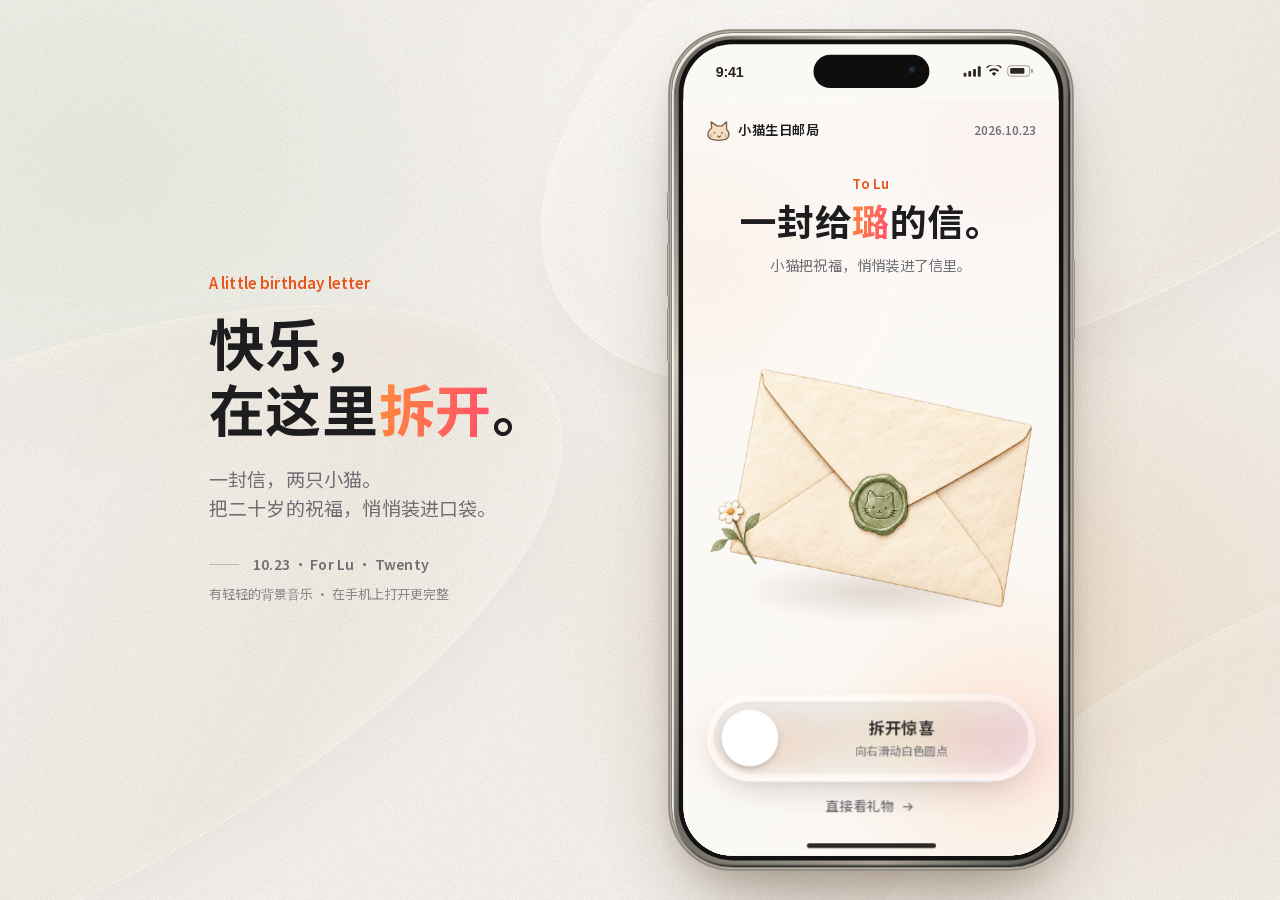
==== index.html @ cbc578dd "滑块圆钮改成透明玻璃珠；进入祝福圆环的光点不再放大成一团 Co-Authored-By: Claude Opus 5.5 <noreply@anthropic.com>" ====
<!doctype html>
<html lang="zh-CN">
<head>
  <meta charset="utf-8">
  <script>if(window.top===window.self&&matchMedia('(min-width: 760px) and (hover: hover)').matches&&!/[?&]full/.test(location.search))location.replace('frame.html'+location.hash);</script>
  <meta name="viewport" content="width=device-width, initial-scale=1, viewport-fit=cover">
  <meta name="theme-color" content="#fbf9f6">
  <meta name="robots" content="noindex,nofollow">
  <meta name="description" content="滑开一封信，点亮二十岁。给璐的无声互动生日礼物。">
  <title>给璐的生日礼物</title>
  <link rel="icon" href="assets/brand.svg" type="image/svg+xml">
  <link rel="preload" href="assets/envelope.webp" as="image" fetchpriority="high">
  <style>/* 给璐的二十岁生日 */
@font-face { font-family:"Lu Serif"; src:url("assets/fonts/lu-serif.woff2") format("woff2"); font-weight:400 700; font-style:normal; font-display:swap; }
@font-face { font-family:"Lu Sans"; src:url("assets/fonts/lu-sans.woff2") format("woff2"); font-weight:400 800; font-style:normal; font-display:swap; }

:root {
  --paper:#fbf9f6; --paper-hi:#ffffff; --paper-lo:#f3efe9;
  --ink:#1d1d1f; --ink-2:#6e6e73; --ink-3:#86868b; --line:#e6e2dc;
  --persimmon:#ff6a2b; --persimmon-deep:#e8551a; --sage:#7fa275; --sage-deep:#4f7a46; --gold:#f5d38f;
  --g1:#ff8a3d; --g2:#ff4d6d;
  --serif:"Lu Serif","Songti SC","Noto Serif SC","Source Han Serif SC","STSong",serif;
  --sans:-apple-system,BlinkMacSystemFont,"SF Pro Text","PingFang SC","Lu Sans","Microsoft YaHei",sans-serif;
  --latin:var(--sans);
  --ease-out:cubic-bezier(.2,.7,.2,1);
  --grain:linear-gradient(transparent,transparent);
  color-scheme:light;
}
.grad { background:linear-gradient(100deg,var(--g1),var(--g2)); -webkit-background-clip:text; background-clip:text; -webkit-text-fill-color:transparent; color:transparent; }
* { box-sizing:border-box; }
html,body { height:100%; overflow:hidden; }
html { background:var(--paper); -webkit-text-size-adjust:100%; text-size-adjust:100%; }
body { margin:0; min-height:100vh; min-height:100dvh; color:var(--ink); font-family:var(--sans); background:var(--grain),var(--paper); -webkit-font-smoothing:antialiased; -webkit-tap-highlight-color:transparent; isolation:isolate; }
body.entry-active,body.dialog-open { overflow:hidden; }
img { height:auto; }
button { font:inherit; color:inherit; cursor:pointer; -webkit-user-select:none; user-select:none; }
button:focus-visible,[role="slider"]:focus-visible { outline:2px solid var(--persimmon); outline-offset:4px; }
svg { flex-shrink:0; }
[hidden] { display:none !important; }
.sr-only { position:absolute; width:1px; height:1px; margin:-1px; padding:0; overflow:hidden; clip-path:inset(50%); white-space:nowrap; border:0; }

/* 柔和光晕 */
.paper-light { position:fixed; inset:0; z-index:-1; overflow:hidden; pointer-events:none; background:var(--paper); }
.paper-light i { position:absolute; border-radius:50%; filter:blur(60px); opacity:.55; animation:drift 26s ease-in-out infinite alternate; }
.paper-light i:nth-child(1) { width:90%; height:42%; right:-30%; bottom:-6%; background:radial-gradient(closest-side,#ffc9a3,transparent); }
.paper-light i:nth-child(2) { width:80%; height:36%; left:-34%; top:4%; background:radial-gradient(closest-side,#ffe1cf,transparent); animation-delay:-11s; }
.paper-light i:nth-child(3) { width:70%; height:30%; right:-20%; top:-8%; background:radial-gradient(closest-side,#ffd8e0,transparent); opacity:.4; animation-delay:-19s; }
@keyframes drift { to { translate:18px -22px; scale:1.06; } }

/* 液态玻璃 */
@property --mx { syntax:'<percentage>'; inherits:false; initial-value:30%; }
@property --my { syntax:'<percentage>'; inherits:false; initial-value:-18%; }
:root { --spring:cubic-bezier(.34,1.56,.64,1); }
.glass,.primary,.control-next,.wish-word { position:relative; isolation:isolate; }
.glass { border:0;
  background:linear-gradient(160deg,rgba(255,255,255,.62),rgba(255,255,255,.22) 46%,rgba(255,255,255,.4));
  box-shadow:inset 0 0 0 .5px rgba(0,0,0,.05),inset 0 0 20px rgba(255,255,255,.45),inset 0 -6px 14px -8px rgba(255,255,255,.9),inset 0 8px 12px -10px rgba(255,255,255,1),
    0 18px 40px -18px rgba(0,0,0,.22),0 3px 8px -2px rgba(0,0,0,.06);
  -webkit-backdrop-filter:blur(18px) saturate(1.9) brightness(1.05); backdrop-filter:blur(18px) saturate(1.9) brightness(1.05); }
/* 镜面高光 */
.glass::before,.primary::before,.control-next::before { content:""; position:absolute; inset:0; z-index:-1; border-radius:inherit; pointer-events:none; transition:--mx .5s var(--ease-out),--my .5s var(--ease-out);
  background:radial-gradient(120% 70% at var(--mx) var(--my),rgba(255,255,255,.85),rgba(255,255,255,0) 58%),radial-gradient(80% 60% at calc(100% - var(--mx)) calc(100% - var(--my)),rgba(255,255,255,.32),transparent 70%); }
.glass.lit::before,.primary.lit::before,.control-next.lit::before { transition:--mx .12s linear,--my .12s linear; }
.glass.lit::before { background:radial-gradient(55% 95% at var(--mx) var(--my),rgba(255,255,255,.95),rgba(255,255,255,0) 62%),radial-gradient(80% 60% at calc(100% - var(--mx)) calc(100% - var(--my)),rgba(255,255,255,.3),transparent 70%); }
.primary.lit::before,.control-next.lit::before { background:radial-gradient(45% 110% at var(--mx) var(--my),rgba(255,255,255,.55),rgba(255,255,255,0) 65%); }
/* 渐变描边：左上亮，右下折射 */
.glass::after,.primary::after,.control-next::after,.wish-word::after { content:""; position:absolute; inset:0; border-radius:inherit; padding:1.2px; pointer-events:none;
  background:linear-gradient(140deg,rgba(255,255,255,.98),rgba(255,214,226,.55) 18%,rgba(255,255,255,.12) 40%,rgba(255,255,255,.04) 58%,rgba(186,214,255,.5) 80%,rgba(255,255,255,.92));
  -webkit-mask:linear-gradient(#000 0 0) content-box,linear-gradient(#000 0 0); -webkit-mask-composite:xor; mask:linear-gradient(#000 0 0) content-box exclude,linear-gradient(#000 0 0); }
.primary::before,.control-next::before { background:radial-gradient(110% 80% at var(--mx) var(--my),rgba(255,255,255,.55),rgba(255,255,255,0) 55%); }
.primary::after,.control-next::after { background:linear-gradient(140deg,rgba(255,255,255,.85),rgba(255,255,255,.18) 35%,rgba(255,255,255,0) 60%,rgba(255,220,200,.5)); }
.control-next.waiting::before { background:radial-gradient(120% 70% at var(--mx) var(--my),rgba(255,255,255,.85),rgba(255,255,255,0) 58%); }
.glass,.primary,.control-next,.pill,.icon-button,.control-back,.wish-word { transition:transform .5s var(--spring),box-shadow .3s,background .3s,color .3s,filter .3s; }
.glass:active,.primary:active,.control-next:active,.pill:active,.icon-button:active,.control-back:active { transform:scale(.94); filter:brightness(1.04); }
@supports not ((backdrop-filter:blur(1px)) or (-webkit-backdrop-filter:blur(1px))) {
  .glass { background:rgba(255,255,255,.95); }
}

/* 顶栏 */
.topbar { display:flex; align-items:center; justify-content:space-between; gap:12px; height:52px; flex-shrink:0; }
.brand { display:inline-flex; align-items:center; gap:8px; font:600 14px/1 var(--sans); letter-spacing:.01em; color:var(--ink); white-space:nowrap; }
.brand img { width:26px; height:26px; }
.brand.small { font-weight:500; font-size:12px; color:var(--ink-2); }
.brand.small img { width:22px; height:22px; }
.topbar-date { font:500 13px/1 var(--sans); letter-spacing:.02em; font-variant-numeric:tabular-nums; color:var(--ink-2); white-space:nowrap; }

.link-button { display:inline-flex; align-items:center; justify-content:center; gap:6px; min-height:44px; padding:0 6px; border:0; background:none; font:500 14px/1 var(--sans); letter-spacing:.04em; color:var(--ink-2); }
.link-button svg { width:17px; height:17px; fill:none; stroke:currentColor; stroke-width:1.8; stroke-linecap:round; stroke-linejoin:round; transition:translate .35s var(--ease-out); }
.link-button:hover svg { translate:3px 0; }
.link-button.quiet { font-size:13px; font-weight:500; color:var(--ink-2); }
.final-scene .link-button.quiet { color:var(--persimmon-deep); }

/* ---------- 1. 入口 ---------- */
.entrance { scrollbar-width:none; position:fixed; inset:0; z-index:30; display:flex; flex-direction:column; align-items:center; padding:max(6px,env(safe-area-inset-top)) 24px max(14px,env(safe-area-inset-bottom)); overflow-x:hidden; overflow-y:auto; }
.entrance>.topbar { width:100%; max-width:440px; }
.entrance-copy { flex-shrink:0; margin-top:clamp(6px,3vh,34px); text-align:center; }
.kicker { margin:0 0 10px; font:600 14px/1 var(--sans); letter-spacing:.02em; color:var(--persimmon-deep); }
.entrance h1 { margin:0; font:700 clamp(32px,9.8vw,40px)/1.18 var(--sans); letter-spacing:.01em; color:var(--ink); }
.entrance h1 em { font-style:normal; }
.entrance-note { margin:12px 0 0; font:400 15px/1.5 var(--sans); letter-spacing:.01em; color:var(--ink-2); }
.envelope-scene { flex:1 1 auto; display:grid; place-items:center; width:100%; min-height:140px; padding:14px 0; }
.envelope { position:relative; width:max(190px,min(88vw,350px,calc((100vh - 392px) * 1.265))); width:max(190px,min(88vw,350px,calc((100dvh - 392px) * 1.265))); aspect-ratio:1100/870; }
.envelope-shadow { position:absolute; left:8%; right:4%; bottom:-2%; height:22%; border-radius:50%; background:radial-gradient(closest-side,rgba(110,78,48,.2),transparent); filter:blur(6px); }
.env { position:absolute; inset:0; width:100%; height:100%; object-fit:contain; pointer-events:none; -webkit-user-drag:none; }
.env-open { opacity:0; }
.env-lqip { filter:blur(5px); transition:opacity .6s ease; }
.env-closed { opacity:0; transition:opacity .6s ease; }
.envelope.loaded .env-closed { opacity:1; }
.envelope.loaded .env-lqip { opacity:0; }
.env-front { clip-path:polygon(0% 45%,16% 28%,48% 59%,93% 44%,100% 100%,0% 100%); }
.envelope-card { position:absolute; width:64%; left:18%; top:20%; opacity:0; }
.envelope-extra { position:absolute; top:26%; opacity:0; pointer-events:none; box-shadow:0 10px 22px -8px rgba(80,50,30,.35); }
.extra-photo { left:16%; width:25%; aspect-ratio:.84; padding:6% 6% 16%; border-radius:4px; background:#fffdf9; }
.extra-photo img { display:block; width:100%; height:100%; object-fit:contain; border-radius:2px; background:linear-gradient(160deg,#ffe6d2,#ffd2c4); }
.extra-ticket { z-index:3; right:14%; display:flex; align-items:baseline; gap:6px; padding:8px 14px; border-radius:999px; color:#fff; font:800 22px/1 var(--sans); letter-spacing:-.03em; background:linear-gradient(100deg,var(--g1),var(--g2)); }
.extra-ticket span { font:600 11px/1 var(--sans); letter-spacing:.04em; opacity:.9; }
.entrance-actions { position:relative; display:flex; flex-direction:column; align-items:center; gap:4px; width:100%; max-width:350px; flex-shrink:0; }

.entrance-actions::before,.stage-controls::before,.extras::before { content:""; position:absolute; z-index:-1; pointer-events:none; filter:blur(22px);
  background:radial-gradient(38% 55% at 22% 50%,rgba(255,150,90,.5),transparent 72%),radial-gradient(36% 55% at 60% 40%,rgba(255,206,120,.4),transparent 72%),radial-gradient(38% 55% at 86% 55%,rgba(255,110,160,.42),transparent 72%); }
.entrance-actions::before { left:-6%; right:-6%; top:-8%; height:82%; opacity:.5; }
.stage-controls { position:relative; }
.stage-controls::before { left:-4%; right:-4%; top:-30%; bottom:-30%; opacity:.75; }
.extras { position:relative; }
.extras::before { left:6%; right:6%; top:-10%; bottom:-10%; opacity:.6; }
.experience[data-scene="2"] .stage-controls::before { opacity:.4; }

/* 橙色胶囊滑块 */
.dock { display:flex; width:100%; padding:8px; border-radius:46px; }
.dock-copy { position:absolute; top:0; bottom:0; left:72px; right:8px; display:flex; flex-direction:column; align-items:center; justify-content:center; text-align:center; pointer-events:none; opacity:calc(1 - var(--slide) * 2.2); }
.switch.returning .dock-copy { transition:opacity .45s ease; }
.switch.locked .dock-copy { left:8px; right:72px; opacity:1; }
.switch.locked .dock-title,.switch.locked .dock-hint { color:#fff; }
.dock-title { display:block; font:600 17px/1.3 var(--sans); letter-spacing:.02em; color:var(--ink); white-space:nowrap; }
.dock-hint { display:block; margin-top:4px; font:400 12px/1.5 var(--sans); letter-spacing:.02em; color:var(--ink-2); white-space:nowrap; transition:color .25s; }
.switch { --slide:0; --travel:260px; position:relative; flex:1 1 auto; min-width:0; border-radius:40px; outline:none; touch-action:pan-y; -webkit-user-select:none; user-select:none; }
.switch-track { position:relative; display:block; width:100%; height:76px; border-radius:38px; overflow:hidden;
  background:linear-gradient(180deg,rgba(120,120,128,.16),rgba(120,120,128,.08));
  box-shadow:inset 0 1px 3px rgba(0,0,0,.08),inset 0 -1px 0 rgba(255,255,255,.6); }
.switch-track::after { content:""; position:absolute; inset:0; border-radius:inherit; background:linear-gradient(180deg,rgba(255,255,255,.22),transparent 45%); pointer-events:none; }
/* 橙色随圆钮从左向右铺开，越往右越饱满 */
.switch-fill { position:absolute; left:0; top:0; bottom:0; width:calc(100% - var(--travel) * (1 - var(--slide))); border-radius:inherit; opacity:calc(var(--slide) * 1.15);
  background:linear-gradient(100deg,#ffa25e,#ff7a33 60%,#ff6a2b); box-shadow:inset 0 1px 0 rgba(255,255,255,.35); }
.switch-knob { position:absolute; left:8px; top:8px; display:grid; place-items:center; width:60px; height:60px; border-radius:50%; translate:calc(var(--travel) * var(--slide)) 0; cursor:grab; touch-action:none;
  background:#fff;
  box-shadow:0 3px 8px rgba(0,0,0,.15),0 3px 1px rgba(0,0,0,.06),0 0 0 .5px rgba(0,0,0,.04);
  transition:scale .25s var(--ease-out); }
.switch-knob svg { width:24px; height:24px; fill:none; stroke:var(--persimmon); stroke-width:2.2; stroke-linecap:round; stroke-linejoin:round; }
.knob-check { opacity:0; transition:opacity .3s; }
.switch.returning .switch-knob { transition:translate .6s var(--spring),scale .45s var(--spring),background .3s,box-shadow .3s; }
.switch.returning .switch-fill { transition:width .6s var(--spring),opacity .4s ease; }
.switch-knob { transition:scale .45s var(--spring),background .3s,box-shadow .3s,-webkit-backdrop-filter .3s,backdrop-filter .3s; }
/* 拖动时圆钮变成一颗透明玻璃珠：透出下面的橙色，只留亮边和高光 */
.switch-knob::before,.switch-knob::after { content:""; position:absolute; border-radius:50%; pointer-events:none; opacity:0; transition:opacity .3s ease; }
.switch-knob::before { inset:0; background:radial-gradient(42% 24% at 38% 16%,rgba(255,255,255,.9),rgba(255,255,255,0) 75%),radial-gradient(50% 22% at 60% 92%,rgba(255,255,255,.4),transparent 75%); }
.switch-knob::after { inset:-1px; box-shadow:inset 1.5px 1px 0 rgba(255,236,214,.9),inset -1.5px -1px 0 rgba(255,214,236,.75); }
.switch.dragging .switch-knob { cursor:grabbing; scale:1.14; background:rgba(255,255,255,.04);
  -webkit-backdrop-filter:brightness(1.1) saturate(1.1); backdrop-filter:brightness(1.1) saturate(1.1);
  box-shadow:inset 0 0 0 1.5px rgba(255,255,255,.95),inset 0 0 14px rgba(255,255,255,.3),0 0 0 .5px rgba(0,0,0,.05),0 10px 22px -6px rgba(140,50,20,.32); }
.switch.dragging .switch-knob::before,.switch.dragging .switch-knob::after { opacity:1; }
.switch.ready .switch-track { box-shadow:0 12px 28px -6px rgba(255,90,60,.5); }
.switch.locked .knob-check { opacity:1; }
.switch.locked .switch-knob { cursor:default; }
.switch:focus-visible .switch-track { outline:2px solid var(--ink); outline-offset:4px; }

/* 入场 */
.entrance:not(.opening) .entrance-copy,.entrance:not(.opening) .envelope,.entrance:not(.opening) .entrance-actions { animation:rise 1.1s var(--ease-out) both; }
.entrance:not(.opening) .envelope { animation-delay:.12s; }
.entrance:not(.opening) .entrance-actions { animation-delay:.26s; }
@keyframes rise { from { opacity:0; translate:0 12px; } }

/* ---------- 2. 明信片页 ---------- */
.gift { display:flex; flex-direction:column; height:100vh; height:100dvh; overflow-x:hidden; overflow-y:auto; scrollbar-width:none; padding:max(6px,env(safe-area-inset-top)) 22px max(18px,env(safe-area-inset-bottom)); }
.gift::-webkit-scrollbar,.entrance::-webkit-scrollbar,.letter-body::-webkit-scrollbar { display:none; }
.gift>.topbar,.gift-main { width:100%; max-width:440px; margin:0 auto; }
.gift-main { flex:1 1 auto; min-height:0; display:flex; flex-direction:column; }
.greeting { flex:1 1 auto; min-height:0; display:flex; flex-direction:column; }
.greeting>* { flex-shrink:0; }
.top-link { min-height:36px; padding:0; }
.topbar-actions { display:inline-flex; align-items:center; gap:12px; }
/* 背景音乐按钮：跳动的音浪 */
.music-toggle { display:grid; place-items:center; width:36px; height:36px; padding:0; border-radius:50%; color:var(--persimmon-deep); }
.stage-head .music-toggle { width:42px; height:42px; }
.eq { display:flex; align-items:center; gap:2px; height:14px; }
.eq i { display:block; width:2.5px; height:100%; border-radius:2px; background:currentColor; transform-origin:50% 100%; transform:scaleY(.3); transition:transform .3s; }
.music-toggle.playing .eq i { animation:eqBounce 1.1s ease-in-out infinite; }
.music-toggle.playing .eq i:nth-child(2) { animation-delay:-.4s; animation-duration:.9s; }
.music-toggle.playing .eq i:nth-child(3) { animation-delay:-.7s; animation-duration:1.3s; }
.music-toggle.playing .eq i:nth-child(4) { animation-delay:-.2s; animation-duration:1s; }
.music-toggle[aria-pressed="false"] { color:var(--ink-3); }
.music-toggle[aria-pressed="false"] .eq { position:relative; }
.music-toggle[aria-pressed="false"] .eq::after { content:""; position:absolute; left:-3px; right:-3px; top:50%; height:1.5px; background:currentColor; rotate:-35deg; border-radius:1px; }
@keyframes eqBounce { 0%,100% { transform:scaleY(.3); } 50% { transform:scaleY(1); } }
.greeting { text-align:center; }
.dateline { display:flex; align-items:center; justify-content:center; gap:12px; margin:8px 0 0; font:500 11px/1 var(--sans); letter-spacing:.3em; color:var(--ink-2); }
.dateline::before,.dateline::after { content:""; width:20px; height:1px; background:currentColor; opacity:.35; }
#giftTitle { margin:clamp(6px,1.4vh,14px) 0 0; font:600 clamp(17px,2.4vh,20px)/1.2 var(--sans); letter-spacing:.01em; }
#giftTitle:focus { outline:none; }
#giftTitle .name { display:block; color:var(--ink); font-weight:600; opacity:.82; }
#giftTitle .wish { display:block; margin-top:6px; font-size:clamp(32px,min(11vw,5.4vh),46px); font-weight:700; line-height:1.1; letter-spacing:.01em; color:var(--ink); }
#giftTitle b,.final-title b { font:800 1.08em/1 var(--sans); letter-spacing:-.03em; padding-right:.08em; }
.motto { margin:8px 0 0; font:400 15px/1.5 var(--sans); letter-spacing:.01em; color:var(--ink-2); }
.greeting>.postcard-wrap { position:relative; flex:1 1 0; min-height:100px; width:100%; margin:clamp(6px,1.6vh,18px) 0 0; display:grid; place-items:center; container-type:size; }
.postcard-wrap.travelling { z-index:40; pointer-events:none; }
.postcard { position:relative; width:min(100%,300px); width:min(94cqw,calc(88cqh * 1.538),380px); aspect-ratio:1500/975; rotate:-3deg; }
.card-paper { display:block; width:100%; height:100%; object-fit:contain; filter:drop-shadow(0 24px 28px rgba(80,50,30,.16)) drop-shadow(0 3px 5px rgba(80,50,30,.08)); -webkit-user-drag:none; }

.cat,.final-cat { position:absolute; z-index:2; padding:0; border:0; border-radius:42%; background:none; transform-origin:50% 88%; animation:breathe 4.6s ease-in-out infinite; }
.cat.orange,.final-orange { width:32%; left:24%; bottom:15%; aspect-ratio:640/704; }
.cat.white,.final-white { width:30%; left:53%; bottom:15%; aspect-ratio:640/705; animation-delay:-1.7s; }
.cat img,.final-cat img { position:absolute; inset:0; width:100%; height:100%; object-fit:contain; pointer-events:none; -webkit-user-drag:none; }
.eyes-open { animation:eyesOpen 6.7s step-end infinite; }
.eyes-closed { opacity:0; animation:eyesClosed 6.7s step-end infinite; }
.white img,.final-white img { animation-delay:-2.3s; }
.pet { animation:petWiggle .9s ease-in-out; }
.pet .eyes-open { animation:none; opacity:0; }
.pet .eyes-closed { animation:none; opacity:1; }
.cat::after,.final-cat::after { content:""; position:absolute; left:41%; top:-6%; width:20%; aspect-ratio:1; opacity:0; pointer-events:none; background:url("data:image/svg+xml,%3Csvg xmlns='http://www.w3.org/2000/svg' viewBox='0 0 24 24'%3E%3Cpath fill='%23f0662a' d='M12 21s-7.5-4.6-9.4-9.3C1.2 8.1 3.4 4.5 7 4.5c2 0 3.5 1.1 5 3 1.5-1.9 3-3 5-3 3.6 0 5.8 3.6 4.4 7.2C19.5 16.4 12 21 12 21Z'/%3E%3C/svg%3E") center/contain no-repeat; }
.pet::after { animation:heartUp 1.1s var(--ease-out); }
.gift-box,.cake { position:absolute; z-index:3; pointer-events:none; transition:opacity .45s,translate .45s var(--ease-out),scale .45s var(--ease-out); }
.gift-box { width:26%; left:41%; bottom:11%; }
.cake { width:31%; left:38.5%; bottom:11%; opacity:0; translate:0 6px; }
[data-step="1"] .gift-box,[data-step="2"] .gift-box { opacity:0; translate:0 8px; scale:.9; }
[data-step="1"] .cake:not(.lit),[data-step="2"] .cake.lit { opacity:1; translate:0 0; }
.candle-glow { position:absolute; z-index:2; left:54%; bottom:43%; width:30%; aspect-ratio:1; translate:-50% 50%; border-radius:50%; pointer-events:none; opacity:0; transition:opacity .8s ease;
  background:radial-gradient(closest-side,rgba(255,214,130,.85),rgba(255,170,80,.35) 45%,transparent); mix-blend-mode:screen; }
[data-step="2"] .candle-glow { opacity:1; animation:candleFlicker 2.2s ease-in-out infinite; }
@keyframes candleFlicker { 0%,100% { scale:1; opacity:.9; } 30% { scale:1.08; opacity:1; } 55% { scale:.95; opacity:.8; } 80% { scale:1.04; opacity:.95; } }
@keyframes breathe { 50% { transform:translateY(-3px) rotate(.5deg) scale(1.008); } }
@keyframes petWiggle { 20% { transform:translateY(-6px) rotate(-4deg); } 50% { transform:translateY(-4px) rotate(3deg); } 75% { transform:translateY(-2px) rotate(-2deg); } }
@keyframes eyesOpen { 0%,42%,47%,100% { opacity:1; } 43%,46% { opacity:0; } }
@keyframes eyesClosed { 0%,42%,47%,100% { opacity:0; } 43%,46% { opacity:1; } }
@keyframes heartUp { 0% { opacity:0; translate:0 8px; scale:.4; } 25% { opacity:1; scale:1; } 100% { opacity:0; translate:0 -26px; scale:.9; } }
.pet-hint { min-height:20px; margin:clamp(4px,1.2vh,12px) 0 0; font:400 13px/1.5 var(--sans); letter-spacing:.01em; color:var(--ink-3); }

.step-panel { flex-shrink:0; margin-top:clamp(8px,1.8vh,18px); text-align:center; }
.stepper { display:flex; justify-content:center; align-items:center; gap:10px; margin:0; padding:0; list-style:none; }
.stepper li { display:flex; align-items:center; gap:6px; font:500 12px/1 var(--sans); letter-spacing:.01em; color:var(--ink-3); white-space:nowrap; transition:color .4s; }
.stepper li+li::before { content:""; width:14px; height:1px; margin-right:4px; background:var(--line); }
.stepper i { width:6px; height:6px; border-radius:50%; background:#d2d2d7; transition:background .4s,box-shadow .4s; }
.stepper li.current { color:var(--ink); }
.stepper li.current i { background:var(--persimmon); box-shadow:0 0 0 3px rgba(240,102,42,.16); }
.stepper li.done { color:var(--sage-deep); }
.stepper li.done i { background:var(--sage); }
.step-text { margin-top:clamp(8px,1.6vh,16px); }
.step-text h2 { margin:0; font:700 22px/1.35 var(--sans); letter-spacing:.01em; }
.step-text p { margin:6px auto 0; max-width:300px; font:400 14px/1.55 var(--sans); letter-spacing:.01em; color:var(--ink-2); }
.primary { display:inline-flex; align-items:center; justify-content:center; gap:10px; min-height:52px; margin-top:clamp(10px,1.6vh,16px); padding:0 22px 0 28px; border:0; border-radius:26px;
  background:linear-gradient(100deg,var(--g1),#ff6a2b 55%,var(--g2)); color:#fff; font:600 16px/1 var(--sans); letter-spacing:.02em;
  box-shadow:inset 0 1px 0 rgba(255,255,255,.3),0 14px 28px -12px rgba(255,80,60,.6); transition:transform .2s var(--ease-out),box-shadow .2s; }
.primary svg { width:18px; height:18px; fill:none; stroke:currentColor; stroke-width:1.8; stroke-linecap:round; stroke-linejoin:round; transition:translate .35s var(--ease-out); }
.primary:hover svg { translate:3px 0; }
.extras { flex-shrink:0; display:flex; justify-content:center; gap:10px; margin-top:clamp(10px,2vh,20px); padding-bottom:4px; }
.pill { display:inline-flex; align-items:center; gap:8px; min-height:44px; padding:0 18px 0 14px; border-radius:22px; font:500 14px/1 var(--sans); letter-spacing:.01em; color:var(--ink); transition:transform .2s var(--ease-out); }
.pill svg { width:18px; height:18px; fill:none; stroke:var(--persimmon-deep); stroke-width:1.6; stroke-linecap:round; stroke-linejoin:round; }
.pill svg .fill { fill:rgba(240,102,42,.16); }
.pill svg .dot { fill:var(--persimmon); stroke:none; }
.reopen { margin:6px 0 0; text-align:center; }

/* ---------- 3. 舞台 ---------- */
.experience { position:fixed; inset:0; width:100%; height:100%; max-width:none; max-height:none; margin:0; padding:0; border:0; overflow:hidden; background:var(--paper); color:var(--ink); }
.experience[open] { display:block; }
@keyframes stageIn { from { opacity:0; transform:scale(.965); } }
.letter[open] .letter-sheet { animation:sheetUp .65s cubic-bezier(.2,.9,.25,1.04); }
.letter::before,.letter::after { content:""; position:absolute; inset:10px 8px -6px; z-index:-1; border-radius:28px; background:#f6efe4; box-shadow:0 18px 40px -20px rgba(0,0,0,.35); rotate:-2deg; }
.letter::after { inset:16px 14px -12px; background:#efe6d8; rotate:2.4deg; }
.letter[open]::before,.letter[open]::after { animation:sheetUp .75s cubic-bezier(.2,.9,.25,1.04) .06s both; }
.letter[open]::backdrop { animation:fadeIn .4s ease; }
@keyframes sheetUp { from { opacity:0; transform:translateY(56px) scale(.97); } }
@keyframes fadeIn { from { opacity:0; } }
.experience::backdrop { background:transparent; }
.stage-bg { position:absolute; inset:0; }
.stage-bg i { position:absolute; inset:0; opacity:0; z-index:0; transition:opacity .9s ease; }
.stage-bg i.was { opacity:1; transition:none; }
.bg-joy { background:radial-gradient(90% 50% at 100% 100%,rgba(255,150,90,.2),transparent 65%),radial-gradient(70% 40% at 0% 0%,rgba(255,220,200,.35),transparent 65%),var(--paper); }
.bg-wish { background:radial-gradient(80% 45% at 50% 60%,rgba(255,255,255,.95),transparent 70%),radial-gradient(90% 50% at 0% 100%,rgba(255,140,110,.2),transparent 65%),radial-gradient(70% 40% at 100% 0%,rgba(255,190,150,.28),transparent 65%),#f7f2ec; }
.bg-night { background:radial-gradient(70% 38% at 50% 44%,rgba(255,170,90,.13),transparent 70%),radial-gradient(90% 40% at 50% 110%,rgba(255,90,110,.12),transparent 70%),#000; }
.bg-dawn { background:radial-gradient(100% 45% at 50% 0%,rgba(255,190,150,.5),transparent 72%),radial-gradient(70% 35% at 100% 70%,rgba(255,180,200,.22),transparent 70%),var(--paper); }
.experience[data-scene="0"] .bg-joy,.experience[data-scene="1"] .bg-wish,.experience[data-scene="2"] .bg-night,.experience[data-scene="3"] .bg-dawn { opacity:1; z-index:1; }
.stage-morph { position:absolute; inset:0; z-index:6; pointer-events:none; opacity:0; background:linear-gradient(100deg,var(--g1),#ff6a2b 55%,var(--g2)); }
.stage-morph-label { position:fixed; display:grid; place-items:center; padding-right:18px; color:#fff; font:600 16px/1 var(--sans); letter-spacing:.02em; }
.core-wave { position:absolute; inset:24%; z-index:1; border-radius:50%; pointer-events:none; border:2px solid rgba(255,138,61,.55); box-shadow:0 0 24px rgba(255,120,80,.45),inset 0 0 18px rgba(255,180,140,.4); }
.stage-token { position:fixed; z-index:8; left:0; top:0; width:28px; height:28px; margin:-14px 0 0 -14px; border-radius:50%; pointer-events:none; }
.depth-canvas { position:absolute; inset:0; z-index:5; width:100%; height:100%; pointer-events:none; }
.stage { position:relative; z-index:1; display:flex; flex-direction:column; width:100%; max-width:480px; height:100%; margin:0 auto; padding:max(4px,env(safe-area-inset-top)) 0 max(12px,env(safe-area-inset-bottom)); transition:color .5s .35s; }
.stage-head { display:flex; align-items:center; justify-content:space-between; height:58px; padding:0 16px 0 24px; flex-shrink:0; }
.icon-button { display:grid; place-items:center; width:42px; height:42px; padding:0; border-radius:50%; color:inherit; transition:transform .2s var(--ease-out); }
.icon-button svg { width:18px; height:18px; fill:none; stroke:currentColor; stroke-width:1.7; stroke-linecap:round; }
.stage-scroll { flex:1; min-height:0; display:flex; flex-direction:column; padding:0 24px; overflow:hidden; overscroll-behavior:contain; scrollbar-width:none; }
.stage-scroll::-webkit-scrollbar { display:none; }
.stage-heading { flex-shrink:0; padding-top:4px; }
.stage-chapter { margin:0; font:600 14px/1.4 var(--sans); letter-spacing:.02em; color:var(--persimmon-deep); }
.stage-display { margin:2px 0 0 -3px; padding-bottom:.06em; font:700 clamp(52px,16vw,64px)/1.04 var(--sans); letter-spacing:-.04em; background:linear-gradient(100deg,var(--g1),var(--g2)); -webkit-background-clip:text; background-clip:text; -webkit-text-fill-color:transparent; color:transparent; }
.stage-display span { color:inherit; }
#stageTitle { margin:4px 0 0; font:700 24px/1.3 var(--sans); letter-spacing:.01em; }
#stageTitle:focus { outline:none; }
.stage-instruction { margin:6px 0 0; max-width:330px; font:400 15px/1.5 var(--sans); letter-spacing:.01em; color:var(--ink-2); }
.scene { position:relative; flex:1 1 auto; display:flex; flex-direction:column; min-height:0; }
.stage-status { flex-shrink:0; min-height:19px; margin:8px 24px 10px; text-align:center; font:400 13px/1.5 var(--sans); letter-spacing:.01em; color:var(--ink-3); }
.stage-controls { display:flex; align-items:center; gap:14px; margin:0 18px; flex-shrink:0; }
.stage-controls button { border:0; }
.control-back { display:grid; place-items:center; width:52px; height:52px; flex-shrink:0; border-radius:50%; color:inherit; transition:transform .2s var(--ease-out); }
.control-back svg,.control-next svg { width:19px; height:19px; fill:none; stroke:currentColor; stroke-width:1.8; stroke-linecap:round; stroke-linejoin:round; }
.stage-position { flex:1; display:flex; flex-direction:column; gap:7px; min-width:0; }
.stage-progress { font:600 13px/1 var(--sans); letter-spacing:.04em; color:var(--ink-2); font-variant-numeric:tabular-nums; }
.stage-dots { display:flex; gap:4px; }
.stage-dots i { width:14px; height:3px; border-radius:2px; background:currentColor; opacity:.16; transition:opacity .4s,background .4s,width .4s; }
.stage-dots i.done { opacity:.5; }
.stage-dots i.current { width:22px; background:var(--persimmon); opacity:1; }
.control-next { display:flex; align-items:center; gap:10px; height:52px; padding:0 22px 0 26px; border-radius:26px; white-space:nowrap;
  background:linear-gradient(100deg,var(--g1),#ff6a2b 55%,var(--g2)); color:#fff; font:600 15px/1 var(--sans); letter-spacing:.02em;
  box-shadow:inset 0 1px 0 rgba(255,255,255,.3),0 12px 24px -10px rgba(255,80,60,.6); transition:background .3s,color .3s,box-shadow .3s,transform .2s var(--ease-out); }
.control-next.waiting { background:rgba(255,255,255,.6); color:var(--persimmon-deep); box-shadow:inset 0 0 0 1px rgba(240,102,42,.3),inset 0 1px 0 rgba(255,255,255,.9),0 10px 24px -14px rgba(98,68,40,.3); -webkit-backdrop-filter:blur(12px); backdrop-filter:blur(12px); padding:0 22px; }
.control-next.waiting svg { display:none; }

/* 夜里的第三段 */
.experience[data-scene="2"] .stage { color:#f5f5f7; --ink:#f5f5f7; --ink-2:rgba(245,245,247,.72); --ink-3:rgba(245,245,247,.5); --persimmon-deep:#ffa06b; --g1:#ffe2a8; --g2:#ff9a5a; }
.experience[data-scene="2"] .brand.small { color:rgba(245,245,247,.7); }
.experience[data-scene="2"] .glass { background:linear-gradient(160deg,rgba(255,255,255,.16),rgba(255,255,255,.04) 50%,rgba(255,255,255,.08)); box-shadow:inset 0 0 18px rgba(255,255,255,.06),0 18px 40px -16px rgba(0,0,0,.7); }
.experience[data-scene="2"] .glass::after { background:linear-gradient(140deg,rgba(255,255,255,.55),rgba(255,255,255,.08) 35%,rgba(255,255,255,.02) 60%,rgba(255,255,255,.3)); }
.experience[data-scene="2"] .glass::before { background:radial-gradient(120% 70% at 30% -18%,rgba(255,255,255,.22),transparent 58%); }
.experience[data-scene="2"] .control-next.waiting { background:rgba(255,190,120,.08); color:#ffc08f; box-shadow:inset 0 0 0 1px rgba(255,190,120,.3); }
@supports not ((backdrop-filter:blur(1px)) or (-webkit-backdrop-filter:blur(1px))) {
  .experience[data-scene="2"] .glass { background:rgba(36,36,38,.96); }
}

/* 第一段：好心情曲线 */
.joy-value { display:flex; align-items:baseline; margin-top:10px; font:800 clamp(60px,19vw,80px)/1 var(--sans); letter-spacing:-.05em; color:var(--ink); font-variant-numeric:tabular-nums; }
.joy-value .percent { margin-left:6px; font-size:.42em; letter-spacing:0; background:linear-gradient(100deg,var(--g1),var(--g2)); -webkit-background-clip:text; background-clip:text; -webkit-text-fill-color:transparent; }
.joy-graph { position:relative; flex:1 1 auto; min-height:90px; max-height:250px; margin:14px 0 26px; touch-action:pan-y; }
.joy-graph svg { position:absolute; inset:0; width:100%; height:100%; overflow:visible; }
.joy-graph path { vector-effect:non-scaling-stroke; fill:none; }
.graph-grid { stroke:rgba(0,0,0,.05); stroke-width:1; }
.graph-axis { stroke:rgba(0,0,0,.18); stroke-width:1; }
.graph-guide { stroke:rgba(240,102,42,.45); stroke-width:1; stroke-dasharray:3 6; }
.joy-ghost { stroke:rgba(0,0,0,.16); stroke-width:1.5; stroke-dasharray:2 6; stroke-linecap:round; }
.joy-area { fill:url(#joyFill) !important; stroke:none; }
.joy-curve { stroke:var(--persimmon); stroke-width:3.2; stroke-linecap:round; stroke-linejoin:round; }
.graph-target { position:absolute; left:7%; top:calc(60 / 210 * 100% - 20px); font:600 12px/1 var(--sans); color:var(--persimmon-deep); }
.graph-label { position:absolute; bottom:-22px; font:500 12px/1 var(--sans); letter-spacing:.01em; color:var(--ink-3); }
.graph-label.start { left:6%; }
.graph-label.end { right:4%; }
.joy-dot { position:absolute; left:7.35%; top:83.3%; display:grid; place-items:center; width:56px; height:56px; padding:0; border:0; border-radius:50%; background:none; translate:-50% -50%; cursor:grab; touch-action:none; }
.joy-dot span { position:relative; width:28px; height:28px; border-radius:50%; background:#fff; box-shadow:0 0 0 3.5px var(--persimmon),0 6px 16px rgba(255,90,40,.35); pointer-events:none; }
.joy-dot span::after { content:""; position:absolute; inset:-3.5px; border-radius:50%; border:2px solid var(--persimmon); opacity:0; }
.joy-scene.idle .joy-dot span::after { animation:ping 2.2s ease-out infinite; }
.joy-dot.grabbing { cursor:grabbing; }
.joy-dot.grabbing span { scale:1.12; }
@keyframes ping { 0% { opacity:.55; scale:1; } 70%,100% { opacity:0; scale:2.1; } }
.joy-scene.complete .joy-dot { cursor:default; }
.joy-scene.complete .joy-dot span { background:var(--persimmon); box-shadow:0 0 0 6px rgba(240,102,42,.18),0 6px 14px rgba(200,80,30,.35); }
.joy-scene .scene-note { display:none; }
.scene-note { margin:0 0 4px; text-align:center; font:400 13px/1.5 var(--sans); letter-spacing:.01em; color:var(--ink-3); }

/* 第二段：祝福圆环 */
.wish-orbit { --orbit:300px; position:absolute; left:50%; top:50%; width:var(--orbit); height:var(--orbit); translate:-50% -50%; touch-action:none; cursor:grab; }
.orbit-ring { position:absolute; inset:10%; border-radius:50%; border:1px solid rgba(0,0,0,.07); }
.orbit-dial { position:absolute; inset:0; width:100%; height:100%; overflow:visible; pointer-events:none; }
.orbit-dial g { transform-box:view-box; transform-origin:50% 50%; }
.dial-ticks path { fill:none; stroke:rgba(29,29,31,.22); stroke-width:.7; stroke-linecap:round; }
.dial-text text { font:600 7px var(--sans); letter-spacing:.6px; fill:rgba(29,29,31,.38); }
.dial-spin { animation:dialSpin 60s linear infinite; }
@keyframes dialSpin { to { transform:rotate(-360deg); } }
.orbit-glow { position:absolute; inset:20.5%; border-radius:50%; background:conic-gradient(from 0deg,#ff8a3d,#ff4d6d,#ffb3c6,#ffd27a,#ffb15e,#ff8a3d); filter:blur(16px); opacity:.62; animation:glowSpin 9s linear infinite; pointer-events:none; }
@keyframes glowSpin { to { rotate:360deg; } }
.orbit-notch { position:absolute; left:50%; top:-7px; width:8px; height:8px; margin-left:-4px; border-radius:50%; background:linear-gradient(135deg,var(--g1),var(--g2)); box-shadow:0 0 0 4px rgba(255,106,43,.14),0 0 12px rgba(255,90,60,.6); pointer-events:none; }
.wish-orbit.dragging .dial-spin,.wish-orbit.spinning .dial-spin { animation-play-state:paused; }
.orbit-ring::before { content:""; position:absolute; inset:16%; z-index:1; border-radius:50%; background:radial-gradient(circle at 34% 24%,rgba(255,255,255,.98),rgba(255,255,255,.7) 55%,rgba(255,255,255,.5)); -webkit-backdrop-filter:blur(14px) saturate(1.6); backdrop-filter:blur(14px) saturate(1.6); box-shadow:inset 0 0 0 1px rgba(255,255,255,.9),inset 0 -10px 22px -12px rgba(255,170,140,.5),0 24px 50px -22px rgba(255,90,60,.45); }
.orbit-ring::after { display:none; content:""; position:absolute; top:-4px; left:calc(50% - 4px); width:8px; height:8px; border-radius:50%; background:var(--persimmon); box-shadow:0 0 0 4px rgba(240,102,42,.16); }
.orbit-core { position:absolute; inset:0; z-index:2; display:flex; flex-direction:column; align-items:center; justify-content:center; pointer-events:none; text-align:center; }
.orbit-core b { font:800 76px/1 var(--sans); letter-spacing:-.05em; padding-right:.05em; background:linear-gradient(100deg,var(--g1),var(--g2)); -webkit-background-clip:text; background-clip:text; -webkit-text-fill-color:transparent; }
.orbit-core small { margin-top:10px; font:600 13px/1 var(--sans); letter-spacing:.04em; color:var(--ink-2); }
.wish-word { position:absolute; left:50%; top:50%; min-width:66px; height:42px; padding:0 14px; white-space:nowrap; translate:-50% -50%; border:1px solid rgba(255,255,255,.85); border-radius:21px; touch-action:none;
  background:linear-gradient(160deg,rgba(255,255,255,.85),rgba(255,255,255,.5)); -webkit-backdrop-filter:blur(16px) saturate(1.8); backdrop-filter:blur(16px) saturate(1.8); color:var(--ink); font:600 16px/1 var(--sans); letter-spacing:.02em;
  box-shadow:0 8px 20px -8px rgba(0,0,0,.18),0 1px 2px rgba(0,0,0,.06); transition:background .25s,color .25s,box-shadow .25s,scale .25s; }
.wish-word:active { scale:.94; }
.wish-word:hover,.wish-word:focus-visible { background:linear-gradient(100deg,var(--g1),var(--g2)); color:#fff; border-color:rgba(255,255,255,.4); box-shadow:0 10px 20px -6px rgba(232,90,28,.5); scale:1.05; }
.wish-orbit.dragging { cursor:grabbing; }
.wish-orbit.dragging .wish-word { transition:none; }
.wish-reveal { position:absolute; inset:0; display:flex; flex-direction:column; align-items:center; justify-content:center; text-align:center; }
.wish-art { position:relative; width:min(100%,300px,var(--art,300px)); aspect-ratio:1.2; }
.sun { position:absolute; left:50%; top:2%; width:72%; aspect-ratio:1; translate:-50% 0; border-radius:50%; background:linear-gradient(150deg,#ffb15e,#ff6a2b 50%,#ff4d6d); box-shadow:0 30px 60px -20px rgba(255,90,60,.55); }
.sun::after { content:""; position:absolute; inset:-9%; border-radius:50%; border:1px solid rgba(255,106,43,.2); }
.wish-art img { position:absolute; object-fit:contain; }
.wish-orange { width:43%; left:4%; bottom:16%; rotate:-5deg; }
.wish-white { width:39%; right:5%; bottom:16%; rotate:5deg; }
.wish-cake { width:38%; left:31%; bottom:0; }
.wish-reveal h3 { margin:10px 0 0; font:700 24px/1.3 var(--sans); letter-spacing:.01em; }
.wish-reveal p { margin:6px 0 0; font:400 15px/1.5 var(--sans); letter-spacing:.01em; color:var(--ink-2); }
.wish-word { display:inline-flex; align-items:center; justify-content:center; gap:5px; z-index:3; }
.wish-word svg { width:16px; height:16px; fill:none; stroke:var(--persimmon); stroke-width:1.8; stroke-linecap:round; stroke-linejoin:round; transition:stroke .25s; }
.wish-word:hover svg,.wish-word:focus-visible svg,.wish-word.chosen svg { stroke:#fff; }
.wish-word.active { scale:1.07; box-shadow:0 0 0 1.5px rgba(255,106,43,.45),0 10px 24px -8px rgba(255,90,60,.35); }
.wish-word.chosen { background:linear-gradient(100deg,var(--g1),var(--g2)); color:#fff; border-color:rgba(255,255,255,.4); box-shadow:0 10px 24px -6px rgba(232,90,28,.55); z-index:2; }
.dot-reveal { position:absolute; inset:0; z-index:4; pointer-events:none; }
.dot-reveal i { position:absolute; left:0; top:0; border-radius:50%; }
.dot-reveal .shock { border:2px solid rgba(255,120,80,.7); box-shadow:0 0 18px rgba(255,120,90,.45),inset 0 0 12px rgba(255,170,120,.4); background:none; }
.wish-tag { display:inline-flex; align-items:center; height:32px; margin-top:12px; padding:0 16px; border-radius:16px; color:#fff; font:600 14px/1 var(--sans); letter-spacing:.04em;
  background:linear-gradient(100deg,var(--g1),var(--g2)); box-shadow:inset 0 1px 0 rgba(255,255,255,.35),0 10px 22px -10px rgba(255,80,60,.6); }
.wish-tag::before { content:"你的祝福"; margin-right:8px; padding-right:8px; border-right:1px solid rgba(255,255,255,.45); font-weight:500; opacity:.88; }
.wish-reveal { z-index:1; }

/* 第三段：点亮二十岁 */
.stars-scene { min-height:0; touch-action:none; }
#starCanvas { position:absolute; inset:0; width:100%; height:100%; pointer-events:none; }
.star-field { position:absolute; inset:0 0 104px; pointer-events:none; }
.main-star { position:absolute; display:grid; place-items:center; width:58px; height:58px; padding:0; border:0; border-radius:50%; translate:-50% -50%; pointer-events:auto; color:#f6dba0; background:radial-gradient(circle,rgba(255,226,160,.16),transparent 68%); transition:width .6s,height .6s; }
.main-star svg { width:22px; height:22px; fill:currentColor; filter:drop-shadow(0 0 6px rgba(255,210,130,.7)); transition:scale .6s cubic-bezier(.3,1.5,.5,1),color .6s,filter .6s; }
.main-star::after { content:""; position:absolute; inset:9px; border-radius:50%; border:1px solid rgba(246,219,160,.55); animation:starPulse 2.4s ease-out infinite; }
.main-star[aria-pressed="true"] { cursor:default; color:#fff4d4; }
.main-star[aria-pressed="true"] svg { scale:1.45; filter:drop-shadow(0 0 10px rgba(255,214,140,.95)) drop-shadow(0 0 22px rgba(255,180,90,.5)); }
.main-star[aria-pressed="true"]::after { animation:starBurst .9s ease-out forwards; }
@keyframes starPulse { 0% { opacity:.8; scale:.7; } 80%,100% { opacity:0; scale:1.5; } }
@keyframes starBurst { 0% { opacity:.9; scale:.6; } 100% { opacity:0; scale:2.6; } }
.star-one { left:14%; top:20%; }
.star-two { left:52%; top:7%; }
.star-three { left:87%; top:24%; }
.stars-scene.formed .main-star svg { scale:.9; }
.star-fallback { position:absolute; left:0; right:0; top:22%; text-align:center; font:800 150px/1 var(--sans); letter-spacing:-.05em; color:var(--gold); text-shadow:0 0 30px rgba(255,200,120,.45); }
.star-copy { position:absolute; left:0; right:0; bottom:4px; text-align:center; }
.star-count { margin:0; font:600 14px/1.5 var(--sans); letter-spacing:.01em; color:var(--gold); }
.star-blessing { margin:8px 0 0; font:500 17px/1.6 var(--sans); letter-spacing:.01em; color:rgba(245,245,247,.86); visibility:hidden; }
.stars-scene.formed .star-blessing { visibility:visible; }

/* 第四段：最后的小猫贺卡 */
.final-scene { align-items:center; text-align:center; perspective:900px; }
.final-stage { flex:1 1 0; min-height:90px; display:grid; place-items:center; width:100%; margin:clamp(4px,1.4vh,14px) 0; container-type:size; }
.final-card { position:relative; width:min(100%,300px); width:min(94cqw,calc(90cqh * 1.538),360px); aspect-ratio:1500/975; transform-style:preserve-3d; transform:rotate(-3deg) rotateX(var(--rx,0deg)) rotateY(var(--ry,0deg)); transition:transform .7s var(--spring); animation:cardFloat 7s ease-in-out infinite; touch-action:none; }
.final-card.tilting { transition:transform .12s linear; }
.final-paper { position:absolute; inset:0; width:100%; height:100%; object-fit:contain; filter:drop-shadow(0 28px 32px rgba(120,70,40,.2)) drop-shadow(0 3px 6px rgba(120,70,40,.1)); pointer-events:none; }
.final-scene.awaiting .final-cat::before { content:""; position:absolute; left:16%; right:16%; bottom:2%; height:22%; border-radius:50%; border:2px solid rgba(240,102,42,.55); pointer-events:none; animation:tapHint 2.4s ease-out infinite; }
.final-scene.awaiting .final-white::before { animation-delay:1.2s; }
@keyframes tapHint { 0% { opacity:.9; scale:.6; } 70%,100% { opacity:0; scale:1.5; } }
.final-cake { position:absolute; z-index:3; width:31%; left:38.5%; bottom:11%; pointer-events:none; translate:0 0 26px; }
.final-cat { translate:0 0 18px; }
.final-holo,.final-glare { position:absolute; inset:0; pointer-events:none; -webkit-mask:url(assets/postcard.webp) center/100% 100% no-repeat; mask:url(assets/postcard.webp) center/100% 100% no-repeat; }
.final-holo { z-index:1; mix-blend-mode:overlay; opacity:.22; background:linear-gradient(115deg,transparent 22%,rgba(255,120,170,.65) 36%,rgba(255,226,120,.6) 44%,rgba(120,220,255,.6) 52%,rgba(190,140,255,.55) 60%,transparent 74%) var(--hx,0%) var(--hy,50%)/260% 260% no-repeat; animation:holoSweep 7s ease-in-out infinite; transition:opacity .4s; }
.final-glare { z-index:4; translate:0 0 30px; mix-blend-mode:soft-light; opacity:0; background:radial-gradient(circle at var(--gx,50%) var(--gy,30%),rgba(255,255,255,.95),rgba(255,255,255,0) 48%); transition:opacity .4s; }
.final-card.tilting .final-holo { animation:none; opacity:.85; }
.final-card.tilting .final-glare { opacity:.9; }
@keyframes holoSweep { 0%,100% { background-position:0% 40%; } 50% { background-position:100% 60%; } }
@keyframes cardFloat { 50% { translate:0 -5px; } }
.final-cat-message { min-height:20px; margin:4px 0 0; font:400 13px/1.5 var(--sans); letter-spacing:.01em; color:var(--ink-2); }
.final-title { margin:10px 0 0; font:700 26px/1.3 var(--sans); letter-spacing:.01em; }
.final-blessing { margin:6px 0 0; font:400 15px/1.6 var(--sans); letter-spacing:.01em; color:var(--ink-2); }
.final-scene .link-button { margin-top:6px; }

/* ---------- 4. 信 ---------- */
.letter { width:min(calc(100% - 24px),520px); height:auto; max-width:none; max-height:min(calc(100% - 28px),780px); margin:auto; padding:0; border:0; border-radius:28px; background:transparent; color:var(--ink); overflow:visible; }
.letter[open] { display:flex; flex-direction:column; }
.letter::backdrop { background:rgba(0,0,0,.28); -webkit-backdrop-filter:blur(10px) saturate(1.2); backdrop-filter:blur(10px) saturate(1.2); }
.letter-sheet { display:flex; flex-direction:column; flex:0 1 auto; min-height:0; width:100%; border-radius:28px; overflow:hidden; border:1px solid rgba(255,255,255,.85);
  background:linear-gradient(180deg,#fffefb,#fbf7f1); box-shadow:0 40px 90px -24px rgba(0,0,0,.4),0 4px 14px rgba(0,0,0,.08); }
.letter-head { display:flex; align-items:center; justify-content:space-between; gap:12px; padding:14px 14px 12px 26px; border-bottom:1px solid var(--line); flex-shrink:0; }
.letter-head h2 { margin:0; font:600 15px/1.5 var(--sans); letter-spacing:.02em; color:var(--ink-2); }
.letter-body { position:relative; min-height:0; overflow-y:auto; overscroll-behavior:contain; scrollbar-width:none; padding:clamp(16px,3vh,28px) 26px clamp(18px,3vh,30px); font:400 clamp(12.5px,2vh,16px)/1.85 var(--serif); letter-spacing:.03em; color:var(--ink); scrollbar-width:thin; scrollbar-color:#d8c7b0 transparent; }
.letter-body:focus-visible { outline:2px solid var(--sage); outline-offset:-6px; }
.letter-body p { margin:0 0 .75em; }
.letter-body .salutation { font-size:1.35em; font-weight:600; margin-bottom:.5em; }
.letter-body .signature { margin:1.4em 0 0; text-align:right; font-size:.88em; line-height:1.8; color:var(--ink-2); }
.postmark { position:absolute; top:clamp(8px,2vh,16px); right:14px; width:clamp(78px,12vh,104px); rotate:-9deg; opacity:.8; pointer-events:none; }
.postmark circle,.postmark .wave { fill:none; stroke:var(--persimmon); stroke-width:2; }
.postmark .thin { stroke-width:.8; }
.postmark text { fill:var(--persimmon); font:600 12px/1 Georgia,serif; text-anchor:middle; letter-spacing:.5px; }

/* 提示、礼花 */
.toast { position:fixed; z-index:60; left:50%; bottom:max(96px,calc(env(safe-area-inset-bottom) + 84px)); translate:-50% 14px; max-width:calc(100% - 40px); padding:12px 22px; border-radius:24px; font:500 14px/1.5 var(--sans); letter-spacing:.04em; color:var(--ink); text-align:center; opacity:0; pointer-events:none; transition:opacity .3s,translate .4s var(--ease-out); }
.toast.show { opacity:1; translate:-50% 0; }
.confetti-layer { position:fixed; inset:0; z-index:0; width:100%; height:100%; pointer-events:none; }
.gift { position:relative; z-index:1; }
.gift.flying { z-index:35; }
.confetti-old { position:absolute; top:-24px; width:8px; height:13px; border-radius:2px; animation:fall var(--d) cubic-bezier(.3,.4,.5,1) forwards; }
.confetti.round { width:9px; height:9px; border-radius:50%; }
@keyframes fall { to { transform:translate3d(var(--x),110vh,0) rotate(var(--r)); opacity:.15; } }

/* 文字缓慢浮现 */
.copy-arrive { animation:copyArrive 1.1s cubic-bezier(.2,.65,.3,1) var(--copy-delay,0ms) both; }
.copy-arrive.copy-lines { animation:none; }
.copy-line { display:block; }
.copy-arrive .copy-line { animation:copyArrive 1.1s cubic-bezier(.2,.65,.3,1) calc(var(--copy-delay,0ms) + var(--line-index,0) * 200ms) both; }
@keyframes copyArrive { from { opacity:0; translate:0 8px; } to { opacity:1; translate:0 0; } }

/* 暂停：页面隐藏、离开舞台、读信 */
body.is-hidden *,body.is-hidden *::before,body.is-hidden *::after,
.experience.paused *,.experience.paused *::before,.experience.paused *::after,
body.dialog-open .gift *,body.dialog-open .gift *::before,body.dialog-open .gift *::after,
body.dialog-open .paper-light i { animation-play-state:paused !important; }

/* 小屏 */
@media (max-height:700px) {
  .entrance-copy { margin-top:2px; }
  .kicker { margin-bottom:8px; font-size:13px; }
  .entrance h1 { font-size:30px; }
  .entrance-note { margin-top:8px; }
  .envelope { width:max(180px,min(88vw,350px,calc((100vh - 360px) * 1.265))); width:max(180px,min(88vw,350px,calc((100dvh - 360px) * 1.265))); }
  .switch-track { height:70px; }
  .switch-knob { width:54px; height:54px; }
  .stage-head { height:50px; }
  .stage-display { font-size:46px; }
  #stageTitle { font-size:20px; margin-top:2px; }
  .stage-instruction { font-size:13px; margin-top:4px; }
  .joy-value { font-size:54px; margin-top:6px; }
  .stage-chapter { font-size:13px; }
  .joy-graph { margin-top:10px; }
  .star-field { bottom:92px; }
  .final-title { font-size:22px; margin-top:6px; }
  .final-blessing { font-size:13px; margin-top:4px; }
  .stage-status { margin-block:6px 8px; }
}
@media (max-width:350px) {
  .entrance,.gift { padding-inline:18px; }
  .dock-title { font-size:17px; }
  .stage-scroll { padding-inline:20px; }
  .extras { gap:8px; }
  .pill { padding:0 14px 0 12px; font-size:12px; }
}

@media (prefers-reduced-motion:reduce) {
  *,*::before,*::after { animation:none !important; transition:none !important; scroll-behavior:auto !important; }
  .eyes-open { opacity:1; }
  .eyes-closed { opacity:0; }
  .pet .eyes-open { opacity:0; }
  .pet .eyes-closed { opacity:1; }
}

/* iPhone 外框预览：画面铺到底，横条浮在上面 */
.in-frame .entrance { padding-bottom:30px; }
.in-frame .gift { padding-bottom:30px; }
.in-frame .stage { padding-bottom:28px; }
.in-frame .letter { max-height:min(calc(100% - 52px),780px); margin-bottom:34px; }
.in-frame .toast { bottom:110px; }
</style>
</head>
<body class="entry-active">
  <div class="paper-light" aria-hidden="true"><i></i><i></i><i></i></div>

  <!-- 1. 滑动拆信 -->
  <section id="entrance" class="entrance" aria-labelledby="entranceTitle">
    <header class="topbar">
      <span class="brand"><img src="assets/brand.svg" alt="" width="26" height="26">小猫生日邮局</span>
      <time class="topbar-date" datetime="2026-10-23">2026.10.23</time>
    </header>
    <div class="entrance-copy">
      <p class="kicker"><span>To Lu</span></p>
      <h1 id="entranceTitle">一封给<em class="grad">璐</em>的信。</h1>
      <p class="entrance-note">小猫把祝福，悄悄装进了信里。</p>
    </div>
    <div class="envelope-scene" aria-hidden="true">
      <div class="envelope">
        <div class="envelope-shadow"></div>
        <img class="env env-open" src="assets/envelope-open.webp" alt="" width="1100" height="869">
        <div class="envelope-extra extra-photo"><img src="assets/orange.webp" alt="" width="640" height="704"></div>
        <div class="envelope-extra extra-ticket"><b>20</b><span>10.23</span></div>
        <div id="envelopeCard" class="envelope-card"></div>
        <img class="env env-open env-front" src="assets/envelope-open.webp" alt="" width="1100" height="869">
        <img class="env env-lqip" src="[data-uri]" alt="" width="28" height="22">
        <img class="env env-closed" src="assets/envelope.webp" alt="" width="960" height="759" fetchpriority="high">
      </div>
    </div>
    <div class="entrance-actions">
      <div class="dock glass">
        <div id="slider" class="switch" role="slider" tabindex="0" aria-label="向右滑，拆开惊喜" aria-describedby="slideHint" aria-valuemin="0" aria-valuemax="100" aria-valuenow="0" aria-valuetext="尚未拆开，向右滑动；键盘可按 End 完成">
          <span class="switch-track" aria-hidden="true">
            <span class="switch-fill"></span>
            <span class="dock-copy"><span id="slideTitle" class="dock-title">拆开惊喜</span><span id="slideHint" class="dock-hint">向右滑动白色圆点</span></span>
            <span class="switch-knob"><svg viewBox="0 0 24 24" aria-hidden="true"><path class="knob-check" d="m6 12.5 4 4 8-9"/></svg></span>
          </span>
        </div>
      </div>
      <button id="skipEntrance" class="link-button" type="button">直接看礼物<svg viewBox="0 0 24 24" aria-hidden="true"><path d="M5 12h13m-5-5 5 5-5 5"/></svg></button>
      <p id="entranceStatus" class="sr-only" role="status"></p>
    </div>
  </section>

  <!-- 2. 小猫生日明信片 -->
  <div id="gift" class="gift" hidden inert>
    <header class="topbar">
      <span class="brand"><img src="assets/brand.svg" alt="" width="26" height="26">小猫生日邮局</span>
      <span class="topbar-actions"><button id="reopenEntrance" class="link-button quiet top-link" type="button">重新拆一次信</button><button class="music-toggle glass" type="button" aria-pressed="true" aria-label="背景音乐：开"><span class="eq" aria-hidden="true"><i></i><i></i><i></i><i></i></span></button></span>
    </header>
    <main class="gift-main">
      <section class="greeting" aria-labelledby="giftTitle">
        <h1 id="giftTitle" tabindex="-1"><span class="name">璐，</span><span class="wish"><b class="grad">20</b> 岁快乐。</span></h1>
        <p class="motto">小猫认真上班，你负责快乐。</p>
        <div class="postcard-wrap" id="postcardWrap">
          <div id="postcard" class="postcard" data-step="0">
            <img class="card-paper" src="assets/postcard.webp" alt="写着 Happy Birthday 的纸质明信片，邮戳日期为 2026 年 10 月 23 日" width="1500" height="975" fetchpriority="high">
            <button class="cat orange" type="button" aria-label="摸摸橘色小猫">
              <img class="eyes-open" src="assets/orange.webp" alt="" width="640" height="704" draggable="false">
              <img class="eyes-closed" src="assets/orange-blink.webp" alt="" width="640" height="704" draggable="false">
            </button>
            <button class="cat white" type="button" aria-label="摸摸白色小猫">
              <img class="eyes-open" src="assets/white.webp" alt="" width="640" height="705" draggable="false">
              <img class="eyes-closed" src="assets/white-blink.webp" alt="" width="640" height="705" draggable="false">
            </button>
            <img class="gift-box" src="assets/gift.webp" alt="" width="560" height="560">
            <img class="cake" src="assets/cake.webp" alt="" width="640" height="480">
            <span class="candle-glow" aria-hidden="true"></span>
            <img class="cake lit" src="assets/cake-lit.webp" alt="" width="640" height="480">
          </div>
        </div>
        <p class="pet-hint" id="petHint" aria-live="polite">摸摸小猫，它们会很开心。</p>
      </section>

      <section class="step-panel" aria-label="生日惊喜步骤">
        <ol class="stepper" aria-label="生日惊喜进度">
          <li class="current" aria-current="step"><i></i><span>收下祝福</span></li>
          <li><i></i><span>点亮蜡烛</span></li>
          <li><i></i><span>互动惊喜</span></li>
        </ol>
        <div class="step-text" aria-live="polite" aria-atomic="true">
          <h2 id="stepTitle">生日快递，待签收。</h2>
          <p id="stepDescription" hidden></p>
        </div>
        <button id="nextButton" class="primary" type="button"><span id="nextLabel">先收下小猫的祝福</span><svg viewBox="0 0 24 24" aria-hidden="true"><path d="M5 12h13m-5-5 5 5-5 5"/></svg></button>
      </section>

      <div class="extras">
        <button id="confettiButton" class="pill glass" type="button"><svg viewBox="0 0 24 24" aria-hidden="true"><path class="fill" d="M4 20.5 8.2 8.8l7 7z"/><path d="M12.5 4.5v1.8M18.6 5.4l-1.3 1.3M19.5 11.5h-1.8M14.5 8.5c1-1.6 2.6-2.2 4-1.7"/><circle class="dot" cx="16.8" cy="3.6" r="1"/><circle class="dot" cx="20.6" cy="8.6" r="1"/></svg>放一筒礼花</button>
        <button id="letterButton" class="pill glass" type="button"><svg viewBox="0 0 24 24" aria-hidden="true"><rect x="3.5" y="6" width="17" height="12.5" rx="2"/><path d="m4.5 7.5 7.5 6 7.5-6"/></svg>还有一封小信</button>
      </div>
    </main>
  </div>

  <!-- 3. 四段全屏互动舞台 -->
  <dialog id="experience" class="experience" aria-labelledby="stageTitle" data-scene="0">
    <div class="stage-morph" aria-hidden="true"></div>
    <div class="stage-bg" aria-hidden="true"><i class="bg-joy"></i><i class="bg-wish"></i><i class="bg-night"></i><i class="bg-dawn"></i></div>
    <canvas id="depthCanvas" class="depth-canvas" aria-hidden="true" hidden></canvas>
    <div class="stage">
      <div class="stage-head">
        <span class="brand small"><img src="assets/brand.svg" alt="" width="22" height="22">给璐的生日惊喜</span>
        <span class="topbar-actions"><button class="music-toggle glass" type="button" aria-pressed="true" aria-label="背景音乐：开"><span class="eq" aria-hidden="true"><i></i><i></i><i></i><i></i></span></button><button id="closeExperience" class="icon-button glass" type="button" aria-label="退出，回到明信片"><svg viewBox="0 0 24 24" aria-hidden="true"><path d="m7 7 10 10M17 7 7 17"/></svg></button></span>
      </div>
      <div class="stage-scroll">
        <div class="stage-heading">
          <p id="stageChapter" class="stage-chapter">第一份 · 好心情</p>
          <p id="stageDisplay" class="stage-display" aria-hidden="true">Joy<span>.</span></p>
          <h2 id="stageTitle" tabindex="-1">今天，快乐多一点。</h2>
          <p id="stageInstruction" class="stage-instruction">把橙色圆点，慢慢拖到曲线的另一端。</p>
        </div>

        <section id="joyScene" class="scene joy-scene" aria-label="好心情曲线">
          <div class="joy-value" aria-hidden="true"><span id="joyValue">+0</span><span class="percent">%</span></div>
          <div class="joy-graph" id="joyGraph">
            <svg viewBox="0 0 340 210" preserveAspectRatio="none" aria-hidden="true">
              <defs><linearGradient id="joyFill" x1="0" y1="0" x2="0" y2="1"><stop offset="0" stop-color="#f26a2e" stop-opacity=".26"/><stop offset="1" stop-color="#f26a2e" stop-opacity="0"/></linearGradient></defs>
              <path class="graph-grid" d="M20 40H325M20 75H325M20 110H325M20 145H325M81 12V190M142 12V190M203 12V190M264 12V190"/>
              <path class="graph-axis" d="M20 190H325"/>
              <path class="graph-guide" d="M20 60H325"/>
              <path id="joyGhost" class="joy-ghost" d="M25 175"/>
              <path id="joyArea" class="joy-area" d="M25 175"/>
              <path id="joyCurve" class="joy-curve" d="M25 175"/>
            </svg>
            <span class="graph-target" aria-hidden="true">+20%</span>
            <button id="joyDot" class="joy-dot" type="button" role="slider" aria-label="增加好心情，向右拖动橙色圆点" aria-valuemin="0" aria-valuemax="100" aria-valuenow="0"><span></span></button>
            <span class="graph-label start" aria-hidden="true">今天</span><span class="graph-label end" aria-hidden="true">更开心一点</span>
          </div>
          <p class="scene-note" id="joyCaption">一点点积攒，也会有很多快乐。</p>
        </section>

        <section id="wishScene" class="scene wish-scene" aria-label="转动祝福环并选择祝福" hidden>
          <div class="wish-orbit" id="wishOrbit" aria-label="可拖动的祝福圆环">
<svg class="orbit-dial" viewBox="0 0 200 200" aria-hidden="true">
              <defs><path id="wishTextRing" d="M100 33a67 67 0 1 1 0 134a67 67 0 1 1 0-134"/></defs>
              <g class="dial-ticks"><path d="M100.00 9.50L100.00 3.00M108.11 7.35L108.45 3.37M116.15 8.41L116.84 4.47M124.07 10.17L125.11 6.31M131.81 12.61L133.18 8.85M139.30 15.71L140.99 12.09M145.25 21.62L148.50 16.00M153.34 23.82L155.64 20.54M159.78 28.76L162.35 25.69M165.76 34.24L168.59 31.41M171.24 40.22L174.31 37.65M176.18 46.66L179.46 44.36M178.38 54.75L184.00 51.50M184.29 60.70L187.91 59.01M187.39 68.19L191.15 66.82M189.83 75.93L193.69 74.89M191.59 83.85L195.53 83.16M192.65 91.89L196.63 91.55M190.50 100.00L197.00 100.00M192.65 108.11L196.63 108.45M191.59 116.15L195.53 116.84M189.83 124.07L193.69 125.11M187.39 131.81L191.15 133.18M184.29 139.30L187.91 140.99M178.38 145.25L184.00 148.50M176.18 153.34L179.46 155.64M171.24 159.78L174.31 162.35M165.76 165.76L168.59 168.59M159.78 171.24L162.35 174.31M153.34 176.18L155.64 179.46M145.25 178.38L148.50 184.00M139.30 184.29L140.99 187.91M131.81 187.39L133.18 191.15M124.07 189.83L125.11 193.69M116.15 191.59L116.84 195.53M108.11 192.65L108.45 196.63M100.00 190.50L100.00 197.00M91.89 192.65L91.55 196.63M83.85 191.59L83.16 195.53M75.93 189.83L74.89 193.69M68.19 187.39L66.82 191.15M60.70 184.29L59.01 187.91M54.75 178.38L51.50 184.00M46.66 176.18L44.36 179.46M40.22 171.24L37.65 174.31M34.24 165.76L31.41 168.59M28.76 159.78L25.69 162.35M23.82 153.34L20.54 155.64M21.62 145.25L16.00 148.50M15.71 139.30L12.09 140.99M12.61 131.81L8.85 133.18M10.17 124.07L6.31 125.11M8.41 116.15L4.47 116.84M7.35 108.11L3.37 108.45M9.50 100.00L3.00 100.00M7.35 91.89L3.37 91.55M8.41 83.85L4.47 83.16M10.17 75.93L6.31 74.89M12.61 68.19L8.85 66.82M15.71 60.70L12.09 59.01M21.62 54.75L16.00 51.50M23.82 46.66L20.54 44.36M28.76 40.22L25.69 37.65M34.24 34.24L31.41 31.41M40.22 28.76L37.65 25.69M46.66 23.82L44.36 20.54M54.75 21.62L51.50 16.00M60.70 15.71L59.01 12.09M68.19 12.61L66.82 8.85M75.93 10.17L74.89 6.31M83.85 8.41L83.16 4.47M91.89 7.35L91.55 3.37"/></g>
              <g class="dial-text"><g class="dial-spin"><text><textPath href="#wishTextRing" textLength="418" lengthAdjust="spacing">MAKE A WISH · 许个愿吧 · HAPPY 20TH · 生日快乐 ·</textPath></text></g></g>
            </svg>
            <span class="orbit-glow" aria-hidden="true"></span>
            <span class="orbit-notch" aria-hidden="true"></span>
            <span class="orbit-ring" aria-hidden="true"></span>
            <span class="orbit-core" aria-hidden="true"><b>20</b><small>许个愿吧</small></span>
            <button class="wish-word" type="button" data-wish="快乐">快乐</button>
            <button class="wish-word" type="button" data-wish="勇气">勇气</button>
            <button class="wish-word" type="button" data-wish="自由">自由</button>
            <button class="wish-word" type="button" data-wish="好运">好运</button>
            <button class="wish-word" type="button" data-wish="小猫">小猫</button>
            <button class="wish-word" type="button" data-wish="热爱">热爱</button>
          </div>
          <div id="wishReveal" class="wish-reveal" hidden>
            <div class="wish-art">
              <span class="sun" aria-hidden="true"></span>
              <img class="wish-orange" src="assets/orange.webp" alt="橘色小猫" width="640" height="704">
              <img class="wish-white" src="assets/white.webp" alt="白色小猫" width="640" height="705">
              <img class="wish-cake" src="assets/cake.webp" alt="生日蛋糕" width="640" height="480">
            </div>
            <span class="wish-tag" id="wishTag" aria-hidden="true"></span>
            <h3>璐，惊喜正在靠近。</h3>
            <p id="chosenWish">把喜欢的事，放进新的这一岁。</p>
          </div>
          <div class="dot-reveal" id="dotReveal" aria-hidden="true"></div>
        </section>

        <section id="starsScene" class="scene stars-scene" aria-label="点亮三颗星，汇成二十岁" hidden>
          <canvas id="starCanvas" aria-hidden="true"></canvas>
          <div class="star-field">
            <button class="main-star star-one" type="button" aria-label="点亮第一颗主星" aria-pressed="false"><svg viewBox="0 0 24 24" aria-hidden="true"><path d="M12 1.5c.6 5.6 4.9 9.9 10.5 10.5-5.6.6-9.9 4.9-10.5 10.5C11.4 16.9 7.1 12.6 1.5 12 7.1 11.4 11.4 7.1 12 1.5Z"/></svg></button>
            <button class="main-star star-two" type="button" aria-label="点亮第二颗主星" aria-pressed="false"><svg viewBox="0 0 24 24" aria-hidden="true"><path d="M12 1.5c.6 5.6 4.9 9.9 10.5 10.5-5.6.6-9.9 4.9-10.5 10.5C11.4 16.9 7.1 12.6 1.5 12 7.1 11.4 11.4 7.1 12 1.5Z"/></svg></button>
            <button class="main-star star-three" type="button" aria-label="点亮第三颗主星" aria-pressed="false"><svg viewBox="0 0 24 24" aria-hidden="true"><path d="M12 1.5c.6 5.6 4.9 9.9 10.5 10.5-5.6.6-9.9 4.9-10.5 10.5C11.4 16.9 7.1 12.6 1.5 12 7.1 11.4 11.4 7.1 12 1.5Z"/></svg></button>
          </div>
          <span class="star-fallback" id="starFallback" aria-hidden="true" hidden>20</span>
          <div class="star-copy">
            <p class="star-count" id="starCount" aria-live="polite">还有 3 颗星，等你点亮。</p>
            <p class="star-blessing" id="starBlessing">愿你有自己的节奏，<br>也有勇敢做梦的底气。</p>
          </div>
        </section>

        <section id="finalScene" class="scene final-scene" aria-label="小猫送来最后一封信" hidden>
          <div class="final-stage">
            <div class="final-card" id="finalCard">
              <img class="final-paper" src="assets/postcard.webp" alt="小猫送来的生日明信片" width="1500" height="975">
              <span class="final-holo" aria-hidden="true"></span>
              <button class="final-cat final-orange" type="button" aria-label="摸摸贺卡上的橘猫"><img class="eyes-open" src="assets/orange.webp" alt="" width="640" height="704" draggable="false"><img class="eyes-closed" src="assets/orange-blink.webp" alt="" width="640" height="704" draggable="false"></button>
              <button class="final-cat final-white" type="button" aria-label="摸摸贺卡上的白猫"><img class="eyes-open" src="assets/white.webp" alt="" width="640" height="705" draggable="false"><img class="eyes-closed" src="assets/white-blink.webp" alt="" width="640" height="705" draggable="false"></button>
              <img class="final-cake" src="assets/cake-lit.webp" alt="点亮蜡烛的生日蛋糕" width="640" height="480">
              <span class="final-glare" aria-hidden="true"></span>
            </div>
          </div>
          <p id="finalCatMessage" class="final-cat-message" aria-live="polite"></p>
          <h3 class="final-title">璐，<b class="grad">20</b> 岁生日快乐。</h3>
          <p class="final-blessing">愿你一直被温柔对待，<br>也一直勇敢地喜欢自己。</p>
          <button id="restartExperience" class="link-button quiet" type="button">重新体验</button>
        </section>
      </div>
      <p id="stageStatus" class="stage-status" role="status" aria-live="polite"></p>
      <nav class="stage-controls" aria-label="互动场景控制">
        <button id="stageBack" class="control-back glass" type="button" aria-label="返回明信片"><svg viewBox="0 0 24 24" aria-hidden="true"><path d="M19 12H6m5-5-5 5 5 5"/></svg></button>
        <div class="stage-position"><span id="stageProgress" class="stage-progress">1 / 4</span><span class="stage-dots" aria-hidden="true"><i></i><i></i><i></i><i></i></span></div>
        <button id="stageNext" class="control-next waiting" type="button" aria-disabled="true"><span id="stageNextLabel">继续</span><svg viewBox="0 0 24 24" aria-hidden="true"><path d="M5 12h13m-5-5 5 5-5 5"/></svg></button>
      </nav>
    </div>
  </dialog>

  <!-- 4. 最后一封信 -->
  <dialog id="letter" class="letter" aria-labelledby="letterTitle">
    <div class="letter-sheet">
      <div class="letter-head">
        <h2 id="letterTitle">给璐的一封小信</h2>
        <button class="icon-button glass" id="closeLetter" type="button" aria-label="关闭生日信"><svg viewBox="0 0 24 24" aria-hidden="true"><path d="m7 7 10 10M17 7 7 17"/></svg></button>
      </div>
      <div id="letterBody" class="letter-body" role="region" aria-label="生日信正文，可上下滚动阅读" tabindex="0">
        <svg class="postmark" viewBox="0 0 120 80" aria-hidden="true"><circle cx="40" cy="40" r="31"/><circle cx="40" cy="40" r="26" class="thin"/><path class="wave" d="M76 26c6-4 12 4 18 0s12-4 18 0M76 40c6-4 12 4 18 0s12-4 18 0M76 54c6-4 12 4 18 0s12-4 18 0"/><text x="40" y="37">10.23</text><text x="40" y="52">2026</text></svg>
        <p class="salutation">璐：</p>
        <p>生日快乐，20 岁快乐！</p>
        <p>让这几只小猫替我把祝福送过来，希望你打开的时候，能多一点好心情。</p>
        <p>新的一岁，愿你遇到喜欢的事，也有勇气慢慢靠近它。愿你忙的时候有收获，休息的时候没有负担；有很多值得笑出声的小事，也有被认真听见的时刻。</p>
        <p>可以走快一点，也可以慢一点。按自己喜欢的节奏过日子，就很好。</p>
        <p>很高兴能和你成为朋友。以后的日子，也一起收集更多好玩的事吧。</p>
        <p>今天就安心做寿星，蛋糕、祝福和快乐，都归你。</p>
        <p class="signature">来自一个熟悉的朋友<br>2026 年 10 月 23 日</p>
      </div>
    </div>
  </dialog>

  <div id="toast" class="toast glass" role="status" aria-live="polite"></div>
  <canvas id="confettiLayer" class="confetti-layer" aria-hidden="true"></canvas>
  <script>'use strict';
(() => {
// 放在 iPhone 外框里预览时，底部给横条留出位置
try { if (window.self !== window.top) document.documentElement.classList.add('in-frame'); } catch { document.documentElement.classList.add('in-frame'); }
const $ = id => document.getElementById(id);
const body = document.body;
const reduced = matchMedia('(prefers-reduced-motion: reduce)');
const clamp = (n, a = 0, b = 1) => Math.min(b, Math.max(a, n));
const easeInOut = t => t < .5 ? 4 * t * t * t : 1 - Math.pow(-2 * t + 2, 3) / 2;
const LATIN = '-apple-system, "SF Pro Display", "PingFang SC", "Lu Sans", "Helvetica Neue", sans-serif';

/* ---------- 动画管理：页面隐藏、离开舞台或读信时暂停 ---------- */
let pageSuspended = false;
const isAway = () => document.hidden || pageSuspended;
const live = {open: new Set(), scene: new Set()};
const canPlay = group => group === 'scene' ? stageActive() : !isAway();
function run(group, el, frames, options) {
  if (reduced.matches) return Promise.resolve(true);
  const animation = el.animate(frames, {fill: 'both', ...options});
  live[group].add(animation);
  if (!canPlay(group)) animation.pause();
  return animation.finished.then(() => true, () => false);
}
function cancelGroup(group) { for (const a of live[group]) a.cancel(); live[group].clear(); }
function makeLoop(step, allowed) {
  let raf = 0, last = 0;
  const frame = now => {
    raf = 0;
    if (!allowed()) { last = 0; return; }
    const dt = last ? Math.min(now - last, 64) : 16; last = now;
    if (step(dt, now) !== false && allowed()) raf = requestAnimationFrame(frame); else last = 0;
  };
  return {start() { if (!raf && allowed()) raf = requestAnimationFrame(frame); }, stop() { cancelAnimationFrame(raf); raf = 0; last = 0; }};
}

/* ---------- 文字慢慢浮现（约 1.1 秒，多行错开） ---------- */
function setCopy(el, text) {
  el.classList.remove('copy-lines', 'copy-arrive'); delete el.dataset.split;
  if (!text.includes('\n')) { el.textContent = text; return; }
  el.textContent = '';
  text.split('\n').forEach((line, i) => { const s = document.createElement('span'); s.className = 'copy-line'; s.style.setProperty('--line-index', i); s.textContent = line; el.appendChild(s); });
  el.dataset.split = '1'; el.classList.add('copy-lines');
}
function revealCopy(el, delay = 0) {
  if (!el) return;
  if (!el.dataset.split && el.querySelector('br')) {
    const lines = el.innerHTML.split(/<br\s*\/?>/i); el.textContent = '';
    lines.forEach((html, i) => { const s = document.createElement('span'); s.className = 'copy-line'; s.style.setProperty('--line-index', i); s.innerHTML = html; el.appendChild(s); });
    el.dataset.split = '1'; el.classList.add('copy-lines');
  }
  el.classList.remove('copy-arrive'); el.style.setProperty('--copy-delay', delay + 'ms');
  void el.offsetWidth; el.classList.add('copy-arrive');
}

/* ================= 1. 滑动拆信 ================= */
const entrance = $('entrance'), gift = $('gift'), slider = $('slider');
const track = slider.querySelector('.switch-track'), knob = slider.querySelector('.switch-knob');
const postcard = $('postcard'), postcardWrap = $('postcardWrap'), envelopeCard = $('envelopeCard');
// 信封高清图到了再替换模糊占位
{ const closed = entrance.querySelector('.env-closed'), done = () => closed.closest('.envelope').classList.add('loaded');
  if (closed.complete && closed.naturalWidth) done(); else closed.addEventListener('load', done, {once: true}); }
let slide = 0, drag = null, locked = false, travel = 0, opening = false, openGen = 0, openSize = null;

function measureSlide() { travel = Math.max(0, track.clientWidth - knob.offsetWidth - 2 * knob.offsetLeft); slider.style.setProperty('--travel', travel + 'px'); }
function setSlide(value, returning = false) {
  slide = clamp(value);
  slider.classList.toggle('returning', returning);
  slider.classList.toggle('ready', slide >= .9 && !locked);
  slider.style.setProperty('--slide', slide);
  slider.setAttribute('aria-valuenow', String(Math.round(slide * 100)));
  slider.setAttribute('aria-valuetext', locked ? '惊喜已拆开' : `已滑动 ${Math.round(slide * 100)}%，滑到最右侧拆开惊喜`);
  $('slideTitle').textContent = locked ? '惊喜已开启' : '拆开惊喜';
  $('slideHint').textContent = locked ? '小猫正在送来祝福' : slide >= .9 ? '松手，拆开惊喜' : '向右滑动白色圆点';
}
function resetSlide() { drag = null; knob.style.scale = ''; slider.classList.remove('dragging'); if (!locked) setSlide(0, true); }
function restorePostcard() { if (postcard.parentElement !== postcardWrap) postcardWrap.appendChild(postcard); postcardWrap.classList.remove('travelling'); gift.classList.remove('flying'); }

function showEntrance(focus = true) {
  ++openGen; opening = false; openSize = null; cancelGroup('open'); restorePostcard();
  locked = false; drag = null; slider.classList.remove('locked', 'dragging'); slider.removeAttribute('aria-disabled'); slider.tabIndex = 0; setSlide(0);
  entrance.hidden = false; entrance.classList.remove('opening'); entrance.removeAttribute('aria-busy'); entrance.scrollTop = 0; $('entranceStatus').textContent = '';
  gift.hidden = true; gift.inert = true; body.classList.add('entry-active');
  measureSlide(); syncActivity();
  if (focus) slider.focus({preventScroll: true});
}
function finishEntrance() {
  ++openGen; opening = false; openSize = null; locked = true; drag = null;
  cancelGroup('open'); restorePostcard();
  slider.classList.add('locked'); slider.setAttribute('aria-disabled', 'true'); slider.tabIndex = -1;
  entrance.hidden = true; entrance.classList.remove('opening'); entrance.removeAttribute('aria-busy');
  gift.hidden = false; gift.inert = false; body.classList.remove('entry-active');
  scrollTo(0, 0); $('giftTitle').focus({preventScroll: true}); syncActivity();
}
async function openGift() {
  if (opening || locked || entrance.hidden) return; // 只触发一次
  locked = true; slider.classList.add('locked'); setSlide(1, true); slider.setAttribute('aria-disabled', 'true'); slider.tabIndex = -1;
  $('entranceStatus').textContent = '信封打开了，小猫正在送来祝福。';
  startMusic();
  if (reduced.matches) { finishEntrance(); return; }
  const gen = ++openGen; opening = true; openSize = [innerWidth, innerHeight]; entrance.setAttribute('aria-busy', 'true');
  const alive = () => opening && gen === openGen;

  if (!await run('open', knob, [{scale: '1'}, {scale: '1.08 .93', offset: .35}, {scale: '1'}], {duration: 260, easing: 'cubic-bezier(.2,.8,.2,1)'}) || !alive()) return;

  envelopeCard.appendChild(postcard); entrance.classList.add('opening');
  for (const el of entrance.querySelectorAll('.entrance-copy,.entrance-actions,.entrance>.topbar')) run('open', el, [{opacity: 1, translate: '0 0'}, {opacity: 0, translate: '0 -10px'}], {duration: 460, easing: 'ease'});
  run('open', entrance.querySelector('.env-closed'), [{opacity: 1}, {opacity: 0}], {duration: 220, easing: 'ease-out'});
  for (const el of entrance.querySelectorAll('.env-open')) run('open', el, [{opacity: 0, translate: '0 0'}, {opacity: 1, translate: '0 4%'}], {duration: 240, easing: 'ease-out'});
  const [photo, ticket] = entrance.querySelectorAll('.envelope-extra');
  run('open', photo, [{opacity: 0, transform: 'translate(0,20%) rotate(0deg)'}, {opacity: 1, offset: .3}, {opacity: 1, transform: 'translate(-92%,-104%) rotate(-16deg)'}], {duration: 820, delay: 300, easing: 'cubic-bezier(.2,.8,.2,1.1)'});
  run('open', ticket, [{opacity: 0, transform: 'translate(0,40%) rotate(0deg)'}, {opacity: 1, offset: .3}, {opacity: 1, transform: 'translate(-30%,-372%) rotate(-7deg)'}], {duration: 820, delay: 420, easing: 'cubic-bezier(.2,.8,.2,1.1)'});
  const lifted = await run('open', envelopeCard, [
    {opacity: 0, transform: 'translateY(16%) rotate(5deg) scale(.82)'},
    {opacity: 1, offset: .3},
    {opacity: 1, transform: 'translateY(-54%) rotate(0deg) scale(1)'}
  ], {duration: 720, delay: 230, easing: 'cubic-bezier(.2,.7,.2,1)'});
  if (!lifted || !alive()) return;

  // 同一张明信片从信封移动到礼物页的位置
  const from = postcard.getBoundingClientRect(), fromW = postcard.offsetWidth;
  gift.hidden = false; gift.inert = true; scrollTo(0, 0);
  postcardWrap.appendChild(postcard); postcardWrap.classList.add('travelling'); gift.classList.add('flying');
  const to = postcard.getBoundingClientRect(), toW = postcard.offsetWidth;
  if (!fromW || !toW) { finishEntrance(); return; }
  const dx = from.left + from.width / 2 - (to.left + to.width / 2), dy = from.top + from.height / 2 - (to.top + to.height / 2);
  const flight = run('open', postcardWrap, [{transform: `translate(${dx}px,${dy}px) scale(${fromW / toW})`}, {transform: 'none'}], {duration: 760, easing: 'cubic-bezier(.22,.8,.2,1)'});
  [...gift.querySelectorAll('.topbar,.greeting>:not(.postcard-wrap),.step-panel,.extras,.reopen')].forEach((el, i) =>
    run('open', el, [{opacity: 0, translate: '0 10px'}, {opacity: 1, translate: '0 0'}], {duration: 800, delay: 260 + i * 60, easing: 'cubic-bezier(.2,.65,.3,1)'}));
  run('open', entrance, [{opacity: 1}, {opacity: 0}], {duration: 460, easing: 'ease'});
  if (await flight && alive()) finishEntrance();
}

knob.addEventListener('pointerdown', e => {
  if (locked || opening || !e.isPrimary || e.button !== 0) return;
  e.preventDefault(); measureSlide();
  const scale = track.getBoundingClientRect().width / track.clientWidth || 1;
  drag = {id: e.pointerId, x: e.clientX, start: slide, moved: false, px: Math.max(1, travel * scale)};
  slider.setPointerCapture(e.pointerId);
  slider.classList.remove('returning'); slider.classList.add('dragging');
});
slider.addEventListener('pointermove', e => {
  if (!drag || e.pointerId !== drag.id) return;
  const dx = e.clientX - drag.x; if (Math.abs(dx) > 4) drag.moved = true;
  setSlide(drag.start + dx / drag.px);
  if (!reduced.matches) {
    const v = drag.lastT ? (e.clientX - drag.lastX) / Math.max(8, e.timeStamp - drag.lastT) : 0;
    drag.v = (drag.v || 0) * .6 + v * .4; drag.lastX = e.clientX; drag.lastT = e.timeStamp;
    const k = Math.min(.12, Math.abs(drag.v) * .2);
    knob.style.scale = `${(1.14 + k).toFixed(3)} ${(1.14 - k * .5).toFixed(3)}`;
  }
});
slider.addEventListener('pointerup', e => {
  if (!drag || e.pointerId !== drag.id) return;
  const d = drag; drag = null; knob.style.scale = ''; slider.classList.remove('dragging');
  if (!d.moved) { setSlide(0, true); return; } // 单击不拆信
  setSlide(d.start + (e.clientX - d.x) / d.px);
  if (slide >= .9) openGift(); else setSlide(0, true);
});
slider.addEventListener('pointercancel', resetSlide);
slider.addEventListener('lostpointercapture', () => { if (drag) resetSlide(); });
slider.addEventListener('keydown', e => {
  if (locked || opening) return;
  const keys = ['ArrowRight', 'ArrowUp', 'ArrowLeft', 'ArrowDown', 'Home', 'End', 'Enter', ' '];
  if (!keys.includes(e.key)) return;
  e.preventDefault();
  if (e.key === 'End' || e.key === 'Enter' || e.key === ' ') { setSlide(1); openGift(); return; }
  setSlide(e.key === 'Home' ? 0 : slide + (['ArrowRight', 'ArrowUp'].includes(e.key) ? .1 : -.1));
  if (slide >= .999) openGift();
});
$('skipEntrance').addEventListener('click', () => { startMusic(); finishEntrance(); });
$('reopenEntrance').addEventListener('click', () => showEntrance());
addEventListener('blur', () => { if (drag) resetSlide(); });

/* ================= 2. 小猫明信片 ================= */
const steps = [
  {title: '生日快递，待签收。', desc: '', label: '先收下小猫的祝福'},
  {title: '第一份礼物，是好心情。', desc: '小猫把蛋糕送来啦。\n点亮蜡烛，许个生日愿望吧。', label: '点亮生日蜡烛'},
  {title: '蜡烛亮了，许个愿吧。', desc: '把愿望悄悄放在心里，\n还有几份惊喜，等你亲手点亮。', label: '开启生日惊喜'}
];
let step = 0, stepBusy = false, stageVisited = false, toastTimer, confettiTimer;
function pet(cat) {
  clearTimeout(cat._petTimer); cat.classList.remove('pet'); void cat.offsetWidth; cat.classList.add('pet');
  cat._petTimer = setTimeout(() => cat.classList.remove('pet'), 1300);
}
function toast(message) { clearTimeout(toastTimer); $('toast').textContent = message; $('toast').classList.add('show'); toastTimer = setTimeout(() => $('toast').classList.remove('show'), 2400); }
// 苹果风格的点阵烟花：画在页面内容后面，透过玻璃按钮能看到
const fw = {canvas: $('confettiLayer'), ctx: null, parts: [], raf: 0, last: 0, w: 0, h: 0};
try { fw.ctx = fw.canvas.getContext('2d'); } catch { fw.ctx = null; }
function fwSize() { const r = Math.min(devicePixelRatio || 1, 2); fw.w = innerWidth; fw.h = innerHeight; fw.canvas.width = Math.round(fw.w * r); fw.canvas.height = Math.round(fw.h * r); fw.ctx?.setTransform(r, 0, 0, r, 0, 0); }
const FW_PALETTES = [['#ff5d8f', '#ff9ab8'], ['#ff7a2e', '#ffc062'], ['#2fbf8f', '#8fe0c3'], ['#ffb400', '#ffd96a'], ['#ff4d6d', '#ff8a3d'], ['#8c7bff', '#c4b8ff']];
function fwBurst(x, y, size = 1) {
  if (!fw.ctx || reduced.matches) return;
  if (!fw.w) fwSize();
  const [c1, c2] = FW_PALETTES[Math.floor(Math.random() * FW_PALETTES.length)], n = Math.round(120 * size);
  for (let i = 0; i < n; i++) {
    // 球面上均匀取点，投影到平面：边缘更密，像一团立体的点阵
    const u = Math.random() * 2 - 1, a = Math.random() * Math.PI * 2, r = Math.sqrt(1 - u * u), speed = (3.4 + Math.random() * .7) * size;
    fw.parts.push({x, y, vx: Math.cos(a) * r * speed, vy: Math.sin(a) * r * speed, life: 0, max: 1300 + Math.random() * 700, s: 1.8 + Math.random() * 1.8, c: i % 3 ? c1 : c2, tw: Math.random() * 6});
  }
  if (!fw.raf) { fw.last = 0; fw.raf = requestAnimationFrame(fwFrame); }
}
function fwFrame(now) {
  fw.raf = 0;
  const dt = fw.last ? Math.min(now - fw.last, 48) : 16; fw.last = now;
  if (isAway()) { fw.raf = requestAnimationFrame(fwFrame); return; }
  const c = fw.ctx; c.clearRect(0, 0, fw.w, fw.h);
  const k = dt / 16, drag = Math.pow(.955, k);
  fw.parts = fw.parts.filter(p => (p.life += dt) < p.max);
  for (const p of fw.parts) {
    p.vx *= drag; p.vy = p.vy * drag + .018 * k; p.x += p.vx * k; p.y += p.vy * k;
    const t = p.life / p.max, fade = t < .1 ? t / .1 : 1 - Math.pow((t - .1) / .9, 1.6);
    c.globalAlpha = Math.max(0, fade) * (.75 + .25 * Math.sin(p.life * .02 + p.tw));
    c.fillStyle = p.c; c.beginPath(); c.arc(p.x, p.y, p.s * (1 - t * .35), 0, Math.PI * 2); c.fill();
  }
  c.globalAlpha = 1;
  if (fw.parts.length) fw.raf = requestAnimationFrame(fwFrame); else c.clearRect(0, 0, fw.w, fw.h);
}
function confetti(count = 10) {
  if (reduced.matches) return;
  fwSize();
  // 分几波接连绽放，铺满上半屏
  for (let i = 0; i < count; i++) setTimeout(() => fwBurst(fw.w * (.1 + Math.random() * .8), fw.h * (.06 + Math.random() * .46), .8 + Math.random() * .55), i * 190 + Math.random() * 140);
}
addEventListener('resize', () => { if (fw.parts.length) fwSize(); });
function renderStepper() {
  document.querySelectorAll('.stepper li').forEach((li, i) => {
    li.classList.toggle('current', i === step); li.classList.toggle('done', i < step);
    if (i === step) li.setAttribute('aria-current', 'step'); else li.removeAttribute('aria-current');
  });
}
document.querySelectorAll('#postcard .cat').forEach(cat => cat.addEventListener('click', () => {
  pet(cat); setCopy($('petHint'), cat.classList.contains('orange') ? '橘猫：今天的好运，全部送给璐。' : '白猫：喵，生日快乐呀！'); revealCopy($('petHint'));
}));
$('confettiButton').addEventListener('click', () => { confetti(16); toast('生日快乐，璐！'); });
$('nextButton').addEventListener('click', () => {
  if (stepBusy) return;
  if (step === 2) { openExperience(); return; }
  stepBusy = true; step++;
  const s = steps[step];
  setCopy($('stepTitle'), s.title); setCopy($('stepDescription'), s.desc); $('stepDescription').hidden = !s.desc;
  $('nextLabel').textContent = s.label; postcard.dataset.step = String(step);
  renderStepper();
  if (!reduced.matches) {
    const box = postcard.querySelector('.gift-box'), cake = postcard.querySelector(step === 1 ? '.cake:not(.lit)' : '.cake.lit'), br = box.getBoundingClientRect();
    if (step === 1) {
      box.animate([{transform: 'none', opacity: 1}, {transform: 'translateY(4%) scale(1.1,.88)', opacity: 1, offset: .25}, {transform: 'translateY(-34%) scale(.55) rotate(-8deg)', opacity: 0}], {duration: 560, easing: 'cubic-bezier(.3,0,.3,1)'});
      cake.animate([{transform: 'translateY(26%) scale(.5)', opacity: 0}, {opacity: 1, offset: .3}, {transform: 'none', opacity: 1}], {duration: 760, delay: 240, easing: 'cubic-bezier(.3,1.5,.5,1)', fill: 'backwards'});
      setTimeout(() => fwBurst(br.left + br.width / 2, br.top + br.height * .3, .45), 300);
    } else {
      cake.animate([{filter: 'brightness(1)'}, {filter: 'brightness(1.25)', offset: .3}, {filter: 'brightness(1)'}], {duration: 900, easing: 'ease-out'});
    }
  }
  confetti(step === 2 ? 14 : 9);
  revealCopy($('stepTitle')); revealCopy($('stepDescription'), 160);
  setTimeout(() => { stepBusy = false; }, 500); // 快速连点不会跳过祝福
});

/* ================= 3. 四段互动舞台 ================= */
const experience = $('experience'), letter = $('letter'), stageScroll = experience.querySelector('.stage-scroll');
const sceneIds = ['joyScene', 'wishScene', 'starsScene', 'finalScene'];
const SCENES = [
  {chapter: '第一份 · 好心情', display: 'Joy', title: '今天，快乐多一点。', ask: '把橙色圆点，慢慢拖到曲线的另一端。', done: '好心情 +20%，给新的一岁加点甜。', status: ''},
  {chapter: '第二份 · 新一岁的祝福', display: 'Wish', title: '把喜欢的，带进新一岁。', ask: '轻轻拨动圆环，再选一份喜欢的祝福。', done: '把喜欢的，放在离自己近一点的地方。', status: ''},
  {chapter: '第三份 · 点亮二十岁', display: 'Twenty', title: '一起点亮，二十岁。', ask: '点亮三颗主星，让它们变成你的二十岁。', done: '愿你把每一天，都过成喜欢的样子。', status: ''},
  {chapter: '第四份 · 小猫贺卡', display: 'For you', title: '最后一份，来自小猫。', ask: '摸摸它们，还有一封信想交给你。', done: '小猫的祝福已送达，最后一封信也准备好了。', status: ''}
];
const freshState = () => ({scene: 0, done: [false, false, false, false], joy: 0, wish: null, rotation: 0, stars: [false, false, false], pet: false});
let state = freshState(), sceneGen = 0, sceneBusy = false, letterTrigger = null;
function stageActive() { return experience.open && !letter.open && !isAway(); }

function cancelScene() {
  ++sceneGen; sceneBusy = false; joyDrag = null; orbitDrag = null; spin = 0;
  cancelGroup('scene'); spinLoop.stop(); starLoop.stop(); depthLoop.stop(); depthTime = null; $('depthCanvas').hidden = true;
  orbit.classList.remove('dragging'); joyDot.classList.remove('grabbing');
  document.querySelectorAll('.final-cat.pet').forEach(c => { clearTimeout(c._petTimer); c.classList.remove('pet'); });
}
function updateControls() {
  const i = state.scene;
  const ready = state.done[i] && !sceneBusy, next = $('stageNext');
  next.classList.toggle('waiting', !ready); next.setAttribute('aria-disabled', String(!ready));
  $('stageNextLabel').textContent = ready ? (i === 3 ? '打开最后一封信' : '继续') : sceneBusy ? '稍等一下' : ['拖到终点', '选一个祝福', '点亮三颗星', '先摸摸小猫'][i];
  $('finalScene').classList.toggle('awaiting', i === 3 && !state.pet);
  $('stageBack').setAttribute('aria-label', i === 0 ? '返回明信片' : '返回上一段');
  $('stageProgress').textContent = `${i + 1} / 4`;
  experience.querySelectorAll('.stage-dots i').forEach((dot, k) => { dot.classList.toggle('current', k === i); dot.classList.toggle('done', k !== i && state.done[k]); });
}
function finishSceneCopy(status) {
  if (status) $('stageStatus').textContent = status;
  setCopy($('stageInstruction'), SCENES[state.scene].done); revealCopy($('stageInstruction'), 80);
}
function renderScene(focus = true, dir = 0) {
  cancelScene();
  const i = state.scene, S = SCENES[i], bgs = experience.querySelectorAll('.stage-bg i'), prev = Number(experience.dataset.scene);
  clearTimeout(renderScene.bgTimer); bgs.forEach(b => b.classList.remove('was'));
  if (experience.open && prev !== i && bgs[prev]) {
    bgs[prev].classList.add('was'); renderScene.bgTimer = setTimeout(() => bgs[prev].classList.remove('was'), 1150);
    // 夜空与白天之间：新画面以圆形从光源处扩散开，避免黑白相混出灰色
    if ((prev === 2) !== (i === 2) && !reduced.matches) {
      const at = i === 3 ? '50% 46%' : i === 2 ? '50% 26%' : '50% 40%';
      bgs[i].style.transition = 'none';
      bgs[i].animate([{clipPath: `circle(0% at ${at})`}, {clipPath: `circle(150% at ${at})`}], {duration: 820, easing: 'cubic-bezier(.3,0,.15,1)'});
      requestAnimationFrame(() => { bgs[i].style.transition = ''; });
    }
  }
  experience.dataset.scene = String(i);
  sceneIds.forEach((id, k) => { $(id).hidden = k !== i; });
  $('stageChapter').textContent = S.chapter;
  const display = $('stageDisplay'), period = document.createElement('span');
  display.textContent = S.display; period.textContent = '.'; display.appendChild(period);
  setCopy($('stageTitle'), S.title); setCopy($('stageInstruction'), state.done[i] ? S.done : S.ask);
  $('stageStatus').textContent = S.status; stageScroll.scrollTop = 0;
  [enterJoy, enterWish, enterStars, enterFinal][i]();
  updateControls();
  run('scene', $(sceneIds[i]), [{opacity: 0, transform: dir ? `translateX(${dir * 36}px)` : 'translateY(16px)'}, {opacity: 1, transform: 'none'}], {duration: dir ? 640 : 900, delay: dir ? 40 : 220, easing: 'cubic-bezier(.2,.75,.25,1)'});
  if (dir) run('scene', experience.querySelector('.stage-heading'), [{opacity: 0, transform: `translateX(${dir * 28}px)`}, {opacity: 1, transform: 'none'}], {duration: 560, easing: 'cubic-bezier(.2,.75,.25,1)'});
  if (dir) revealCopy($('stageInstruction'), 120);
  else [$('stageChapter'), display, $('stageTitle'), $('stageInstruction')].forEach((el, k) => revealCopy(el, k * 130));
  syncActivity();
  if (focus) $('stageTitle').focus({preventScroll: true});
}
const morphLayer = experience.querySelector('.stage-morph');
function buttonInset() {
  const r = $('nextButton').getBoundingClientRect(), W = innerWidth, H = innerHeight;
  return r.width ? `inset(${r.top}px ${W - r.right}px ${H - r.bottom}px ${r.left}px round ${r.height / 2}px)` : null;
}
function openExperience() {
  if (experience.open) return;
  const from = reduced.matches ? null : buttonInset();
  experience.showModal(); stageVisited = true; syncDialogs(); renderScene();
  if (!from) return;
  // 按钮上的文字留在原位，随扩展淡出
  const r = $('nextButton').getBoundingClientRect(), label = document.createElement('span');
  label.className = 'stage-morph-label'; label.textContent = $('nextLabel').textContent;
  Object.assign(label.style, {left: r.left + 'px', top: r.top + 'px', width: r.width + 'px', height: r.height + 'px'});
  morphLayer.replaceChildren(label);
  label.animate([{opacity: 1, transform: 'none'}, {opacity: 0, transform: 'scale(1.06)'}], {duration: 260, easing: 'ease-out', fill: 'forwards'});
  experience.animate([{clipPath: from}, {clipPath: 'inset(0px 0px 0px 0px round 0px)'}], {duration: 620, easing: 'cubic-bezier(.45,0,.15,1)'});
  morphLayer.animate([{opacity: 1}, {opacity: 1, offset: .62}, {opacity: 0}], {duration: 900, easing: 'ease-out'});
}
let closingStage = false;
function closeExperience() {
  if (!experience.open || closingStage) return;
  const to = reduced.matches ? null : buttonInset();
  if (!to) { experience.close(); return; }
  closingStage = true;
  morphLayer.replaceChildren();
  morphLayer.animate([{opacity: 0}, {opacity: 1, offset: .3}, {opacity: 1}], {duration: 640, easing: 'ease-out', fill: 'forwards'});
  const a = experience.animate([{clipPath: 'inset(0px 0px 0px 0px round 0px)'}, {clipPath: 'inset(0px 0px 0px 0px round 0px)', offset: .3}, {clipPath: to}], {duration: 640, easing: 'cubic-bezier(.45,0,.15,1)'});
  a.finished.catch(() => {}).then(() => { closingStage = false; experience.close(); morphLayer.getAnimations().forEach(x => x.cancel()); });
}
experience.addEventListener('close', () => {
  cancelScene(); syncDialogs();
  if (stageVisited && step === 2) $('nextLabel').textContent = '继续生日惊喜';
  $('nextButton').focus({preventScroll: true});
});
experience.addEventListener('cancel', e => { e.preventDefault(); closeExperience(); });
$('closeExperience').addEventListener('click', closeExperience);
$('stageBack').addEventListener('click', () => { if (state.scene === 0) closeExperience(); else { state.scene--; renderScene(true, -1); } });
function nudgeScene() {
  const i = state.scene, wiggle = [{transform: 'none'}, {transform: 'translateY(-6px) rotate(-4deg)', offset: .3}, {transform: 'translateY(-2px) rotate(3deg)', offset: .65}, {transform: 'none'}];
  const tips = ['把橙色圆点拖到最右边就好啦。', '转一转圆环，点一个喜欢的词。', '还有星星没点亮哦。', '轻点贺卡上的橘猫或白猫。'];
  $('stageStatus').textContent = tips[i]; revealCopy($('stageStatus'));
  if (i === 0) run('scene', joyDot.firstElementChild, [{scale: '1'}, {scale: '1.35'}, {scale: '1'}], {duration: 600, easing: 'cubic-bezier(.3,1.5,.5,1)'});
  if (i === 1 && !state.wish) run('scene', orbit, [{rotate: '0deg'}, {rotate: '10deg', offset: .35}, {rotate: '-6deg', offset: .7}, {rotate: '0deg'}], {duration: 800, easing: 'ease-in-out'});
  if (i === 2) starButtons.filter((_, k) => !state.stars[k]).forEach(b => run('scene', b.firstElementChild, [{scale: '1'}, {scale: '1.6'}, {scale: '1'}], {duration: 700, easing: 'cubic-bezier(.3,1.5,.5,1)'}));
  if (i === 3) document.querySelectorAll('.final-cat').forEach((cat, k) => run('scene', cat, wiggle, {duration: 800, delay: k * 120, easing: 'ease-in-out'}));
}
function centerOf(el) { const r = el.getBoundingClientRect(); return {x: r.left + r.width / 2, y: r.top + r.height / 2, w: r.width}; }
function flyToken(from, toEl, look, landScale) {
  if (reduced.matches || !from || !toEl) return;
  requestAnimationFrame(() => {
    const to = centerOf(toEl); if (!to.w) return;
    const dot = document.createElement('i'); dot.className = 'stage-token'; Object.assign(dot.style, look); experience.appendChild(dot);
    const dx = to.x - from.x, dy = to.y - from.y, s0 = Math.min(2.2, Math.max(.6, from.w / 28)), s1 = landScale ?? .5;
    dot.animate([
      {transform: `translate(${from.x}px,${from.y}px) scale(${s0})`, opacity: 1},
      {transform: `translate(${from.x + dx * .5 - dy * .18}px,${from.y + dy * .5 - Math.abs(dx) * .25 - 40}px) scale(${(s0 + s1) / 2 * .8})`, opacity: 1, offset: .5},
      {transform: `translate(${to.x}px,${to.y}px) scale(${s1})`, opacity: .2}
    ], {duration: s1 < 1 ? 700 : 820, easing: 'cubic-bezier(.45,0,.2,1)'}).finished.catch(() => {}).then(() => {
      dot.remove();
      if (toEl === orbit.querySelector('.orbit-core b')) bloomCore();
      toEl.animate([{transform: 'scale(1)'}, {transform: 'scale(1.08)', offset: .35}, {transform: 'scale(1)'}], {duration: 520, easing: 'cubic-bezier(.3,1.5,.5,1)'});
    });
  });
}
// 光点落进"20"：中心泛起一圈光，光晕亮一下
function bloomCore() {
  const wave = document.createElement('i'); wave.className = 'core-wave'; orbit.appendChild(wave);
  wave.animate([{opacity: .9, scale: '.92'}, {opacity: 0, scale: '1.9'}], {duration: 900, easing: 'cubic-bezier(.2,.7,.3,1)'}).finished.catch(() => {}).then(() => wave.remove());
  orbit.querySelector('.orbit-glow').animate([{opacity: .62}, {opacity: 1, offset: .25}, {opacity: .62}], {duration: 1000, easing: 'ease-out'});
}
// 进入祝福圆环：表盘轻轻放大，六个词依次浮出
function enterOrbit() {
  if (reduced.matches) return;
  run('scene', orbit.querySelector('.orbit-ring'), [{opacity: 0, scale: '.86'}, {opacity: 1, scale: '1'}], {duration: 700, delay: 80, easing: 'cubic-bezier(.2,.8,.25,1)', fill: 'backwards'});
  run('scene', orbit.querySelector('.orbit-dial'), [{opacity: 0, scale: '.94'}, {opacity: 1, scale: '1'}], {duration: 800, delay: 60, easing: 'cubic-bezier(.2,.8,.25,1)', fill: 'backwards'});
  words.forEach((w, k) => run('scene', w, [{opacity: 0, scale: '.6'}, {opacity: 1, scale: '1'}], {duration: 520, delay: 260 + k * 60, easing: 'cubic-bezier(.34,1.56,.64,1)', fill: 'backwards'}));
}
const TOKEN_LOOKS = [
  {background: 'radial-gradient(circle at 35% 30%,#ffb27a,#ff6a2b 60%,#ff4d6d)', boxShadow: '0 0 24px rgba(255,106,43,.6)'},
  {background: 'radial-gradient(circle,#fff6d8,#ffd27a 45%,#ff9a5a)', boxShadow: '0 0 30px rgba(255,210,122,.9)'},
  {background: 'radial-gradient(circle,#fffaf0,#ffe2a8 40%,rgba(255,180,90,.2) 75%,transparent)', boxShadow: '0 0 40px rgba(255,214,140,.9)'}
];
$('stageNext').addEventListener('click', () => {
  const i = state.scene; if (sceneBusy) return;
  if (!state.done[i]) { nudgeScene(); return; }
  if (i < 3) {
    const source = [joyDot.firstElementChild, $('wishReveal').querySelector('.sun'), starCanvas][i];
    const from = source && !source.closest('[hidden]') ? centerOf(source) : null;
    if (i === 2 && from) from.w = 60;
    state.scene++; renderScene(true, 1); if (state.scene === 2) beginDepth(); if (state.scene === 1) enterOrbit();
    const target = [null, orbit.querySelector('.orbit-core b'), starButtons[1], finalCard][state.scene];
    flyToken(from, target, TOKEN_LOOKS[i], [.35, .7, 9][i]);
  }
  else showLetter($('stageNext'));
});

/* --- 第一段：好心情曲线 --- */
const joyDot = $('joyDot'), joyGraph = $('joyGraph');
let joyDrag = null;
function spring(t) { const w = 8.65, z = .52, wd = w * Math.sqrt(1 - z * z); return t <= 0 ? 0 : 1 - Math.exp(-z * w * t) * (Math.cos(wd * t) + z * w / wd * Math.sin(wd * t)); }
const graphPoint = p => [25 + 290 * p, 175 - 115 * spring(p * 1.7)];
const pathOf = points => points.map((v, i) => (i ? 'L' : 'M') + v[0].toFixed(2) + ' ' + v[1].toFixed(2)).join('');
function curvePoints(p) { const n = Math.max(1, Math.ceil(p * 140)), pts = []; for (let k = 0; k <= n; k++) pts.push(graphPoint(p * k / n)); return pts; }
$('joyGhost').setAttribute('d', pathOf(curvePoints(1)));
function renderJoy() {
  const p = state.joy, pts = curvePoints(p), line = pathOf(pts), end = pts[pts.length - 1];
  $('joyCurve').setAttribute('d', line);
  $('joyArea').setAttribute('d', p > .005 ? `${line}L${end[0].toFixed(2)} 190L25 190Z` : '');
  const [x, y] = graphPoint(p);
  joyDot.style.left = (x / 340 * 100) + '%'; joyDot.style.top = (y / 210 * 100) + '%';
  const value = Math.round(p * 20);
  $('joyValue').textContent = '+' + value;
  joyDot.setAttribute('aria-valuenow', String(Math.round(p * 100))); joyDot.setAttribute('aria-valuetext', `好心情增加 ${value}%`);
}
function setJoy(value) { state.joy = clamp(value); renderJoy(); }
function enterJoy() {
  renderJoy();
  $('joyScene').classList.toggle('complete', state.done[0]);
  $('joyScene').classList.toggle('idle', state.joy === 0 && !state.done[0]);
  revealCopy($('joyCaption'), 520);
  if (state.done[0]) $('stageStatus').textContent = '好心情 +20%，已签收。';
  else if (state.joy >= 1) completeJoy();
}
async function completeJoy() {
  if (sceneBusy || state.done[0] || state.scene !== 0 || !experience.open) return;
  const gen = sceneGen; sceneBusy = true; updateControls();
  const ok = await run('scene', joyDot.firstElementChild, [{scale: '1'}, {scale: '1.4', offset: .38}, {scale: '.94', offset: .7}, {scale: '1'}], {duration: 650, easing: 'cubic-bezier(.22,1,.36,1)'});
  if (!ok || gen !== sceneGen) return;
  state.done[0] = true; sceneBusy = false; $('joyScene').classList.add('complete');
  finishSceneCopy('好心情 +20%，已签收。'); updateControls();
}
joyDot.addEventListener('pointerdown', e => {
  if (sceneBusy || state.done[0] || e.button !== 0 || !e.isPrimary) return;
  e.preventDefault(); joyDrag = {id: e.pointerId}; joyDot.setPointerCapture(e.pointerId);
  joyDot.classList.add('grabbing'); $('joyScene').classList.remove('idle');
});
function moveJoy(e) { const r = joyGraph.getBoundingClientRect(); setJoy(((e.clientX - r.left) / r.width * 340 - 25) / 290); }
joyDot.addEventListener('pointermove', e => { if (joyDrag && e.pointerId === joyDrag.id) moveJoy(e); });
joyDot.addEventListener('pointerup', e => {
  if (!joyDrag || e.pointerId !== joyDrag.id) return;
  moveJoy(e); joyDrag = null; joyDot.classList.remove('grabbing');
  if (state.joy >= .98) { setJoy(1); completeJoy(); }
});
const endJoyDrag = () => { joyDrag = null; joyDot.classList.remove('grabbing'); };
joyDot.addEventListener('pointercancel', endJoyDrag); joyDot.addEventListener('lostpointercapture', endJoyDrag);
joyDot.addEventListener('keydown', e => {
  if (sceneBusy || state.done[0] || !['ArrowRight', 'ArrowUp', 'ArrowLeft', 'ArrowDown', 'Home', 'End'].includes(e.key)) return;
  e.preventDefault(); $('joyScene').classList.remove('idle');
  setJoy(e.key === 'End' ? 1 : e.key === 'Home' ? 0 : state.joy + (['ArrowRight', 'ArrowUp'].includes(e.key) ? .1 : -.1));
  if (state.joy >= .999) { setJoy(1); completeJoy(); }
});

/* --- 第二段：祝福圆环 --- */
const orbit = $('wishOrbit'), words = [...orbit.querySelectorAll('.wish-word')], ring = orbit.querySelector('.orbit-ring');
const dialTicks = orbit.querySelector('.dial-ticks'), dialText = orbit.querySelector('.dial-text');
// 祝福词前的小图标
const WISH_ICONS = {
  快乐: '<circle cx="12" cy="12" r="9"/><path d="M8.5 14.5c1.8 2 5.2 2 7 0M9 9.6v.1M15 9.6v.1"/>',
  勇气: '<path d="M12 3c1 3.5 5 5.5 5 10a5 5 0 0 1-10 0c0-2.5 1.5-4 2.5-5 .3 1.6 1 2.4 2 3 0-3 .5-5.5.5-8Z"/>',
  自由: '<path d="M20 4C11 4 6 9 5 20M20 4c0 7-4.2 11-10.5 11M14.5 9.5H9.5"/>',
  好运: '<path d="M12 12c-3.2-.6-5.3-2.6-4-4.7s4-.4 4 1.7c0-2.1 2.7-3.8 4-1.7s-.8 4.1-4 4.7Zm0 0c-3.2.6-5.3 2.6-4 4.7s4 .4 4-1.7c0 2.1 2.7 3.8 4 1.7s-.8-4.1-4-4.7Zm0 0c.6-3.2 2.6-5.3 4.7-4M12 12c-.6 3.2.6 6.5 3 8"/>',
  小猫: '<path d="M5 9 4.5 4l4 3h7l4-3-.5 5c1 1.3 1.5 2.7 1.5 4.2C20.5 17 16.9 20 12 20s-8.5-3-8.5-6.8C3.5 11.7 4 10.3 5 9Z"/><path d="M9.5 13v.1M14.5 13v.1"/>',
  热爱: '<path d="M12 20s-7-4.4-8.6-8.7C2.2 8 4.2 4.8 7.4 4.8c1.9 0 3.3 1 4.6 2.7 1.3-1.7 2.7-2.7 4.6-2.7 3.2 0 5.2 3.2 4 6.5C19 15.6 12 20 12 20Z"/>'
};
words.forEach(b => b.insertAdjacentHTML('afterbegin', `<svg viewBox="0 0 24 24" aria-hidden="true">${WISH_ICONS[b.dataset.wish]}</svg>`));
let orbitDrag = null, spin = 0;
function layoutOrbit() {
  const scene = $('wishScene'), w = scene.clientWidth, h = scene.clientHeight;
  if (!w) return;
  const size = Math.round(Math.max(220, Math.min(w, h - 6, 330)));
  orbit.style.setProperty('--orbit', size + 'px'); $('wishScene').style.setProperty('--art', Math.max(180, Math.min(300, h - 160)) + 'px');
  const radius = size / 2 - 32;
  words.forEach((button, i) => {
    const a = (-90 + i * 60 + state.rotation) * Math.PI / 180;
    button.style.left = (size / 2 + radius * Math.cos(a)) + 'px'; button.style.top = (size / 2 + radius * Math.sin(a)) + 'px';
    button.setAttribute('aria-pressed', String(state.wish === button.dataset.wish));
  });
  ring.style.rotate = state.rotation + 'deg';
  dialTicks.style.transform = `rotate(${state.rotation}deg)`; dialText.style.transform = `rotate(${-state.rotation * .5}deg)`;
  // 转到顶部指示点下的祝福微微高亮
  let best = null, bestGap = 99;
  words.forEach((b, i) => { const gap = Math.abs((((i * 60 + state.rotation) % 360) + 540) % 360 - 180); if (gap < bestGap) { bestGap = gap; best = b; } });
  words.forEach(b => b.classList.toggle('active', b === best && !state.wish));
}
const spinLoop = makeLoop(dt => {
  state.rotation += spin * dt; spin *= Math.pow(.93, dt / 16); layoutOrbit();
  return Math.abs(spin) > .003;
}, () => stageActive() && state.scene === 1 && !state.wish && !orbitDrag);
function orbitAngle(e) { const r = orbit.getBoundingClientRect(); return Math.atan2(e.clientY - r.top - r.height / 2, e.clientX - r.left - r.width / 2); }
orbit.addEventListener('pointerdown', e => {
  if (sceneBusy || state.wish || e.button !== 0 || !e.isPrimary) return;
  spin = 0; spinLoop.stop();
  orbitDrag = {id: e.pointerId, angle: orbitAngle(e), x: e.clientX, y: e.clientY, moved: 0, t: e.timeStamp, wish: e.target.closest('.wish-word')?.dataset.wish};
  orbit.setPointerCapture(e.pointerId); orbit.classList.add('dragging');
});
orbit.addEventListener('pointermove', e => {
  if (!orbitDrag || e.pointerId !== orbitDrag.id) return;
  const angle = orbitAngle(e); let delta = angle - orbitDrag.angle;
  if (delta > Math.PI) delta -= Math.PI * 2; if (delta < -Math.PI) delta += Math.PI * 2;
  const deg = delta * 180 / Math.PI, dt = Math.max(8, e.timeStamp - orbitDrag.t);
  state.rotation += deg; spin = spin * .4 + (deg / dt) * .6;
  orbitDrag.moved += Math.hypot(e.clientX - orbitDrag.x, e.clientY - orbitDrag.y);
  Object.assign(orbitDrag, {x: e.clientX, y: e.clientY, angle, t: e.timeStamp});
  layoutOrbit();
});
function endOrbit(e, chosen) {
  if (!orbitDrag || (e && e.pointerId !== orbitDrag.id)) return;
  const d = orbitDrag; orbitDrag = null; orbit.classList.remove('dragging');
  if (chosen && d.moved < 8 && d.wish) { chooseWish(d.wish); return; }
  if (e && e.timeStamp - d.t > 90) spin = 0;
  spin = clamp(spin, -1.2, 1.2);
  if (!reduced.matches && Math.abs(spin) > .01) spinLoop.start();
}
orbit.addEventListener('pointerup', e => endOrbit(e, true));
orbit.addEventListener('pointercancel', e => endOrbit(e, false));
orbit.addEventListener('lostpointercapture', () => { if (orbitDrag) { orbitDrag = null; orbit.classList.remove('dragging'); } });
words.forEach(button => {
  button.addEventListener('click', e => { if (e.detail === 0) chooseWish(button.dataset.wish); }); // 键盘
  button.addEventListener('keydown', e => { if (['ArrowLeft', 'ArrowRight'].includes(e.key)) { e.preventDefault(); state.rotation += e.key === 'ArrowRight' ? 15 : -15; layoutOrbit(); } });
});
const revealParts = () => { const art = $('wishReveal').querySelector('.wish-art'); return [art.querySelector('.sun'), ...art.querySelectorAll('img'), $('wishReveal').querySelector('h3'), $('chosenWish'), $('wishTag')]; };
function enterWish() {
  $('wishOrbit').hidden = !!state.wish; $('wishReveal').hidden = !state.wish; $('dotReveal').replaceChildren();
  words.forEach(w => w.classList.remove('chosen')); revealParts().forEach(el => { el.style.opacity = ''; });
  layoutOrbit();
  if (!state.wish) return;
  setCopy($('chosenWish'), `把「${state.wish}」，放进新的这一岁。`); $('wishTag').textContent = state.wish;
  if (state.done[1]) { $('stageStatus').textContent = `这份${state.wish}，全部送给璐。`; revealCopy($('chosenWish'), 520); }
  else revealWish(false);
}
function chooseWish(value) { if (sceneBusy || state.wish || state.scene !== 1) return; spinLoop.stop(); spin = 0; state.wish = value; revealWish(true); }
// 星屑与冲击波：从 (x, y) 向外绽放
function burst(x, y, size, count = 30) {
  const fx = $('dotReveal'), colors = ['#ff8a3d', '#ff4d6d', '#ffd27a', '#ffb15e', '#ffffff', '#ff6a2b'], runs = [];
  const shock = document.createElement('i'); shock.className = 'shock';
  Object.assign(shock.style, {width: '40px', height: '40px', left: x - 20 + 'px', top: y - 20 + 'px'}); fx.appendChild(shock);
  runs.push(run('scene', shock, [{transform: 'scale(.4)', opacity: 1}, {transform: `scale(${size / 40 * 1.1})`, opacity: 0}], {duration: 760, easing: 'cubic-bezier(.1,.6,.3,1)'}));
  for (let k = 0; k < count; k++) {
    const a = k / count * Math.PI * 2 + Math.random() * .4, d = size * (.22 + Math.random() * .38), r = 3 + Math.random() * 6;
    const dot = document.createElement('i');
    Object.assign(dot.style, {width: r * 2 + 'px', height: r * 2 + 'px', left: x - r + 'px', top: y - r + 'px', background: colors[k % colors.length], boxShadow: `0 0 ${r * 2}px ${colors[k % colors.length]}`});
    fx.appendChild(dot);
    runs.push(run('scene', dot, [{transform: 'translate(0,0) scale(.3)', opacity: 1}, {transform: `translate(${Math.cos(a) * d * .7}px,${Math.sin(a) * d * .7}px) scale(1)`, opacity: 1, offset: .45}, {transform: `translate(${Math.cos(a) * d}px,${Math.sin(a) * d + 18}px) scale(0)`, opacity: 0}],
      {duration: 800 + Math.random() * 400, easing: 'cubic-bezier(.1,.7,.3,1)'}));
  }
  return runs;
}
async function revealWish(fromOrbit) {
  const gen = sceneGen, scene = $('wishScene'), reveal = $('wishReveal'), fx = $('dotReveal'), tag = $('wishTag');
  const parts = revealParts(), sun = parts[0], imgs = parts.slice(1, 4), texts = parts.slice(4, 6);
  sceneBusy = true; updateControls();
  setCopy($('chosenWish'), `把「${state.wish}」，放进新的这一岁。`); tag.textContent = state.wish;
  const finish = () => {
    fx.replaceChildren(); state.done[1] = true; sceneBusy = false;
    finishSceneCopy(`这份${state.wish}，全部送给璐。`); updateControls();
  };
  if (reduced.matches) { $('wishOrbit').hidden = true; reveal.hidden = false; layoutOrbit(); finish(); return; }
  reveal.hidden = false; layoutOrbit(); parts.forEach(el => { el.style.opacity = '0'; });
  const scr = scene.getBoundingClientRect(), tr = tag.getBoundingClientRect(), sr = sun.getBoundingClientRect();
  const chip = words.find(b => b.dataset.wish === state.wish), runs = [];
  if (fromOrbit && chip && !$('wishOrbit').hidden) {
    const or = orbit.getBoundingClientRect(), ox = or.left + or.width / 2, oy = or.top + or.height / 2, core = orbit.querySelector('.orbit-core');
    chip.classList.add('chosen');
    // 1. 许愿：其余祝福沿弧线被吸进圆心，圆环旋转收拢，圆心像水滴一样鼓动
    words.filter(w => w !== chip).forEach((w, k) => {
      const r = w.getBoundingClientRect(), dx = ox - r.left - r.width / 2, dy = oy - r.top - r.height / 2;
      run('scene', w, [{transform: 'none', opacity: 1}, {transform: `translate(${dx * .45 - dy * .32}px,${dy * .45 + dx * .32}px) scale(.8) rotate(16deg)`, opacity: 1, offset: .55}, {transform: `translate(${dx}px,${dy}px) scale(.12) rotate(36deg)`, opacity: 0}],
        {duration: 640, delay: k * 60, easing: 'cubic-bezier(.55,0,.35,1)'});
    });
    run('scene', ring, [{transform: 'rotate(0deg) scale(1)', opacity: 1}, {transform: 'rotate(140deg) scale(.5)', opacity: 0}], {duration: 900, easing: 'cubic-bezier(.5,0,.3,1)'});
    run('scene', orbit.querySelector('.orbit-dial'), [{transform: 'rotate(0deg) scale(1)', opacity: 1}, {transform: 'rotate(-90deg) scale(.6)', opacity: 0}], {duration: 900, easing: 'cubic-bezier(.5,0,.3,1)'});
    run('scene', orbit.querySelector('.orbit-glow'), [{transform: 'scale(1)', opacity: .62}, {transform: 'scale(1.5)', opacity: .9, offset: .7}, {transform: 'scale(.3)', opacity: 0}], {duration: 1050, easing: 'ease-in-out'});
    run('scene', orbit.querySelector('.orbit-notch'), [{opacity: 1}, {opacity: 0}], {duration: 300});
    words.forEach(w => w.classList.remove('active'));
    run('scene', chip, [{transform: 'none'}, {transform: 'scale(1.2)', offset: .4}, {transform: 'scale(1.1)'}], {duration: 700, easing: 'cubic-bezier(.3,1.4,.5,1)'});
    const absorbed = await run('scene', core, [{transform: 'scale(1)'}, {transform: 'scale(1.07)', offset: .3}, {transform: 'scale(.93)', offset: .55}, {transform: 'scale(1.16)', offset: .85}, {transform: 'scale(1.12)'}], {duration: 880, easing: 'ease-in-out'});
    if (!absorbed || gen !== sceneGen) return;
    // 2. 绽放：圆心炸开，冲击波与星屑；选中的祝福飞成下方的小标签
    run('scene', core, [{transform: 'scale(1.12)', opacity: 1}, {transform: 'scale(1.7)', opacity: 0}], {duration: 380, easing: 'ease-out'});
    runs.push(...burst(ox - scr.left, oy - scr.top, Math.min(scr.width, scr.height)));
    const cr = chip.getBoundingClientRect();
    const flight = run('scene', chip, [{transform: 'scale(1.1)'}, {transform: `translate(${tr.left + tr.width / 2 - cr.left - cr.width / 2}px,${tr.top + tr.height / 2 - cr.top - cr.height / 2}px) scale(${(tr.height / chip.offsetHeight).toFixed(3)})`}],
      {duration: 620, delay: 80, easing: 'cubic-bezier(.5,0,.2,1)'});
    // 标签还在飞，太阳就开始打开；落地时标签轻轻弹开
    runs.push(flight.then(ok => {
      if (!ok || gen !== sceneGen) return false;
      $('wishOrbit').hidden = true; tag.style.opacity = '';
      return run('scene', tag, [{transform: 'scale(.7)', filter: 'brightness(1.3)'}, {transform: 'scale(1.08)', offset: .55}, {transform: 'none', filter: 'none'}], {duration: 560, easing: 'cubic-bezier(.3,1.4,.5,1)'});
    }));
    await new Promise(r => setTimeout(r, 300));
    if (gen !== sceneGen) return;
    parts.forEach(el => { if (el !== tag) el.style.opacity = ''; });
  } else {
    $('wishOrbit').hidden = true; parts.forEach(el => { el.style.opacity = ''; });
    runs.push(run('scene', tag, [{opacity: 0}, {opacity: 1}], {duration: 500}));
  }
  // 3. 揭幕：太阳像光圈一样从中心打开，小猫从两侧弹进来，蛋糕升起
  runs.push(run('scene', sun, [{clipPath: 'circle(0% at 50% 50%)', transform: 'scale(.86) rotate(-24deg)'}, {clipPath: 'circle(71% at 50% 50%)', transform: 'none'}], {duration: 900, easing: 'cubic-bezier(.2,.8,.2,1)'}));
  const enter = [['translate(-46px,24px) rotate(-20deg) scale(.55)', 260], ['translate(46px,24px) rotate(20deg) scale(.55)', 380], ['translateY(36px) scale(.7)', 520]];
  imgs.forEach((img, k) => runs.push(run('scene', img, [{opacity: 0, transform: enter[k][0]}, {opacity: 1, offset: .35}, {opacity: 1, transform: 'none'}], {duration: 820, delay: enter[k][1], easing: 'cubic-bezier(.3,1.45,.5,1)'})));
  setTimeout(() => { if (gen === sceneGen && !$('wishReveal').hidden) runs.push(...burst(sr.left + sr.width / 2 - scr.left, sr.top + sr.height * .62 - scr.top, sr.width * 1.15, 16)); }, 640);
  revealCopy(texts[0], 760); revealCopy(texts[1], 920);
  const ok = await Promise.all(runs);
  await new Promise(r => setTimeout(r, 650));
  if (gen !== sceneGen || ok.includes(false)) return;
  finish();
}

/* --- 第三段：点亮二十岁（实时 Canvas 粒子） --- */
const starCanvas = $('starCanvas'), starButtons = [...document.querySelectorAll('.main-star')];
let sctx = null; try { sctx = starCanvas.getContext('2d'); } catch { sctx = null; }
let sw = 0, sh = 0, sClock = 0, fullTime = 0, starPos = [[0, 0], [0, 0], [0, 0]], glyph = null;
const groups = [0, 0, 0]; // 每颗主星带来的粒子汇聚进度
const repel = {x: 0, y: 0, k: 0, on: false};
function seeded(seed) { return () => { seed |= 0; seed = seed + 0x6D2B79F5 | 0; let t = Math.imul(seed ^ seed >>> 15, 1 | seed); t = t + Math.imul(t ^ t >>> 7, 61 | t) ^ t; return ((t ^ t >>> 14) >>> 0) / 4294967296; }; }
function makeSprite(inner, mid) {
  const c = document.createElement('canvas'); c.width = c.height = 32; const g = c.getContext('2d'), grad = g.createRadialGradient(16, 16, 0, 16, 16, 16);
  grad.addColorStop(0, inner); grad.addColorStop(.3, mid); grad.addColorStop(1, 'rgba(0,0,0,0)'); g.fillStyle = grad; g.fillRect(0, 0, 32, 32); return c;
}
let goldSprite = null, emberSprite = null;
function buildGlyph() {
  if (glyph || !sctx) return glyph;
  try {
    const W = 420, H = 280, c = document.createElement('canvas'); c.width = W; c.height = H;
    const g = c.getContext('2d'); g.fillStyle = '#fff'; g.textAlign = 'center'; g.textBaseline = 'middle'; g.font = `italic 700 250px Palatino, "Palatino Linotype", "Book Antiqua", Georgia, serif`; g.fillText('20', W / 2, H / 2 + 6);
    const data = g.getImageData(0, 0, W, H).data, rand = seeded(20061023), pts = [];
    for (let y = 2; y < H; y += 4) for (let x = 2; x < W; x += 4) if (data[(y * W + x) * 4 + 3] > 140) pts.push([x + (rand() - .5) * 2.4, y + (rand() - .5) * 2.4]);
    if (pts.length < 50) return null;
    const xs = pts.map(p => p[0]).sort((a, b) => a - b), cut1 = xs[Math.floor(xs.length / 3)], cut2 = xs[Math.floor(xs.length * 2 / 3)];
    const parts = pts.map(([x, y], i) => {
      const a = rand() * Math.PI * 2, r = 6 + Math.pow(rand(), 1.4) * 38;
      return {hx: x, hy: y, g: x < cut1 ? 0 : x < cut2 ? 1 : 2, ox: Math.cos(a) * r, oy: Math.sin(a) * r * .8, delay: rand(), size: 1.3 + rand() * 2.2, phase: rand() * 6.28, bend: (rand() - .5) * 2, ember: i % 11 === 0};
    });
    const dust = Array.from({length: 90}, () => ({x: rand(), y: rand(), s: rand() < .85 ? .8 : 1.5, a: .15 + rand() * .45, p: rand() * 6.28}));
    goldSprite = makeSprite('rgba(255,247,222,1)', 'rgba(248,212,140,.55)'); emberSprite = makeSprite('rgba(255,226,196,1)', 'rgba(255,130,70,.55)');
    glyph = {W, H, parts, dust};
  } catch { glyph = null; }
  return glyph;
}
function resizeStars() {
  if (state.scene !== 2 || !experience.open) return;
  const scene = $('starsScene'); sw = scene.clientWidth; sh = scene.clientHeight;
  const ratio = Math.min(devicePixelRatio || 1, 2);
  starCanvas.width = Math.round(sw * ratio); starCanvas.height = Math.round(sh * ratio); sctx?.setTransform(ratio, 0, 0, ratio, 0, 0);
  const sr = scene.getBoundingClientRect();
  starPos = starButtons.map(b => { const r = b.getBoundingClientRect(); return [r.left + r.width / 2 - sr.left, r.top + r.height / 2 - sr.top]; });
  drawStars();
}
function glyphFrame() {
  const fieldH = sh - 104, s = Math.min(sw * .92 / glyph.W, fieldH * .78 / glyph.H);
  return {s, x0: sw / 2 - glyph.W * s / 2, y0: fieldH * .6 - glyph.H * s / 2};
}
function drawStars() {
  if (!sctx || !sw || !glyph) return;
  const c = sctx, t = sClock, still = reduced.matches, lit = state.stars, f = glyphFrame();
  c.clearRect(0, 0, sw, sh);
  for (const d of glyph.dust) { c.globalAlpha = d.a * (still ? 1 : .55 + .45 * Math.sin(t * .0011 + d.p)); c.fillStyle = '#f5e8cc'; c.fillRect(d.x * sw, d.y * (sh - 40), d.s, d.s); }
  // 星轨
  const cx = sw / 2, cy = f.y0 + glyph.H * f.s / 2, rx = glyph.W * f.s * .62, ry = glyph.H * f.s * .26;
  c.globalAlpha = 1; c.lineWidth = .8;
  for (let k = 0; k < 2; k++) { c.strokeStyle = `rgba(242,205,140,${state.done[2] ? .16 : .07})`; c.beginPath(); c.ellipse(cx, cy, rx * (1 + k * .13), ry * (1 + k * .3), -.18, 0, Math.PI * 2); c.stroke(); }
  // 已点亮的星连线
  const litPos = starPos.filter((_, i) => lit[i]);
  if (litPos.length > 1) { c.strokeStyle = 'rgba(246,219,160,.22)'; c.setLineDash([2, 5]); c.beginPath(); litPos.forEach(([x, y], i) => i ? c.lineTo(x, y) : c.moveTo(x, y)); c.stroke(); c.setLineDash([]); }
  // 粒子
  c.globalCompositeOperation = 'lighter';
  for (const p of glyph.parts) {
    const gp = still ? (lit[p.g] ? 1 : 0) : groups[p.g];
    const e = still ? gp : easeInOut(clamp((gp - p.delay * .38) / .62));
    const [sx0, sy0] = starPos[p.g];
    const wob = still ? 0 : Math.sin(t * .0009 + p.phase) * 3;
    const sx = sx0 + p.ox + wob, sy = sy0 + p.oy + Math.cos(t * .0008 + p.phase) * 2.4;
    const hx = f.x0 + p.hx * f.s, hy = f.y0 + p.hy * f.s + (still ? 0 : Math.sin(t * .0007 + p.hx * .05) * .8 * e);
    const mx = (sx + hx) / 2 - (hy - sy) * .25 * p.bend, my = (sy + hy) / 2 + (hx - sx) * .25 * p.bend;
    const u = 1 - e;
    let x = u * u * sx + 2 * u * e * mx + e * e * hx, y = u * u * sy + 2 * u * e * my + e * e * hy;
    if (repel.k > .01) {
      const dx = x - repel.x, dy = y - repel.y, d = Math.hypot(dx, dy) || 1, R = 78;
      if (d < R) { const push = Math.pow(1 - d / R, 3) * 34 * repel.k; x += dx / d * push; y += dy / d * push; }
    }
    const twinkle = still ? .85 : .6 + .4 * Math.sin(t * .0024 + p.phase);
    c.globalAlpha = (lit[p.g] ? .5 + .5 * e : .12) * twinkle;
    const r = p.size * (lit[p.g] ? 1 + .9 * Math.sin(e * Math.PI) : .6);
    c.drawImage(p.ember ? emberSprite : goldSprite, x - r * 1.6, y - r * 1.6, r * 3.2, r * 3.2);
  }
  // 绕着 20 的流星
  if (state.done[2] && !still) {
    for (let k = 0; k < 2; k++) {
      const base = t * (k ? .00042 : .00055) + k * Math.PI;
      for (let j = 0; j < 18; j++) {
        const a = base - j * .03, ex = rx * (1 + k * .13), ey = ry * (1 + k * .3);
        const x = cx + ex * Math.cos(a) * Math.cos(-.18) - ey * Math.sin(a) * Math.sin(-.18), y = cy + ex * Math.cos(a) * Math.sin(-.18) + ey * Math.sin(a) * Math.cos(-.18);
        c.globalAlpha = (1 - j / 18) * .8; const r = 3.6 * (1 - j / 22);
        c.drawImage(goldSprite, x - r, y - r, r * 2, r * 2);
      }
    }
  }
  c.globalCompositeOperation = 'source-over'; c.globalAlpha = 1;
}
const starLoop = makeLoop(dt => {
  sClock += dt;
  repel.k += ((repel.on ? 1 : 0) - repel.k) * Math.min(1, dt / (repel.on ? 90 : 420));
  state.stars.forEach((on, i) => { if (on) groups[i] = Math.min(1, groups[i] + dt / 1500); });
  if (state.stars.every(Boolean) && groups.every(v => v >= 1) && !state.done[2]) { fullTime += dt; if (fullTime >= 700) completeStars(); }
  drawStars();
}, () => stageActive() && state.scene === 2);
function renderStarButtons() {
  starButtons.forEach((b, i) => b.setAttribute('aria-pressed', String(state.stars[i])));
  const count = state.stars.filter(Boolean).length;
  $('starCount').textContent = count === 3 ? '二十岁，是一个很好的开始。' : `还有 ${3 - count} 颗星，等你点亮。`;
  $('starsScene').classList.toggle('formed', state.done[2]);
  $('starFallback').hidden = !!glyph || count !== 3;
}
function enterStars() {
  buildGlyph(); renderStarButtons(); resizeStars();
  if (state.done[2]) { $('stageStatus').textContent = '这一片星光属于你，用手指拨一拨。'; revealCopy($('starBlessing'), 520); }
  else checkStarsStill();
}
function checkStarsStill() {
  // 没有 Canvas 或减少动态：直接给出静态结果
  if ((!glyph || reduced.matches) && state.stars.every(Boolean)) completeStars();
  else if (reduced.matches) drawStars();
}
function completeStars() {
  if (state.done[2]) return;
  state.done[2] = true; groups.fill(1); renderStarButtons(); drawStars();
  revealCopy($('starCount')); revealCopy($('starBlessing'), 200);
  finishSceneCopy('这一片星光属于你，用手指拨一拨。'); updateControls();
}
const starsScene = $('starsScene');
function moveRepel(e) {
  if (reduced.matches || (e.pointerType !== 'mouse' && e.buttons === 0 && e.type === 'pointermove')) return;
  const r = starsScene.getBoundingClientRect(); repel.x = e.clientX - r.left; repel.y = e.clientY - r.top; repel.on = true;
}
starsScene.addEventListener('pointermove', moveRepel);
starsScene.addEventListener('pointerdown', moveRepel);
for (const type of ['pointerleave', 'pointerup', 'pointercancel']) starsScene.addEventListener(type, e => { if (type !== 'pointerup' || e.pointerType !== 'mouse') repel.on = false; });
starButtons.forEach((button, i) => button.addEventListener('click', () => {
  if (state.stars[i] || state.scene !== 2) return;
  state.stars[i] = true; renderStarButtons(); revealCopy($('starCount'));
  starLoop.start(); checkStarsStill();
}));

/* --- 进入第三段：短暂的透视线框过渡 --- */
const depthCanvas = $('depthCanvas');
let dctx = null; try { dctx = depthCanvas.getContext('2d'); } catch { dctx = null; }
let depthTime = null, dw = 0, dh = 0;
function sizeDepth() {
  const ratio = Math.min(devicePixelRatio || 1, 2); dw = depthCanvas.clientWidth; dh = depthCanvas.clientHeight;
  depthCanvas.width = Math.round(dw * ratio); depthCanvas.height = Math.round(dh * ratio); dctx.setTransform(ratio, 0, 0, ratio, 0, 0);
}
function drawDepth() {
  if (!dctx || depthTime === null || !dw) return;
  const c = dctx, t = clamp(depthTime / 900), fade = 1 - clamp((t - .45) / .55);
  c.clearRect(0, 0, dw, dh); c.fillStyle = `rgba(19,16,27,${fade * .96})`; c.fillRect(0, 0, dw, dh);
  c.save(); c.translate(dw / 2, dh * .46);
  for (let i = 0; i < 16; i++) {
    const z = (i / 16 + t * .8) % 1, size = 16 / Math.pow(1 - z, 1.45);
    c.save(); c.rotate((1 - z) * -.22 + t * .1);
    c.strokeStyle = i % 4 === 0 ? `rgba(255,128,70,${fade * .65})` : `rgba(242,214,160,${fade * .32})`; c.lineWidth = .8;
    c.strokeRect(-size, -size * 1.3, size * 2, size * 2.6); c.restore();
  }
  c.textAlign = 'center'; c.textBaseline = 'middle'; c.font = `700 ${Math.round(110 + t * 40)}px ${LATIN}`;
  c.lineWidth = .8; c.strokeStyle = `rgba(246,224,180,${fade * .55})`; c.strokeText('20', 0, 0); c.restore();
}
const depthLoop = makeLoop(dt => {
  depthTime += dt; drawDepth();
  if (depthTime >= 900) { depthTime = null; depthCanvas.hidden = true; return false; }
}, () => stageActive() && depthTime !== null);
function beginDepth() {
  if (reduced.matches || !dctx) return;
  depthTime = 0; depthCanvas.hidden = false; sizeDepth(); drawDepth(); depthLoop.start();
}

/* --- 第四段：最后的小猫贺卡 --- */
const finalCard = $('finalCard');
function enterFinal() {
  if (!state.pet) $('finalCatMessage').textContent = '';
  if (state.pet) $('stageStatus').textContent = '最后一封信，等你拆开。';
  [$('finalCatMessage'), finalCard.closest('.final-scene').querySelector('.final-title'), finalCard.closest('.final-scene').querySelector('.final-blessing')].forEach((el, k) => revealCopy(el, 520 + k * 140));
}
document.querySelectorAll('.final-cat').forEach(cat => cat.addEventListener('click', () => {
  pet(cat); state.pet = true;
  setCopy($('finalCatMessage'), cat.classList.contains('final-orange') ? '橘猫：今天的好运，全部送给璐。' : '白猫：愿你一直被温柔对待。'); revealCopy($('finalCatMessage'));
  if (!state.done[3]) { state.done[3] = true; finishSceneCopy('最后一封信，等你拆开。'); updateControls(); }
}));
let tiltPointer = null;
function tiltCard(e) {
  const r = finalCard.getBoundingClientRect(), x = clamp((e.clientX - r.left) / r.width), y = clamp((e.clientY - r.top) / r.height);
  finalCard.classList.add('tilting');
  finalCard.style.setProperty('--ry', ((x * 2 - 1) * 9).toFixed(2) + 'deg'); finalCard.style.setProperty('--rx', ((1 - y * 2) * 7).toFixed(2) + 'deg');
  finalCard.style.setProperty('--hx', (x * 100).toFixed(1) + '%'); finalCard.style.setProperty('--hy', (y * 100).toFixed(1) + '%');
  finalCard.style.setProperty('--gx', (x * 100).toFixed(1) + '%'); finalCard.style.setProperty('--gy', (y * 100).toFixed(1) + '%');
}
function untiltCard() { tiltPointer = null; finalCard.classList.remove('tilting'); for (const k of ['--rx', '--ry', '--hx', '--hy', '--gx', '--gy']) finalCard.style.removeProperty(k); }
finalCard.addEventListener('pointerdown', e => { if (reduced.matches || e.pointerType === 'mouse') return; tiltPointer = e.pointerId; tiltCard(e); });
finalCard.addEventListener('pointermove', e => {
  if (reduced.matches || (e.pointerType !== 'mouse' && e.pointerId !== tiltPointer)) return;
  tiltCard(e);
});
finalCard.addEventListener('pointerleave', untiltCard);
finalCard.addEventListener('pointerup', e => { if (e.pointerType !== 'mouse') untiltCard(); });
finalCard.addEventListener('pointercancel', untiltCard);
$('restartExperience').addEventListener('click', () => {
  state = freshState(); groups.fill(0); fullTime = 0;
  setCopy($('finalCatMessage'), ''); renderScene();
});

/* ================= 4. 最后一封信 ================= */
function showLetter(trigger) {
  letterTrigger = trigger; if (letter.open) return;
  letter.showModal(); $('letterBody').scrollTop = 0; syncDialogs(); $('closeLetter').focus({preventScroll: true});
  $('letterBody').querySelectorAll('p').forEach((p, i) => revealCopy(p, Math.min(120 + i * 110, 900)));
}
let closingLetter = false;
function closeLetter() {
  if (!letter.open || closingLetter) return;
  if (reduced.matches) { letter.close(); return; }
  closingLetter = true;
  const sheet = letter.querySelector('.letter-sheet');
  letter.animate([{opacity: 1}, {opacity: 0}], {duration: 320, delay: 80, easing: 'ease-in'});
  sheet.animate([{transform: 'none'}, {transform: 'translateY(40px) scale(.97)'}], {duration: 400, easing: 'cubic-bezier(.4,0,.8,.4)'}).finished.catch(() => {}).then(() => { closingLetter = false; letter.close(); });
}
letter.addEventListener('close', () => { syncDialogs(); if (letterTrigger?.isConnected && !letterTrigger.closest('[hidden],[inert]')) letterTrigger.focus({preventScroll: true}); });
letter.addEventListener('cancel', e => { e.preventDefault(); closeLetter(); });
letter.addEventListener('click', e => {
  if (e.target !== letter) return;
  const r = letter.getBoundingClientRect();
  if (e.clientX < r.left || e.clientX > r.right || e.clientY < r.top || e.clientY > r.bottom) closeLetter();
});
$('letterButton').addEventListener('click', () => showLetter($('letterButton')));
$('closeLetter').addEventListener('click', closeLetter);

/* ================= 液态玻璃：高光跟随指尖 ================= */
const GLASS = '.glass,.primary,.control-next';
function lightGlass(e) {
  if (reduced.matches) return;
  const el = e.target instanceof Element ? e.target.closest(GLASS) : null;
  if (!el) return;
  const r = el.getBoundingClientRect();
  el.classList.add('lit');
  el.style.setProperty('--mx', clamp((e.clientX - r.left) / r.width, -.2, 1.2) * 100 + '%');
  el.style.setProperty('--my', clamp((e.clientY - r.top) / r.height, -.4, 1.4) * 100 - 30 + '%');
}
function dimGlass(e) {
  const el = e.target instanceof Element ? e.target.closest(GLASS) : null;
  if (!el || (e.relatedTarget instanceof Node && el.contains(e.relatedTarget))) return;
  el.classList.remove('lit'); el.style.removeProperty('--mx'); el.style.removeProperty('--my');
}
document.addEventListener('pointermove', lightGlass, {passive: true});
document.addEventListener('pointerdown', lightGlass, {passive: true});
document.addEventListener('pointerout', dimGlass, {passive: true});
document.addEventListener('pointerup', e => { if (e.pointerType !== 'mouse') dimGlass({target: e.target, relatedTarget: null}); }, {passive: true});

/* ================= 背景音乐：拆信时开始 ================= */
// 用普通的 <audio> 媒体播放：iPhone 的静音开关不会把它静音（Web Audio 会）。
// iPhone 不允许网页改 audio.volume，所以音量已经直接调进音频文件里（约 -10 dB）。
const music = {el: null, on: true, started: false};
const musicButtons = [...document.querySelectorAll('.music-toggle')];
function musicEl() {
  if (!music.el) {
    const a = new Audio();
    a.src = 'assets/music.mp3'; a.loop = true; a.preload = 'auto'; a.setAttribute('playsinline', ''); a.setAttribute('webkit-playsinline', '');
    for (const type of ['playing', 'pause', 'waiting']) a.addEventListener(type, renderMusicButtons);
    music.el = a;
  }
  return music.el;
}
function renderMusicButtons() {
  const playing = music.on && !!music.el && !music.el.paused && !isAway();
  musicButtons.forEach(b => { b.setAttribute('aria-pressed', String(music.on)); b.setAttribute('aria-label', music.on ? '背景音乐：开，点一下静音' : '背景音乐：关，点一下播放'); b.classList.toggle('playing', playing); });
}
// 页面打开后先在后台把音乐下载好（只下载、不播放）
addEventListener('load', () => setTimeout(() => { try { musicEl().load(); } catch {} }, 1000), {once: true});
function startMusic() { // 必须在用户的点击、滑动里同步调用
  if (music.started || !music.on) return;
  music.started = true; syncMusic();
}
function syncMusic() {
  renderMusicButtons();
  if (!music.started) return;
  const a = musicEl();
  if (music.on && !isAway()) {
    const playing = a.play();
    if (playing) playing.catch(() => { music.started = false; renderMusicButtons(); }); // 没被允许时，下一次点击再试
  } else a.pause();
}
musicButtons.forEach(b => b.addEventListener('click', () => {
  music.on = !music.on;
  if (music.on) { music.started = true; syncMusic(); } else syncMusic();
}));
// 兜底：若拆信那一下没能出声（或直接从 #gift 进入），之后任何一次触摸、点击都会把音乐接上
for (const type of ['touchend', 'click']) document.addEventListener(type, e => {
  if (music.on && (entrance.hidden || locked) && (!music.el || music.el.paused) && !isAway() && !(e.target instanceof Element && e.target.closest('.music-toggle'))) { music.started = true; syncMusic(); }
}, true);

/* ================= 全局状态同步 ================= */
function syncDialogs() { body.classList.toggle('dialog-open', experience.open || letter.open); syncActivity(); }
function syncActivity() {
  if (typeof syncMusic === 'function' && music.started) syncMusic();
  body.classList.toggle('is-hidden', isAway());
  experience.classList.toggle('paused', !stageActive());
  for (const group in live) for (const a of live[group]) {
    if (a.playState === 'finished' || a.playState === 'idle') continue;
    if (canPlay(group)) a.play(); else a.pause();
  }
  if (stageActive()) {
    if (state.scene === 2 && !reduced.matches) starLoop.start();
    if (depthTime !== null) depthLoop.start();
    if (state.scene === 1 && Math.abs(spin) > .01) spinLoop.start();
  } else { starLoop.stop(); depthLoop.stop(); spinLoop.stop(); }
}
function onResize() {
  measureSlide();
  if (opening && openSize && (innerWidth !== openSize[0] || innerHeight !== openSize[1])) finishEntrance();
  if (experience.open) { renderJoy(); layoutOrbit(); resizeStars(); if (depthTime !== null) { sizeDepth(); drawDepth(); } }
}
addEventListener('resize', onResize);
document.addEventListener('visibilitychange', syncActivity);
addEventListener('pagehide', e => { pageSuspended = true; syncActivity(); if (!e.persisted) { clearTimeout(toastTimer); clearTimeout(confettiTimer); } });
addEventListener('pageshow', () => { pageSuspended = false; syncActivity(); });
reduced.addEventListener('change', () => {
  if (reduced.matches) { if (opening) finishEntrance(); fw.parts.length = 0; }
  if (experience.open) renderScene(false);
});
addEventListener('hashchange', () => { if (location.hash === '#gift' && !entrance.hidden) finishEntrance(); });

document.fonts?.ready.then(measureSlide);
if (location.hash === '#gift') finishEntrance(); else showEntrance(false);
})();
</script>
</body>
</html>
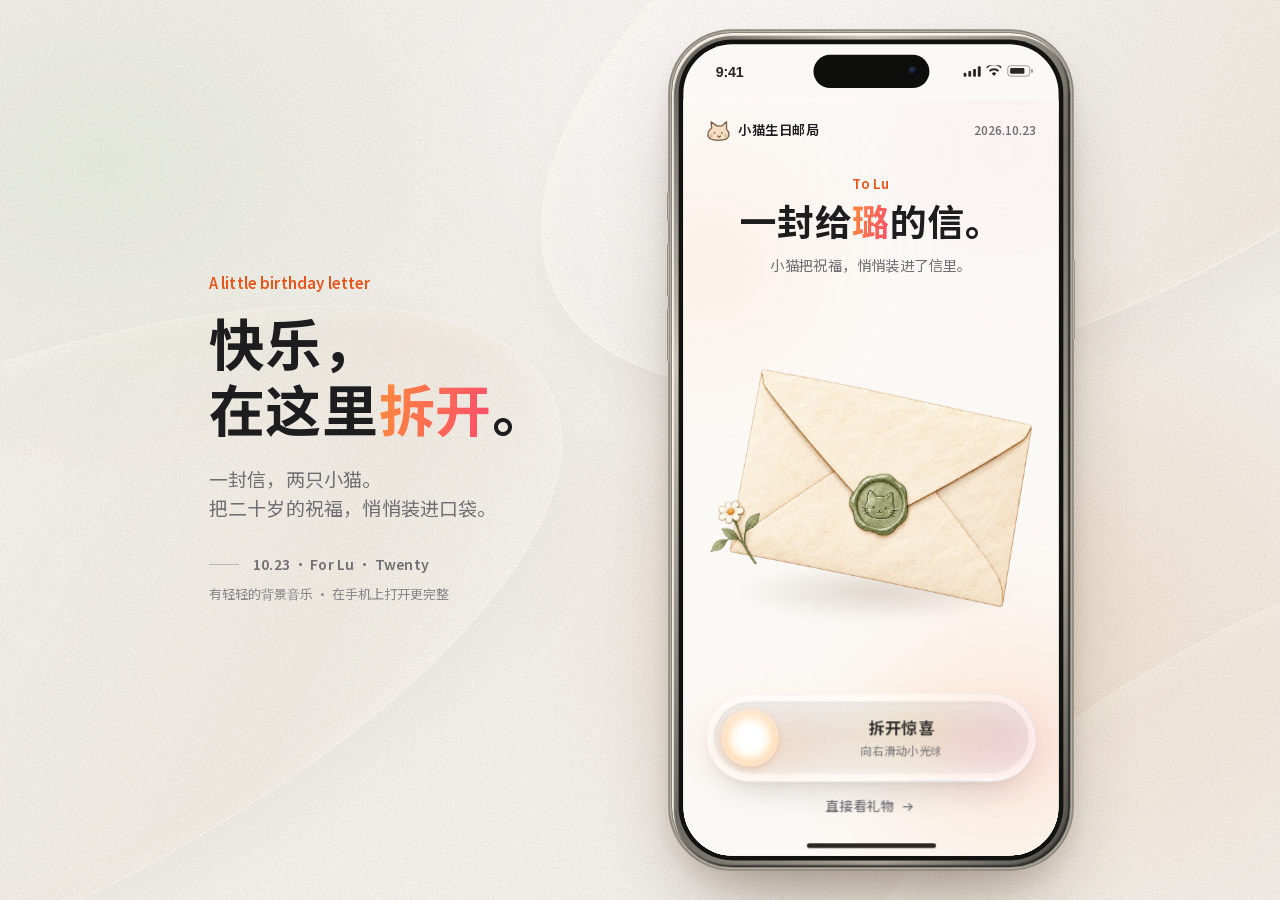
==== commit cc3c1b8c: "滑块换成发光小光球，滑过的轨道铺开闪烁的像素光点 Co-Authored-By: Claude Opus 5.5 <noreply@anthropic.com>" ====
--- a/index.html
+++ b/index.html
@@ -138,27 +138,28 @@
   background:linear-gradient(180deg,rgba(120,120,128,.16),rgba(120,120,128,.08));
   box-shadow:inset 0 1px 3px rgba(0,0,0,.08),inset 0 -1px 0 rgba(255,255,255,.6); }
 .switch-track::after { content:""; position:absolute; inset:0; border-radius:inherit; background:linear-gradient(180deg,rgba(255,255,255,.22),transparent 45%); pointer-events:none; }
-/* 橙色随圆钮从左向右铺开，越往右越饱满 */
-.switch-fill { position:absolute; left:0; top:0; bottom:0; width:calc(100% - var(--travel) * (1 - var(--slide))); border-radius:inherit; opacity:calc(var(--slide) * 1.15);
-  background:linear-gradient(100deg,#ffa25e,#ff7a33 60%,#ff6a2b); box-shadow:inset 0 1px 0 rgba(255,255,255,.35); }
-.switch-knob { position:absolute; left:8px; top:8px; display:grid; place-items:center; width:60px; height:60px; border-radius:50%; translate:calc(var(--travel) * var(--slide)) 0; cursor:grab; touch-action:none;
-  background:#fff;
-  box-shadow:0 3px 8px rgba(0,0,0,.15),0 3px 1px rgba(0,0,0,.06),0 0 0 .5px rgba(0,0,0,.04);
-  transition:scale .25s var(--ease-out); }
-.switch-knob svg { width:24px; height:24px; fill:none; stroke:var(--persimmon); stroke-width:2.2; stroke-linecap:round; stroke-linejoin:round; }
-.knob-check { opacity:0; transition:opacity .3s; }
-.switch.returning .switch-knob { transition:translate .6s var(--spring),scale .45s var(--spring),background .3s,box-shadow .3s; }
+/* 滑过的地方铺开一片闪烁的像素光点，越靠近光球越亮 */
+.switch-fill { position:absolute; left:0; top:0; bottom:0; width:calc(100% - var(--travel) * (1 - var(--slide))); border-radius:inherit; opacity:calc(var(--slide) * 1.6); overflow:hidden;
+  background:linear-gradient(100deg,#ffc79a,#ff9150 50%,#ff6236); box-shadow:inset 0 1px 0 rgba(255,255,255,.4),inset 0 -6px 14px -8px rgba(200,60,20,.35); }
+.switch-pixels { position:absolute; inset:0; width:100%; height:100%; }
+/* 圆钮：一颗发光的小光球，越往右越亮，四周的光芒慢慢转 */
+.switch-knob { --glow:calc(.25 + var(--slide) * .75); position:absolute; left:8px; top:8px; display:grid; place-items:center; width:60px; height:60px; border-radius:50%; translate:calc(var(--travel) * var(--slide)) 0; cursor:grab; touch-action:none;
+  background:radial-gradient(circle,#fff 0 30%,#fff7e8 44%,#ffe0bd 62%,#ffc89c 80%,#ffb886);
+  box-shadow:inset 0 0 6px rgba(255,255,255,.8),0 0 calc(8px + var(--slide) * 22px) calc(var(--slide) * 6px) rgba(255,178,110,var(--glow)),0 0 calc(var(--slide) * 50px) rgba(255,120,70,calc(var(--slide) * .55)),0 4px 10px -3px rgba(140,60,20,.25);
+  transition:scale .45s var(--spring); }
+.knob-rays { position:absolute; inset:-34%; border-radius:50%; pointer-events:none; opacity:var(--glow);
+  background:repeating-conic-gradient(from 0deg,rgba(255,255,255,.95) 0 1.4deg,transparent 1.4deg 11deg),repeating-conic-gradient(from 5deg,rgba(255,226,180,.8) 0 .9deg,transparent .9deg 17deg);
+  -webkit-mask:radial-gradient(circle,transparent 30%,#000 38%,rgba(0,0,0,.5) 52%,transparent 70%); mask:radial-gradient(circle,transparent 30%,#000 38%,rgba(0,0,0,.5) 52%,transparent 70%);
+  animation:raySpin 14s linear infinite; }
+.knob-rays::before { content:""; position:absolute; inset:0; border-radius:50%; background:repeating-conic-gradient(from 3deg,rgba(255,255,255,.7) 0 .8deg,transparent .8deg 23deg); animation:raySpin 9s linear infinite reverse; }
+@keyframes raySpin { to { rotate:360deg; } }
+.switch-knob svg { position:relative; z-index:1; width:24px; height:24px; }
+.knob-check { fill:none; stroke:var(--persimmon); stroke-width:2.4; stroke-linecap:round; stroke-linejoin:round; opacity:0; transition:opacity .3s; }
+.switch.returning .switch-knob { transition:translate .6s var(--spring),scale .45s var(--spring); }
 .switch.returning .switch-fill { transition:width .6s var(--spring),opacity .4s ease; }
-.switch-knob { transition:scale .45s var(--spring),background .3s,box-shadow .3s,-webkit-backdrop-filter .3s,backdrop-filter .3s; }
-/* 拖动时圆钮变成一颗透明玻璃珠：透出下面的橙色，只留亮边和高光 */
-.switch-knob::before,.switch-knob::after { content:""; position:absolute; border-radius:50%; pointer-events:none; opacity:0; transition:opacity .3s ease; }
-.switch-knob::before { inset:0; background:radial-gradient(42% 24% at 38% 16%,rgba(255,255,255,.9),rgba(255,255,255,0) 75%),radial-gradient(50% 22% at 60% 92%,rgba(255,255,255,.4),transparent 75%); }
-.switch-knob::after { inset:-1px; box-shadow:inset 1.5px 1px 0 rgba(255,236,214,.9),inset -1.5px -1px 0 rgba(255,214,236,.75); }
-.switch.dragging .switch-knob { cursor:grabbing; scale:1.14; background:rgba(255,255,255,.04);
-  -webkit-backdrop-filter:brightness(1.1) saturate(1.1); backdrop-filter:brightness(1.1) saturate(1.1);
-  box-shadow:inset 0 0 0 1.5px rgba(255,255,255,.95),inset 0 0 14px rgba(255,255,255,.3),0 0 0 .5px rgba(0,0,0,.05),0 10px 22px -6px rgba(140,50,20,.32); }
-.switch.dragging .switch-knob::before,.switch.dragging .switch-knob::after { opacity:1; }
+.switch.dragging .switch-knob { cursor:grabbing; }
 .switch.ready .switch-track { box-shadow:0 12px 28px -6px rgba(255,90,60,.5); }
+@media (prefers-reduced-motion:reduce) { .knob-rays,.knob-rays::before { animation:none; } }
 .switch.locked .knob-check { opacity:1; }
 .switch.locked .switch-knob { cursor:default; }
 .switch:focus-visible .switch-track { outline:2px solid var(--ink); outline-offset:4px; }
@@ -561,9 +562,9 @@
       <div class="dock glass">
         <div id="slider" class="switch" role="slider" tabindex="0" aria-label="向右滑，拆开惊喜" aria-describedby="slideHint" aria-valuemin="0" aria-valuemax="100" aria-valuenow="0" aria-valuetext="尚未拆开，向右滑动；键盘可按 End 完成">
           <span class="switch-track" aria-hidden="true">
-            <span class="switch-fill"></span>
-            <span class="dock-copy"><span id="slideTitle" class="dock-title">拆开惊喜</span><span id="slideHint" class="dock-hint">向右滑动白色圆点</span></span>
-            <span class="switch-knob"><svg viewBox="0 0 24 24" aria-hidden="true"><path class="knob-check" d="m6 12.5 4 4 8-9"/></svg></span>
+            <span class="switch-fill"><canvas class="switch-pixels" aria-hidden="true"></canvas></span>
+            <span class="dock-copy"><span id="slideTitle" class="dock-title">拆开惊喜</span><span id="slideHint" class="dock-hint">向右滑动小光球</span></span>
+            <span class="switch-knob"><i class="knob-rays" aria-hidden="true"></i><svg viewBox="0 0 24 24" aria-hidden="true"><path class="knob-check" d="m6 12.5 4 4 8-9"/></svg></span>
           </span>
         </div>
       </div>
@@ -818,15 +819,41 @@
 let slide = 0, drag = null, locked = false, travel = 0, opening = false, openGen = 0, openSize = null;
 
 function measureSlide() { travel = Math.max(0, track.clientWidth - knob.offsetWidth - 2 * knob.offsetLeft); slider.style.setProperty('--travel', travel + 'px'); }
+// 滑过的轨道：一格格像素光点随机闪烁，离光球越近越密越亮
+const pixels = (() => {
+  const cv = document.querySelector('.switch-pixels'), ctx = cv.getContext('2d'), CELL = 6, GAP = 1.5;
+  const COLORS = ['255,255,255', '255,244,214', '255,214,120', '255,170,200', '255,236,190'];
+  let seeds = [], raf = 0, until = 0, w = 0, h = 0;
+  function size() {
+    const r = cv.parentElement.parentElement.getBoundingClientRect(), d = Math.min(2, devicePixelRatio || 1);
+    if (!r.width || (r.width === w && r.height === h)) return; w = r.width; h = r.height;
+    cv.width = w * d; cv.height = h * d; cv.style.width = w + 'px'; ctx.setTransform(d, 0, 0, d, 0, 0);
+    seeds = []; for (let x = GAP; x < w; x += CELL + GAP) for (let y = GAP + 1; y < h - CELL; y += CELL + GAP) seeds.push({x, y, p: Math.random() * 6.28, s: .6 + Math.random() * 1.8, c: COLORS[Math.random() * COLORS.length | 0], k: Math.random()});
+  }
+  function frame(now) {
+    raf = 0; const fw = cv.parentElement.getBoundingClientRect().width;
+    ctx.clearRect(0, 0, w, h);
+    for (const q of seeds) {
+      if (q.x > fw - 20) continue;
+      const near = Math.pow(Math.max(0, q.x / Math.max(1, fw - 20)), 1.6), tw = .5 + .5 * Math.sin(now / 1000 * q.s * 2.4 + q.p);
+      const a = (q.k < .2 + near * .6 ? 1 : .18) * (.12 + near * .8) * tw;
+      if (a < .03) continue;
+      ctx.fillStyle = `rgba(${q.c},${a.toFixed(3)})`; ctx.fillRect(q.x, q.y, CELL, CELL);
+    }
+    if ((slide > 0 || now < until) && !document.hidden && cv.offsetParent) raf = requestAnimationFrame(frame);
+  }
+  return {wake() { if (reduced.matches) return; size(); until = performance.now() + 900; if (!raf) raf = requestAnimationFrame(frame); }};
+})();
 function setSlide(value, returning = false) {
   slide = clamp(value);
   slider.classList.toggle('returning', returning);
   slider.classList.toggle('ready', slide >= .9 && !locked);
   slider.style.setProperty('--slide', slide);
+  pixels.wake();
   slider.setAttribute('aria-valuenow', String(Math.round(slide * 100)));
   slider.setAttribute('aria-valuetext', locked ? '惊喜已拆开' : `已滑动 ${Math.round(slide * 100)}%，滑到最右侧拆开惊喜`);
   $('slideTitle').textContent = locked ? '惊喜已开启' : '拆开惊喜';
-  $('slideHint').textContent = locked ? '小猫正在送来祝福' : slide >= .9 ? '松手，拆开惊喜' : '向右滑动白色圆点';
+  $('slideHint').textContent = locked ? '小猫正在送来祝福' : slide >= .9 ? '松手，拆开惊喜' : '向右滑动小光球';
 }
 function resetSlide() { drag = null; knob.style.scale = ''; slider.classList.remove('dragging'); if (!locked) setSlide(0, true); }
 function restorePostcard() { if (postcard.parentElement !== postcardWrap) postcardWrap.appendChild(postcard); postcardWrap.classList.remove('travelling'); gift.classList.remove('flying'); }
@@ -901,8 +928,8 @@
   if (!reduced.matches) {
     const v = drag.lastT ? (e.clientX - drag.lastX) / Math.max(8, e.timeStamp - drag.lastT) : 0;
     drag.v = (drag.v || 0) * .6 + v * .4; drag.lastX = e.clientX; drag.lastT = e.timeStamp;
-    const k = Math.min(.12, Math.abs(drag.v) * .2);
-    knob.style.scale = `${(1.14 + k).toFixed(3)} ${(1.14 - k * .5).toFixed(3)}`;
+    const k = Math.min(.05, Math.abs(drag.v) * .1);
+    knob.style.scale = `${(1.06 + k).toFixed(3)} ${(1.06 - k * .5).toFixed(3)}`;
   }
 });
 slider.addEventListener('pointerup', e => {
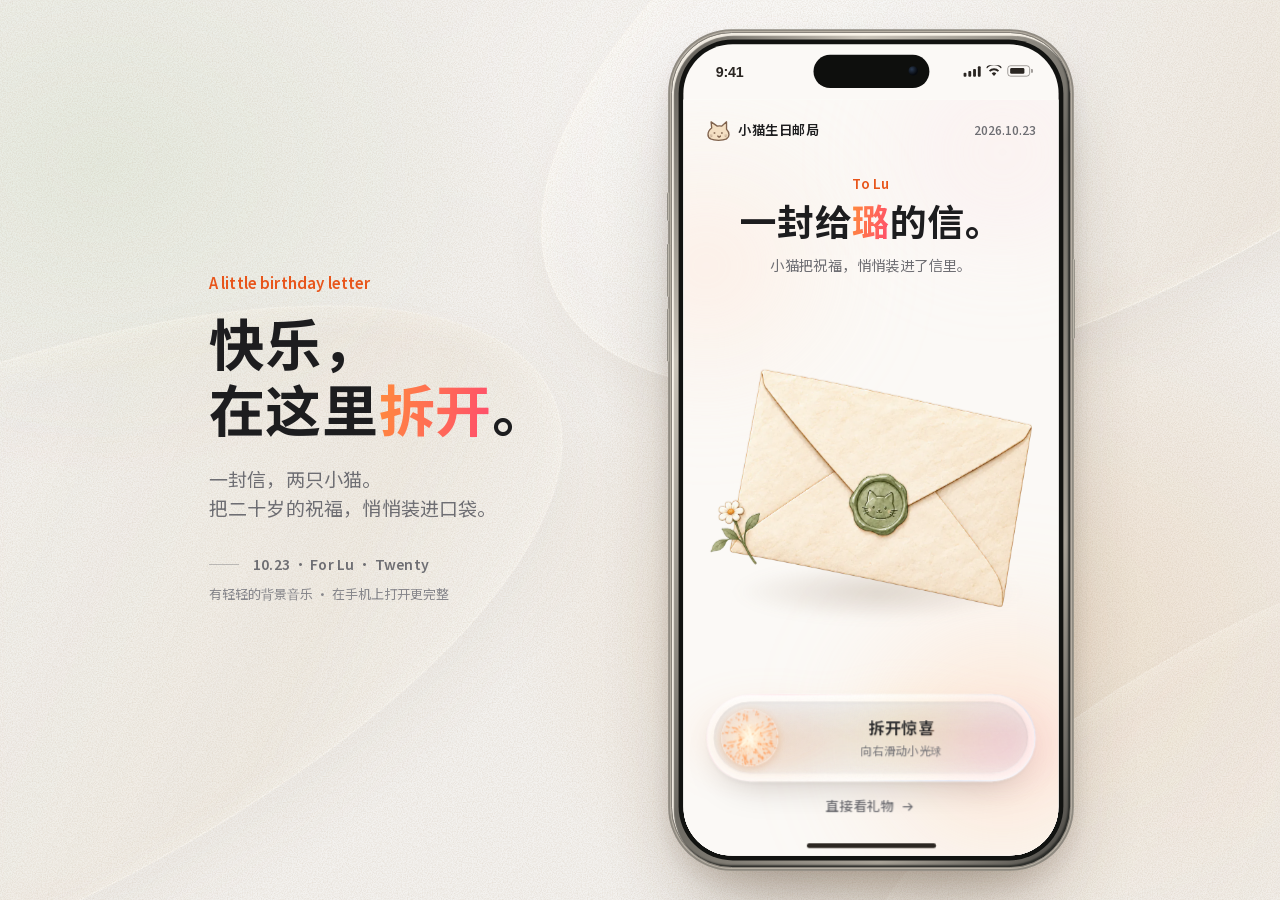
==== commit a2c75afe: "滑块圆钮复刻粒子光球（Glowing particle burst），标题加一道流光 Co-Authored-By: Claude Opus 5.5 <noreply@anthropic.com>" ====
--- a/index.html
+++ b/index.html
@@ -131,6 +131,10 @@
 .switch.returning .dock-copy { transition:opacity .45s ease; }
 .switch.locked .dock-copy { left:8px; right:72px; opacity:1; }
 .switch.locked .dock-title,.switch.locked .dock-hint { color:#fff; }
+.dock-title { background:linear-gradient(100deg,var(--ink) 0 38%,#ff8a3d 46%,#ffd9b0 50%,#ff8a3d 54%,var(--ink) 62%) 0 0/250% 100%; -webkit-background-clip:text; background-clip:text; -webkit-text-fill-color:transparent; animation:titleSheen 3.2s cubic-bezier(.45,0,.3,1) infinite; }
+.switch.locked .dock-title { background:none; -webkit-text-fill-color:#fff; animation:none; }
+@keyframes titleSheen { from { background-position:100% 0; } 70%,to { background-position:0 0; } }
+@media (prefers-reduced-motion:reduce) { .dock-title { animation:none; background-position:100% 0; } }
 .dock-title { display:block; font:600 17px/1.3 var(--sans); letter-spacing:.02em; color:var(--ink); white-space:nowrap; }
 .dock-hint { display:block; margin-top:4px; font:400 12px/1.5 var(--sans); letter-spacing:.02em; color:var(--ink-2); white-space:nowrap; transition:color .25s; }
 .switch { --slide:0; --travel:260px; position:relative; flex:1 1 auto; min-width:0; border-radius:40px; outline:none; touch-action:pan-y; -webkit-user-select:none; user-select:none; }
@@ -142,24 +146,19 @@
 .switch-fill { position:absolute; left:0; top:0; bottom:0; width:calc(100% - var(--travel) * (1 - var(--slide))); border-radius:inherit; opacity:calc(var(--slide) * 1.6); overflow:hidden;
   background:linear-gradient(100deg,#ffc79a,#ff9150 50%,#ff6236); box-shadow:inset 0 1px 0 rgba(255,255,255,.4),inset 0 -6px 14px -8px rgba(200,60,20,.35); }
 .switch-pixels { position:absolute; inset:0; width:100%; height:100%; }
-/* 圆钮：一颗发光的小光球，越往右越亮，四周的光芒慢慢转 */
-.switch-knob { --glow:calc(.25 + var(--slide) * .75); position:absolute; left:8px; top:8px; display:grid; place-items:center; width:60px; height:60px; border-radius:50%; translate:calc(var(--travel) * var(--slide)) 0; cursor:grab; touch-action:none;
-  background:radial-gradient(circle,#fff 0 30%,#fff7e8 44%,#ffe0bd 62%,#ffc89c 80%,#ffb886);
-  box-shadow:inset 0 0 6px rgba(255,255,255,.8),0 0 calc(8px + var(--slide) * 22px) calc(var(--slide) * 6px) rgba(255,178,110,var(--glow)),0 0 calc(var(--slide) * 50px) rgba(255,120,70,calc(var(--slide) * .55)),0 4px 10px -3px rgba(140,60,20,.25);
+/* 圆钮：一团会呼吸的粒子光球（光丝从中心迸出，聚在球面上） */
+.switch-knob { --glow:calc(.3 + var(--slide) * .7); position:absolute; left:8px; top:8px; display:grid; place-items:center; width:60px; height:60px; border-radius:50%; translate:calc(var(--travel) * var(--slide)) 0; cursor:grab; touch-action:none;
+  --bg:calc(1 - var(--slide) * .75); background:radial-gradient(circle,rgba(255,252,244,.95) 0 14%,rgba(255,232,206,calc(var(--bg) * .55)) 42%,rgba(255,206,170,calc(var(--bg) * .28)) 70%,rgba(255,196,160,calc(var(--bg) * .18)));
+  box-shadow:inset 0 0 0 .5px rgba(255,255,255,.7),0 0 calc(10px + var(--slide) * 22px) calc(var(--slide) * 5px) rgba(255,176,104,var(--glow)),0 0 calc(var(--slide) * 48px) rgba(255,120,70,calc(var(--slide) * .5)),0 4px 12px -4px rgba(140,60,20,.22);
   transition:scale .45s var(--spring); }
-.knob-rays { position:absolute; inset:-34%; border-radius:50%; pointer-events:none; opacity:var(--glow);
-  background:repeating-conic-gradient(from 0deg,rgba(255,255,255,.95) 0 1.4deg,transparent 1.4deg 11deg),repeating-conic-gradient(from 5deg,rgba(255,226,180,.8) 0 .9deg,transparent .9deg 17deg);
-  -webkit-mask:radial-gradient(circle,transparent 30%,#000 38%,rgba(0,0,0,.5) 52%,transparent 70%); mask:radial-gradient(circle,transparent 30%,#000 38%,rgba(0,0,0,.5) 52%,transparent 70%);
-  animation:raySpin 14s linear infinite; }
-.knob-rays::before { content:""; position:absolute; inset:0; border-radius:50%; background:repeating-conic-gradient(from 3deg,rgba(255,255,255,.7) 0 .8deg,transparent .8deg 23deg); animation:raySpin 9s linear infinite reverse; }
-@keyframes raySpin { to { rotate:360deg; } }
+.knob-burst { position:absolute; left:-12%; top:-12%; width:124%; height:124%; pointer-events:none; }
 .switch-knob svg { position:relative; z-index:1; width:24px; height:24px; }
 .knob-check { fill:none; stroke:var(--persimmon); stroke-width:2.4; stroke-linecap:round; stroke-linejoin:round; opacity:0; transition:opacity .3s; }
 .switch.returning .switch-knob { transition:translate .6s var(--spring),scale .45s var(--spring); }
 .switch.returning .switch-fill { transition:width .6s var(--spring),opacity .4s ease; }
 .switch.dragging .switch-knob { cursor:grabbing; }
 .switch.ready .switch-track { box-shadow:0 12px 28px -6px rgba(255,90,60,.5); }
-@media (prefers-reduced-motion:reduce) { .knob-rays,.knob-rays::before { animation:none; } }
+
 .switch.locked .knob-check { opacity:1; }
 .switch.locked .switch-knob { cursor:default; }
 .switch:focus-visible .switch-track { outline:2px solid var(--ink); outline-offset:4px; }
@@ -564,7 +563,7 @@
           <span class="switch-track" aria-hidden="true">
             <span class="switch-fill"><canvas class="switch-pixels" aria-hidden="true"></canvas></span>
             <span class="dock-copy"><span id="slideTitle" class="dock-title">拆开惊喜</span><span id="slideHint" class="dock-hint">向右滑动小光球</span></span>
-            <span class="switch-knob"><i class="knob-rays" aria-hidden="true"></i><svg viewBox="0 0 24 24" aria-hidden="true"><path class="knob-check" d="m6 12.5 4 4 8-9"/></svg></span>
+            <span class="switch-knob"><canvas class="knob-burst" aria-hidden="true"></canvas><svg viewBox="0 0 24 24" aria-hidden="true"><path class="knob-check" d="m6 12.5 4 4 8-9"/></svg></span>
           </span>
         </div>
       </div>
@@ -819,6 +818,55 @@
 let slide = 0, drag = null, locked = false, travel = 0, opening = false, openGen = 0, openSize = null;
 
 function measureSlide() { travel = Math.max(0, track.clientWidth - knob.offsetWidth - 2 * knob.offsetLeft); slider.style.setProperty('--travel', travel + 'px'); }
+// 圆钮里的粒子光球：光丝从中心迸射出去，越到球面越慢、越密，整颗球缓缓自转
+const knobBurst = (() => {
+  const cv = document.querySelector('.knob-burst'), ctx = cv.getContext('2d'), N = 260, parts = [];
+  let raf = 0, size = 0, spin = 0, last = 0;
+  function seed(q, fresh) {
+    const u = Math.random() * 2 - 1, a = Math.random() * 6.283, k = Math.sqrt(1 - u * u);
+    q.x = k * Math.cos(a); q.y = u; q.z = k * Math.sin(a);
+    q.t = fresh ? Math.random() : 0; q.v = .35 + Math.random() * .55; q.w = .6 + Math.random() * 1.1;
+  }
+  for (let i = 0; i < N; i++) { const q = {}; seed(q, true); parts.push(q); }
+  function fit() {
+    const r = cv.getBoundingClientRect(), d = Math.min(2, devicePixelRatio || 1);
+    if (!r.width || r.width === size) return; size = r.width;
+    cv.width = cv.height = Math.round(size * d); ctx.setTransform(d, 0, 0, d, 0, 0);
+  }
+  const ease = t => 1 - Math.pow(1 - t, 3.4);
+  function frame(now) {
+    raf = 0; fit();
+    const dt = Math.min(.05, (now - (last || now)) / 1000); last = now;
+    const s = slide, boost = 1 + s * 1.6, c = size / 2, R = size * .4;
+    spin += dt * (.35 + s * .9);
+    const cs = Math.cos(spin), sn = Math.sin(spin);
+    ctx.clearRect(0, 0, size, size);
+    // 中心的白热光核，微微闪烁
+    const flick = .85 + .15 * Math.sin(now / 90) * Math.sin(now / 37);
+    let g = ctx.createRadialGradient(c, c, 0, c, c, R * (.55 + s * .25));
+    g.addColorStop(0, `rgba(255,255,255,${.95 * flick})`); g.addColorStop(.35, `rgba(255,236,200,${.7 * flick})`); g.addColorStop(1, 'rgba(255,170,100,0)');
+    ctx.fillStyle = g; ctx.beginPath(); ctx.arc(c, c, R, 0, 6.283); ctx.fill();
+    ctx.lineCap = 'round';
+    for (const q of parts) {
+      q.t += dt * q.v * .9 * boost;
+      if (q.t >= 1) seed(q, false);
+      const x = q.x * cs - q.z * sn, z = q.x * sn + q.z * cs, y = q.y;
+      const r1 = ease(q.t), r0 = ease(Math.max(0, q.t - .09 * q.w)), depth = .55 + .45 * (z + 1) / 2;
+      const fade = Math.min(1, q.t * 5) * (1 - Math.pow(q.t, 9)) * depth;
+      if (fade < .04) continue;
+      const hot = 1 - r1;
+      // 越靠近光核越白；外圈在静止时是橘色，滑动后渐渐变成白金色，压在橙色上也看得清
+      const m = Math.min(1, hot * 2 + s * .9);
+      ctx.strokeStyle = `rgba(255,${138 + 112 * m | 0},${61 + 170 * m | 0},${fade})`;
+      ctx.lineWidth = (.7 + .9 * depth) * (size / 74);
+      ctx.beginPath(); ctx.moveTo(c + x * R * r0, c + y * R * r0); ctx.lineTo(c + x * R * r1, c + y * R * r1); ctx.stroke();
+    }
+    if (!document.hidden && cv.offsetParent && !reduced.matches) raf = requestAnimationFrame(frame);
+  }
+  return {wake() { if (!raf) { last = 0; raf = requestAnimationFrame(frame); } }};
+})();
+knobBurst.wake();
+document.addEventListener('visibilitychange', () => { if (!document.hidden) knobBurst.wake(); });
 // 滑过的轨道：一格格像素光点随机闪烁，离光球越近越密越亮
 const pixels = (() => {
   const cv = document.querySelector('.switch-pixels'), ctx = cv.getContext('2d'), CELL = 6, GAP = 1.5;
@@ -849,7 +897,7 @@
   slider.classList.toggle('returning', returning);
   slider.classList.toggle('ready', slide >= .9 && !locked);
   slider.style.setProperty('--slide', slide);
-  pixels.wake();
+  pixels.wake(); knobBurst.wake();
   slider.setAttribute('aria-valuenow', String(Math.round(slide * 100)));
   slider.setAttribute('aria-valuetext', locked ? '惊喜已拆开' : `已滑动 ${Math.round(slide * 100)}%，滑到最右侧拆开惊喜`);
   $('slideTitle').textContent = locked ? '惊喜已开启' : '拆开惊喜';
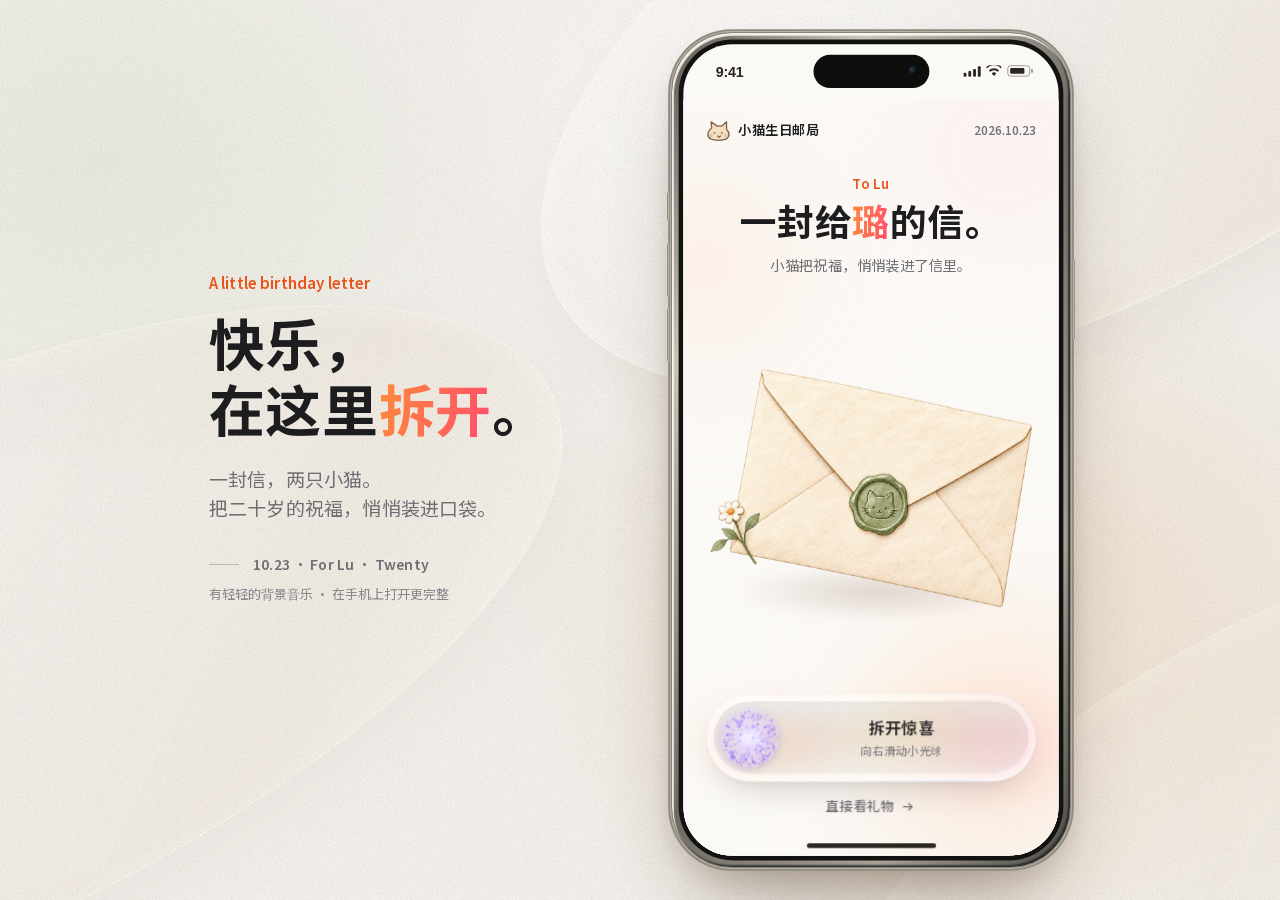
==== commit 3913b53a: "滑块改用 galaxy 原版紫色配色 Co-Authored-By: Claude Opus 5.5 <noreply@anthropic.com>" ====
--- a/index.html
+++ b/index.html
@@ -131,7 +131,7 @@
 .switch.returning .dock-copy { transition:opacity .45s ease; }
 .switch.locked .dock-copy { left:8px; right:72px; opacity:1; }
 .switch.locked .dock-title,.switch.locked .dock-hint { color:#fff; }
-.dock-title { background:linear-gradient(100deg,var(--ink) 0 38%,#ff8a3d 46%,#ffd9b0 50%,#ff8a3d 54%,var(--ink) 62%) 0 0/250% 100%; -webkit-background-clip:text; background-clip:text; -webkit-text-fill-color:transparent; animation:titleSheen 3.2s cubic-bezier(.45,0,.3,1) infinite; }
+.dock-title { background:linear-gradient(100deg,var(--ink) 0 38%,#8b5cf6 46%,#e3d6ff 50%,#8b5cf6 54%,var(--ink) 62%) 0 0/250% 100%; -webkit-background-clip:text; background-clip:text; -webkit-text-fill-color:transparent; animation:titleSheen 3.2s cubic-bezier(.45,0,.3,1) infinite; }
 .switch.locked .dock-title { background:none; -webkit-text-fill-color:#fff; animation:none; }
 @keyframes titleSheen { from { background-position:100% 0; } 70%,to { background-position:0 0; } }
 @media (prefers-reduced-motion:reduce) { .dock-title { animation:none; background-position:100% 0; } }
@@ -144,20 +144,20 @@
 .switch-track::after { content:""; position:absolute; inset:0; border-radius:inherit; background:linear-gradient(180deg,rgba(255,255,255,.22),transparent 45%); pointer-events:none; }
 /* 滑过的地方铺开一片闪烁的像素光点，越靠近光球越亮 */
 .switch-fill { position:absolute; left:0; top:0; bottom:0; width:calc(100% - var(--travel) * (1 - var(--slide))); border-radius:inherit; opacity:calc(var(--slide) * 1.6); overflow:hidden;
-  background:linear-gradient(100deg,#ffc79a,#ff9150 50%,#ff6236); box-shadow:inset 0 1px 0 rgba(255,255,255,.4),inset 0 -6px 14px -8px rgba(200,60,20,.35); }
+  background:linear-gradient(100deg,#2b1d5c,#3d2589 55%,#5a33c2); box-shadow:inset 0 1px 0 rgba(255,255,255,.25),inset 0 -6px 14px -8px rgba(20,10,60,.6); }
 .switch-pixels { position:absolute; inset:0; width:100%; height:100%; }
 /* 圆钮：一团会呼吸的粒子光球（光丝从中心迸出，聚在球面上） */
 .switch-knob { --glow:calc(.3 + var(--slide) * .7); position:absolute; left:8px; top:8px; display:grid; place-items:center; width:60px; height:60px; border-radius:50%; translate:calc(var(--travel) * var(--slide)) 0; cursor:grab; touch-action:none;
-  --bg:calc(1 - var(--slide) * .75); background:radial-gradient(circle,rgba(255,252,244,.95) 0 14%,rgba(255,232,206,calc(var(--bg) * .55)) 42%,rgba(255,206,170,calc(var(--bg) * .28)) 70%,rgba(255,196,160,calc(var(--bg) * .18)));
-  box-shadow:inset 0 0 0 .5px rgba(255,255,255,.7),0 0 calc(10px + var(--slide) * 22px) calc(var(--slide) * 5px) rgba(255,176,104,var(--glow)),0 0 calc(var(--slide) * 48px) rgba(255,120,70,calc(var(--slide) * .5)),0 4px 12px -4px rgba(140,60,20,.22);
+  --bg:calc(1 - var(--slide) * .75); background:radial-gradient(circle,rgba(250,248,255,.95) 0 14%,rgba(222,210,255,calc(var(--bg) * .55)) 42%,rgba(190,170,255,calc(var(--bg) * .3)) 70%,rgba(170,150,250,calc(var(--bg) * .2)));
+  box-shadow:inset 0 0 0 .5px rgba(255,255,255,.7),0 0 calc(10px + var(--slide) * 22px) calc(var(--slide) * 5px) rgba(176,150,255,var(--glow)),0 0 calc(var(--slide) * 48px) rgba(130,90,255,calc(var(--slide) * .55)),0 4px 12px -4px rgba(50,30,120,.25);
   transition:scale .45s var(--spring); }
 .knob-burst { position:absolute; left:-12%; top:-12%; width:124%; height:124%; pointer-events:none; }
 .switch-knob svg { position:relative; z-index:1; width:24px; height:24px; }
-.knob-check { fill:none; stroke:var(--persimmon); stroke-width:2.4; stroke-linecap:round; stroke-linejoin:round; opacity:0; transition:opacity .3s; }
+.knob-check { fill:none; stroke:#6d3fd6; stroke-width:2.4; stroke-linecap:round; stroke-linejoin:round; opacity:0; transition:opacity .3s; }
 .switch.returning .switch-knob { transition:translate .6s var(--spring),scale .45s var(--spring); }
 .switch.returning .switch-fill { transition:width .6s var(--spring),opacity .4s ease; }
 .switch.dragging .switch-knob { cursor:grabbing; }
-.switch.ready .switch-track { box-shadow:0 12px 28px -6px rgba(255,90,60,.5); }
+.switch.ready .switch-track { box-shadow:0 12px 28px -6px rgba(110,70,230,.55); }
 
 .switch.locked .knob-check { opacity:1; }
 .switch.locked .switch-knob { cursor:default; }
@@ -844,7 +844,7 @@
     // 中心的白热光核，微微闪烁
     const flick = .85 + .15 * Math.sin(now / 90) * Math.sin(now / 37);
     let g = ctx.createRadialGradient(c, c, 0, c, c, R * (.55 + s * .25));
-    g.addColorStop(0, `rgba(255,255,255,${.95 * flick})`); g.addColorStop(.35, `rgba(255,236,200,${.7 * flick})`); g.addColorStop(1, 'rgba(255,170,100,0)');
+    g.addColorStop(0, `rgba(255,255,255,${.95 * flick})`); g.addColorStop(.35, `rgba(225,215,255,${.7 * flick})`); g.addColorStop(1, 'rgba(150,110,255,0)');
     ctx.fillStyle = g; ctx.beginPath(); ctx.arc(c, c, R, 0, 6.283); ctx.fill();
     ctx.lineCap = 'round';
     for (const q of parts) {
@@ -855,9 +855,9 @@
       const fade = Math.min(1, q.t * 5) * (1 - Math.pow(q.t, 9)) * depth;
       if (fade < .04) continue;
       const hot = 1 - r1;
-      // 越靠近光核越白；外圈在静止时是橘色，滑动后渐渐变成白金色，压在橙色上也看得清
+      // 越靠近光核越白；外圈在静止时是紫色，滑动后渐渐变成淡紫白，压在深紫上也看得清
       const m = Math.min(1, hot * 2 + s * .9);
-      ctx.strokeStyle = `rgba(255,${138 + 112 * m | 0},${61 + 170 * m | 0},${fade})`;
+      ctx.strokeStyle = `rgba(${139 + 106 * m | 0},${92 + 148 * m | 0},${246 + 9 * m | 0},${fade})`;
       ctx.lineWidth = (.7 + .9 * depth) * (size / 74);
       ctx.beginPath(); ctx.moveTo(c + x * R * r0, c + y * R * r0); ctx.lineTo(c + x * R * r1, c + y * R * r1); ctx.stroke();
     }
@@ -870,7 +870,7 @@
 // 滑过的轨道：一格格像素光点随机闪烁，离光球越近越密越亮
 const pixels = (() => {
   const cv = document.querySelector('.switch-pixels'), ctx = cv.getContext('2d'), CELL = 6, GAP = 1.5;
-  const COLORS = ['255,255,255', '255,244,214', '255,214,120', '255,170,200', '255,236,190'];
+  const COLORS = ['255,255,255', '200,170,255', '150,120,255', '255,140,220', '130,170,255', '230,210,255'];
   let seeds = [], raf = 0, until = 0, w = 0, h = 0;
   function size() {
     const r = cv.parentElement.parentElement.getBoundingClientRect(), d = Math.min(2, devicePixelRatio || 1);
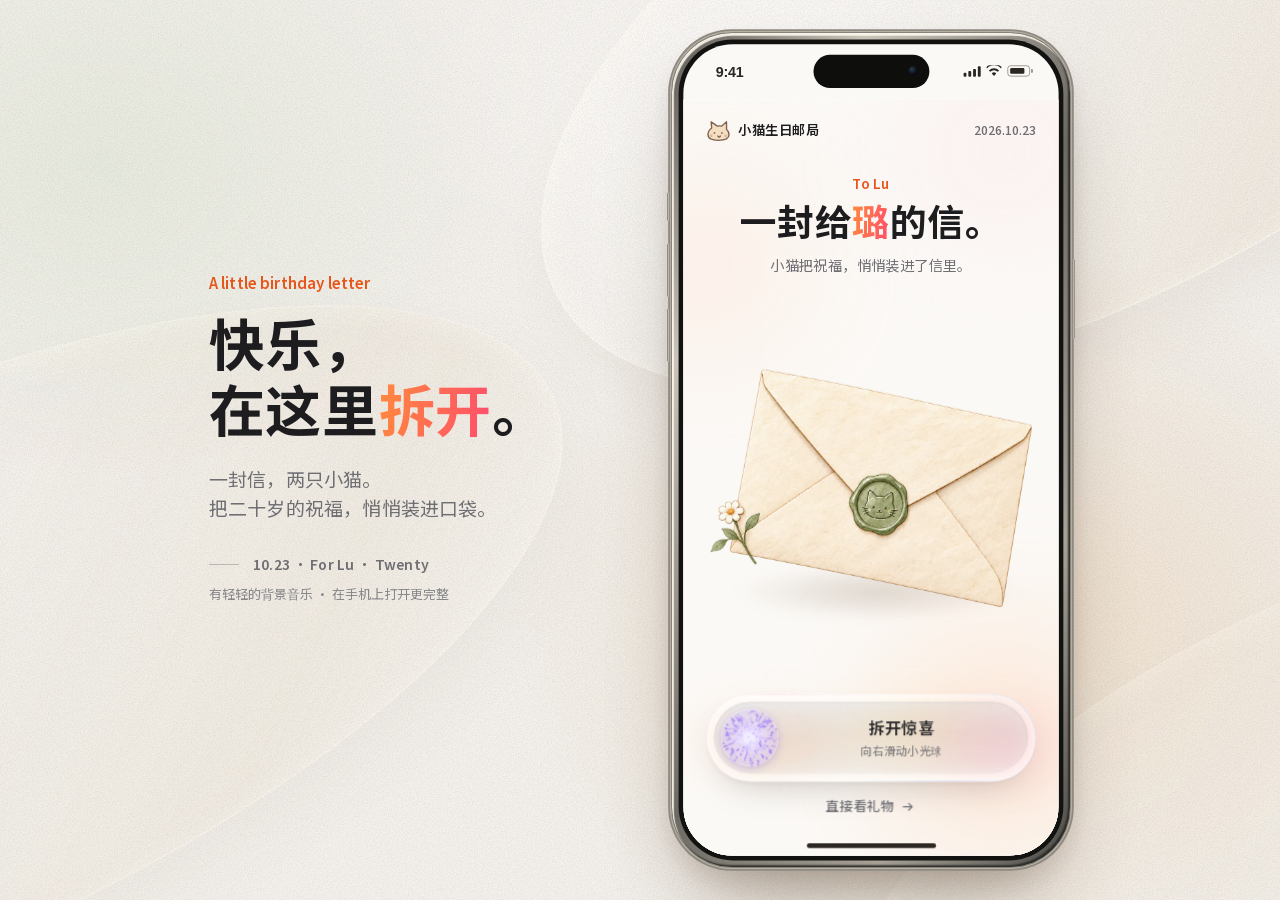
==== commit 76841580: "修复最后贺卡在光点落下时突然摆正再弹回去 Co-Authored-By: Claude Opus 5.5 <noreply@anthropic.com>" ====
--- a/index.html
+++ b/index.html
@@ -1210,7 +1210,8 @@
     ], {duration: s1 < 1 ? 700 : 820, easing: 'cubic-bezier(.45,0,.2,1)'}).finished.catch(() => {}).then(() => {
       dot.remove();
       if (toEl === orbit.querySelector('.orbit-core b')) bloomCore();
-      toEl.animate([{transform: 'scale(1)'}, {transform: 'scale(1.08)', offset: .35}, {transform: 'scale(1)'}], {duration: 520, easing: 'cubic-bezier(.3,1.5,.5,1)'});
+      // 只动 scale，不覆盖元素自己的 transform（贺卡本来就斜着 -3°，覆盖后会突然摆正再弹回去）
+      toEl.animate([{scale: '1'}, {scale: toEl === finalCard ? '1.03' : '1.08', offset: .35}, {scale: '1'}], {duration: 520, easing: 'cubic-bezier(.3,1.5,.5,1)'});
     });
   });
 }
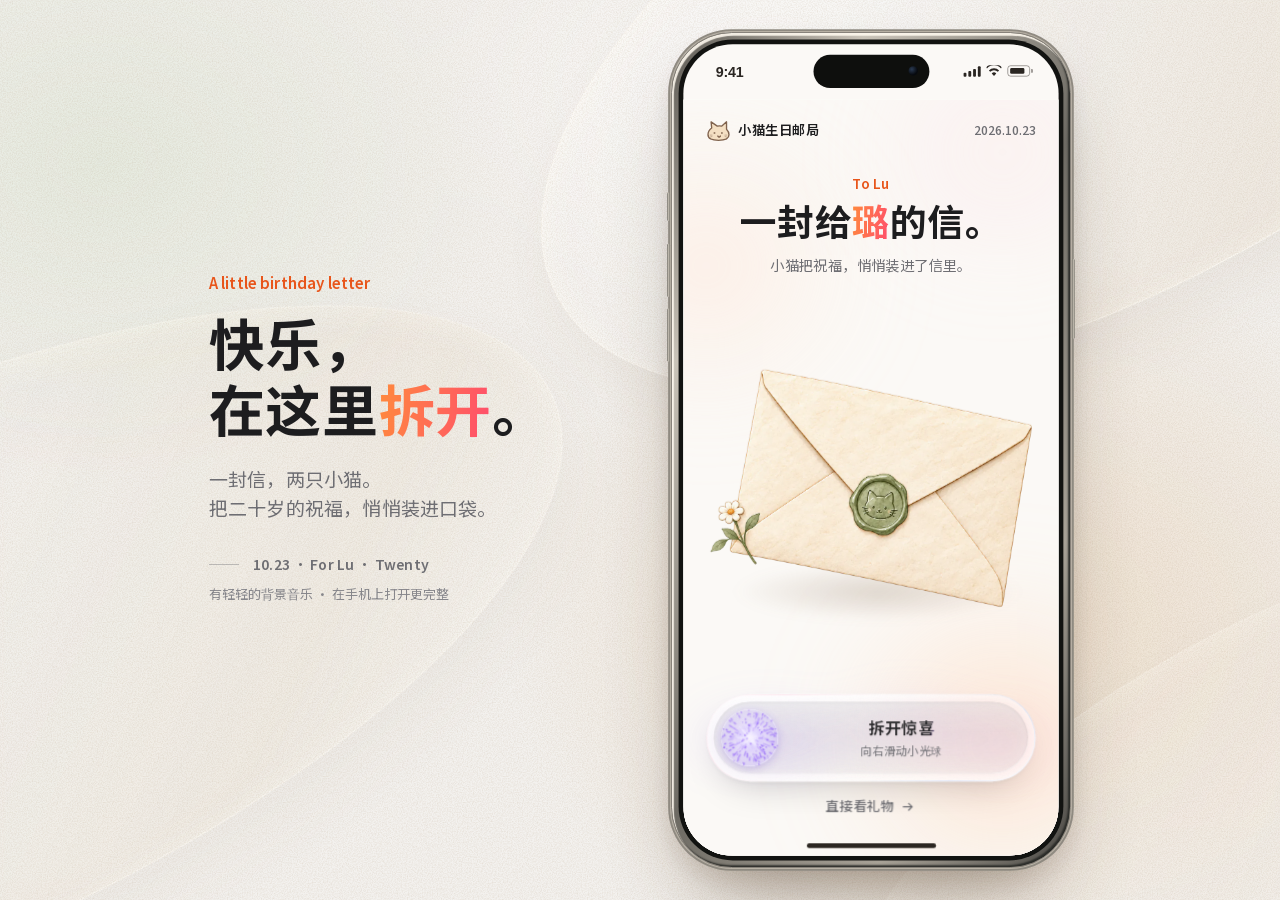
==== commit 4164bfd7: "第三段夜空加初雪，点亮星星时雪花被光推开；滑块周围光晕改成淡紫 Co-Authored-By: Claude Opus 5.5 <noreply@anthropic.com>" ====
--- a/index.html
+++ b/index.html
@@ -119,6 +119,7 @@
 .entrance-actions::before,.stage-controls::before,.extras::before { content:""; position:absolute; z-index:-1; pointer-events:none; filter:blur(22px);
   background:radial-gradient(38% 55% at 22% 50%,rgba(255,150,90,.5),transparent 72%),radial-gradient(36% 55% at 60% 40%,rgba(255,206,120,.4),transparent 72%),radial-gradient(38% 55% at 86% 55%,rgba(255,110,160,.42),transparent 72%); }
 .entrance-actions::before { left:-6%; right:-6%; top:-8%; height:82%; opacity:.5; }
+.entrance-actions::before { background:radial-gradient(38% 55% at 22% 50%,rgba(160,130,255,.42),transparent 72%),radial-gradient(36% 55% at 60% 40%,rgba(205,185,255,.4),transparent 72%),radial-gradient(38% 55% at 86% 55%,rgba(255,150,210,.32),transparent 72%); }
 .stage-controls { position:relative; }
 .stage-controls::before { left:-4%; right:-4%; top:-30%; bottom:-30%; opacity:.75; }
 .extras { position:relative; }
@@ -269,7 +270,7 @@
 @keyframes sheetUp { from { opacity:0; transform:translateY(56px) scale(.97); } }
 @keyframes fadeIn { from { opacity:0; } }
 .experience::backdrop { background:transparent; }
-.stage-bg { position:absolute; inset:0; }
+.stage-bg { position:absolute; inset:0; z-index:0; }
 .stage-bg i { position:absolute; inset:0; opacity:0; z-index:0; transition:opacity .9s ease; }
 .stage-bg i.was { opacity:1; transition:none; }
 .bg-joy { background:radial-gradient(90% 50% at 100% 100%,rgba(255,150,90,.2),transparent 65%),radial-gradient(70% 40% at 0% 0%,rgba(255,220,200,.35),transparent 65%),var(--paper); }
@@ -281,6 +282,9 @@
 .stage-morph-label { position:fixed; display:grid; place-items:center; padding-right:18px; color:#fff; font:600 16px/1 var(--sans); letter-spacing:.02em; }
 .core-wave { position:absolute; inset:24%; z-index:1; border-radius:50%; pointer-events:none; border:2px solid rgba(255,138,61,.55); box-shadow:0 0 24px rgba(255,120,80,.45),inset 0 0 18px rgba(255,180,140,.4); }
 .stage-token { position:fixed; z-index:8; left:0; top:0; width:28px; height:28px; margin:-14px 0 0 -14px; border-radius:50%; pointer-events:none; }
+/* 夜空里的初雪：只在点亮星星那一段出现 */
+.snow-canvas { position:absolute; inset:0; width:100%; height:100%; pointer-events:none; opacity:0; transition:opacity 1s ease; }
+.experience[data-scene="2"] .snow-canvas { opacity:1; }
 .depth-canvas { position:absolute; inset:0; z-index:5; width:100%; height:100%; pointer-events:none; }
 .stage { position:relative; z-index:1; display:flex; flex-direction:column; width:100%; max-width:480px; height:100%; margin:0 auto; padding:max(4px,env(safe-area-inset-top)) 0 max(12px,env(safe-area-inset-bottom)); transition:color .5s .35s; }
 .stage-head { display:flex; align-items:center; justify-content:space-between; height:58px; padding:0 16px 0 24px; flex-shrink:0; }
@@ -627,6 +631,7 @@
     <div class="stage-morph" aria-hidden="true"></div>
     <div class="stage-bg" aria-hidden="true"><i class="bg-joy"></i><i class="bg-wish"></i><i class="bg-night"></i><i class="bg-dawn"></i></div>
     <canvas id="depthCanvas" class="depth-canvas" aria-hidden="true" hidden></canvas>
+    <canvas id="snowCanvas" class="snow-canvas" aria-hidden="true"></canvas>
     <div class="stage">
       <div class="stage-head">
         <span class="brand small"><img src="assets/brand.svg" alt="" width="22" height="22">给璐的生日惊喜</span>
@@ -1101,7 +1106,7 @@
 
 function cancelScene() {
   ++sceneGen; sceneBusy = false; joyDrag = null; orbitDrag = null; spin = 0;
-  cancelGroup('scene'); spinLoop.stop(); starLoop.stop(); depthLoop.stop(); depthTime = null; $('depthCanvas').hidden = true;
+  cancelGroup('scene'); spinLoop.stop(); starLoop.stop(); snowLoop.stop(); depthLoop.stop(); depthTime = null; $('depthCanvas').hidden = true;
   orbit.classList.remove('dragging'); joyDot.classList.remove('grabbing');
   document.querySelectorAll('.final-cat.pet').forEach(c => { clearTimeout(c._petTimer); c.classList.remove('pet'); });
 }
@@ -1565,7 +1570,7 @@
   $('starFallback').hidden = !!glyph || count !== 3;
 }
 function enterStars() {
-  buildGlyph(); renderStarButtons(); resizeStars();
+  buildGlyph(); renderStarButtons(); resizeStars(); startSnow();
   if (state.done[2]) { $('stageStatus').textContent = '这一片星光属于你，用手指拨一拨。'; revealCopy($('starBlessing'), 520); }
   else checkStarsStill();
 }
@@ -1591,8 +1596,67 @@
 starButtons.forEach((button, i) => button.addEventListener('click', () => {
   if (state.stars[i] || state.scene !== 2) return;
   state.stars[i] = true; renderStarButtons(); revealCopy($('starCount'));
-  starLoop.start(); checkStarsStill();
+  starLoop.start(); checkStarsStill(); snowPulse(button);
 }));
+
+/* --- 第三段的初雪：近大远小慢慢飘落，点亮星星时被光推开、闪一下 --- */
+const snowCanvas = $('snowCanvas');
+let nctx = null; try { nctx = snowCanvas.getContext('2d'); } catch { nctx = null; }
+const flakes = []; let nw = 0, nh = 0;
+function sizeSnow() {
+  const w = snowCanvas.clientWidth, h = snowCanvas.clientHeight, d = Math.min(devicePixelRatio || 1, 2);
+  if (!w || (w === nw && h === nh)) return; nw = w; nh = h;
+  snowCanvas.width = Math.round(w * d); snowCanvas.height = Math.round(h * d); nctx.setTransform(d, 0, 0, d, 0, 0);
+  if (!flakes.length) for (let i = 0; i < Math.round(w * h / 7000); i++) flakes.push(newFlake(true));
+}
+function newFlake(anywhere) {
+  const z = Math.random(), crystal = z > .9;
+  return {x: Math.random() * nw, y: anywhere ? Math.random() * nh : -10, z, r: crystal ? 3.2 + z * 2 : .6 + z * 1.7, crystal, vx: 0, vy: 0, ph: Math.random() * 6.28, rot: Math.random() * 6.28, glint: 0};
+}
+function drawFlake(f) {
+  const a = (.25 + f.z * .5) + f.glint * .6;
+  if (f.crystal) {
+    nctx.save(); nctx.translate(f.x, f.y); nctx.rotate(f.rot); nctx.strokeStyle = `rgba(255,255,255,${Math.min(1, a)})`; nctx.lineWidth = .9; nctx.lineCap = 'round';
+    nctx.beginPath();
+    for (let k = 0; k < 6; k++) { const ang = k * Math.PI / 3, cx = Math.cos(ang), sy = Math.sin(ang), b = f.r * .55;
+      nctx.moveTo(0, 0); nctx.lineTo(cx * f.r, sy * f.r);
+      nctx.moveTo(cx * b, sy * b); nctx.lineTo(cx * b + Math.cos(ang + .7) * f.r * .32, sy * b + Math.sin(ang + .7) * f.r * .32);
+      nctx.moveTo(cx * b, sy * b); nctx.lineTo(cx * b + Math.cos(ang - .7) * f.r * .32, sy * b + Math.sin(ang - .7) * f.r * .32); }
+    nctx.stroke(); nctx.restore();
+    return;
+  }
+  const g = nctx.createRadialGradient(f.x, f.y, 0, f.x, f.y, f.r * 2.4); g.addColorStop(0, `rgba(235,240,255,${a * .35})`); g.addColorStop(1, 'rgba(235,240,255,0)');
+  nctx.fillStyle = g; nctx.beginPath(); nctx.arc(f.x, f.y, f.r * 2.4, 0, 6.283); nctx.fill();
+  nctx.fillStyle = `rgba(255,255,255,${Math.min(1, a)})`; nctx.beginPath(); nctx.arc(f.x, f.y, f.r, 0, 6.283); nctx.fill();
+}
+function stepSnow(dt, now) {
+  if (!nctx) return false;
+  sizeSnow(); nctx.clearRect(0, 0, nw, nh);
+  const k = dt / 16;
+  for (let i = 0; i < flakes.length; i++) {
+    const f = flakes[i];
+    f.vx *= .94; f.vy *= .94; f.glint *= .965;
+    f.x += (Math.sin(now / 1600 + f.ph) * (.15 + f.z * .25) + f.vx) * k;
+    f.y += ((.25 + f.z * .75) + f.vy) * k;
+    f.rot += .004 * k;
+    if (f.y > nh + 12 || f.x < -20 || f.x > nw + 20) flakes[i] = newFlake(false);
+    drawFlake(flakes[i]);
+  }
+}
+const snowLoop = makeLoop(stepSnow, () => stageActive() && state.scene === 2 && !reduced.matches);
+function startSnow() {
+  if (!nctx) return;
+  if (reduced.matches) { sizeSnow(); nctx.clearRect(0, 0, nw, nh); flakes.forEach(drawFlake); return; }
+  snowLoop.start();
+}
+// 星星亮起：附近的雪花被光轻轻推开，并闪一下
+function snowPulse(el) {
+  const r = el.getBoundingClientRect(), c = snowCanvas.getBoundingClientRect(), x = r.left + r.width / 2 - c.left, y = r.top + r.height / 2 - c.top;
+  for (const f of flakes) {
+    const dx = f.x - x, dy = f.y - y, d = Math.hypot(dx, dy) || 1;
+    if (d < 170) { const p = (1 - d / 170) * 3.2; f.vx += dx / d * p; f.vy += dy / d * p - .6; f.glint = Math.max(f.glint, 1 - d / 170); }
+  }
+}
 
 /* --- 进入第三段：短暂的透视线框过渡 --- */
 const depthCanvas = $('depthCanvas');
@@ -1758,10 +1822,10 @@
     if (canPlay(group)) a.play(); else a.pause();
   }
   if (stageActive()) {
-    if (state.scene === 2 && !reduced.matches) starLoop.start();
+    if (state.scene === 2 && !reduced.matches) { starLoop.start(); snowLoop.start(); }
     if (depthTime !== null) depthLoop.start();
     if (state.scene === 1 && Math.abs(spin) > .01) spinLoop.start();
-  } else { starLoop.stop(); depthLoop.stop(); spinLoop.stop(); }
+  } else { starLoop.stop(); snowLoop.stop(); depthLoop.stop(); spinLoop.stop(); }
 }
 function onResize() {
   measureSlide();
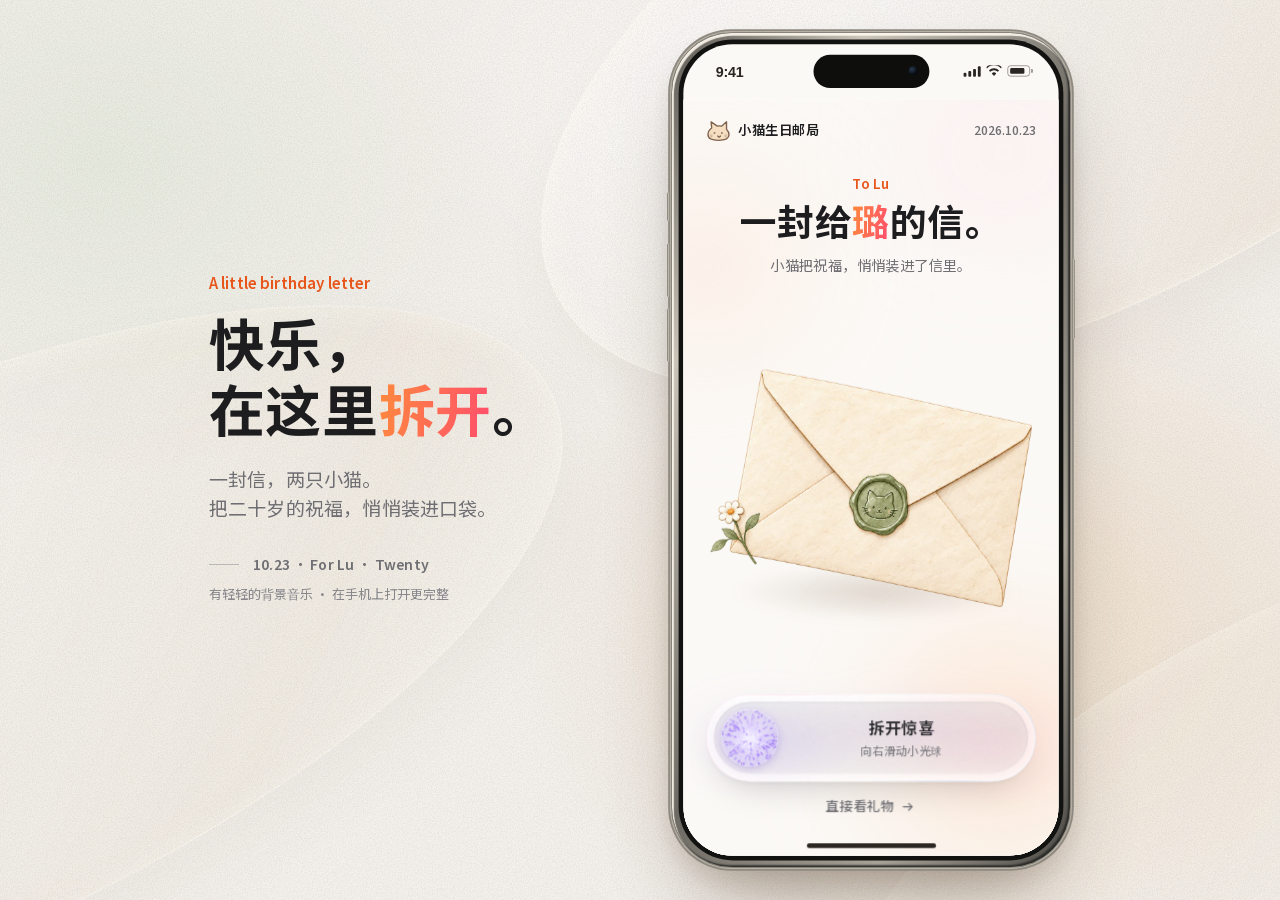
==== commit 70949330: "去掉橙色按钮放大成整屏的转场，改为柔和淡入淡出 Co-Authored-By: Claude Opus 5.5 <noreply@anthropic.com>" ====
--- a/index.html
+++ b/index.html
@@ -278,8 +278,6 @@
 .bg-night { background:radial-gradient(70% 38% at 50% 44%,rgba(255,170,90,.13),transparent 70%),radial-gradient(90% 40% at 50% 110%,rgba(255,90,110,.12),transparent 70%),#000; }
 .bg-dawn { background:radial-gradient(100% 45% at 50% 0%,rgba(255,190,150,.5),transparent 72%),radial-gradient(70% 35% at 100% 70%,rgba(255,180,200,.22),transparent 70%),var(--paper); }
 .experience[data-scene="0"] .bg-joy,.experience[data-scene="1"] .bg-wish,.experience[data-scene="2"] .bg-night,.experience[data-scene="3"] .bg-dawn { opacity:1; z-index:1; }
-.stage-morph { position:absolute; inset:0; z-index:6; pointer-events:none; opacity:0; background:linear-gradient(100deg,var(--g1),#ff6a2b 55%,var(--g2)); }
-.stage-morph-label { position:fixed; display:grid; place-items:center; padding-right:18px; color:#fff; font:600 16px/1 var(--sans); letter-spacing:.02em; }
 .core-wave { position:absolute; inset:24%; z-index:1; border-radius:50%; pointer-events:none; border:2px solid rgba(255,138,61,.55); box-shadow:0 0 24px rgba(255,120,80,.45),inset 0 0 18px rgba(255,180,140,.4); }
 .stage-token { position:fixed; z-index:8; left:0; top:0; width:28px; height:28px; margin:-14px 0 0 -14px; border-radius:50%; pointer-events:none; }
 /* 夜空里的初雪：只在点亮星星那一段出现 */
@@ -628,7 +626,6 @@
 
   <!-- 3. 四段全屏互动舞台 -->
   <dialog id="experience" class="experience" aria-labelledby="stageTitle" data-scene="0">
-    <div class="stage-morph" aria-hidden="true"></div>
     <div class="stage-bg" aria-hidden="true"><i class="bg-joy"></i><i class="bg-wish"></i><i class="bg-night"></i><i class="bg-dawn"></i></div>
     <canvas id="depthCanvas" class="depth-canvas" aria-hidden="true" hidden></canvas>
     <canvas id="snowCanvas" class="snow-canvas" aria-hidden="true"></canvas>
@@ -1154,35 +1151,19 @@
   syncActivity();
   if (focus) $('stageTitle').focus({preventScroll: true});
 }
-const morphLayer = experience.querySelector('.stage-morph');
-function buttonInset() {
-  const r = $('nextButton').getBoundingClientRect(), W = innerWidth, H = innerHeight;
-  return r.width ? `inset(${r.top}px ${W - r.right}px ${H - r.bottom}px ${r.left}px round ${r.height / 2}px)` : null;
-}
+// 进出四段体验：只做柔和的淡入淡出，不再用橙色按钮放大成整屏的转场
 function openExperience() {
   if (experience.open) return;
-  const from = reduced.matches ? null : buttonInset();
   experience.showModal(); stageVisited = true; syncDialogs(); renderScene();
-  if (!from) return;
-  // 按钮上的文字留在原位，随扩展淡出
-  const r = $('nextButton').getBoundingClientRect(), label = document.createElement('span');
-  label.className = 'stage-morph-label'; label.textContent = $('nextLabel').textContent;
-  Object.assign(label.style, {left: r.left + 'px', top: r.top + 'px', width: r.width + 'px', height: r.height + 'px'});
-  morphLayer.replaceChildren(label);
-  label.animate([{opacity: 1, transform: 'none'}, {opacity: 0, transform: 'scale(1.06)'}], {duration: 260, easing: 'ease-out', fill: 'forwards'});
-  experience.animate([{clipPath: from}, {clipPath: 'inset(0px 0px 0px 0px round 0px)'}], {duration: 620, easing: 'cubic-bezier(.45,0,.15,1)'});
-  morphLayer.animate([{opacity: 1}, {opacity: 1, offset: .62}, {opacity: 0}], {duration: 900, easing: 'ease-out'});
+  if (!reduced.matches) experience.animate([{opacity: 0, transform: 'scale(.985)'}, {opacity: 1, transform: 'none'}], {duration: 460, easing: 'cubic-bezier(.2,.8,.2,1)'});
 }
 let closingStage = false;
 function closeExperience() {
   if (!experience.open || closingStage) return;
-  const to = reduced.matches ? null : buttonInset();
-  if (!to) { experience.close(); return; }
+  if (reduced.matches) { experience.close(); return; }
   closingStage = true;
-  morphLayer.replaceChildren();
-  morphLayer.animate([{opacity: 0}, {opacity: 1, offset: .3}, {opacity: 1}], {duration: 640, easing: 'ease-out', fill: 'forwards'});
-  const a = experience.animate([{clipPath: 'inset(0px 0px 0px 0px round 0px)'}, {clipPath: 'inset(0px 0px 0px 0px round 0px)', offset: .3}, {clipPath: to}], {duration: 640, easing: 'cubic-bezier(.45,0,.15,1)'});
-  a.finished.catch(() => {}).then(() => { closingStage = false; experience.close(); morphLayer.getAnimations().forEach(x => x.cancel()); });
+  experience.animate([{opacity: 1, transform: 'none'}, {opacity: 0, transform: 'scale(.985)'}], {duration: 320, easing: 'ease-in', fill: 'forwards'})
+    .finished.catch(() => {}).then(a => { closingStage = false; experience.close(); experience.getAnimations().forEach(x => x.cancel()); });
 }
 experience.addEventListener('close', () => {
   cancelScene(); syncDialogs();
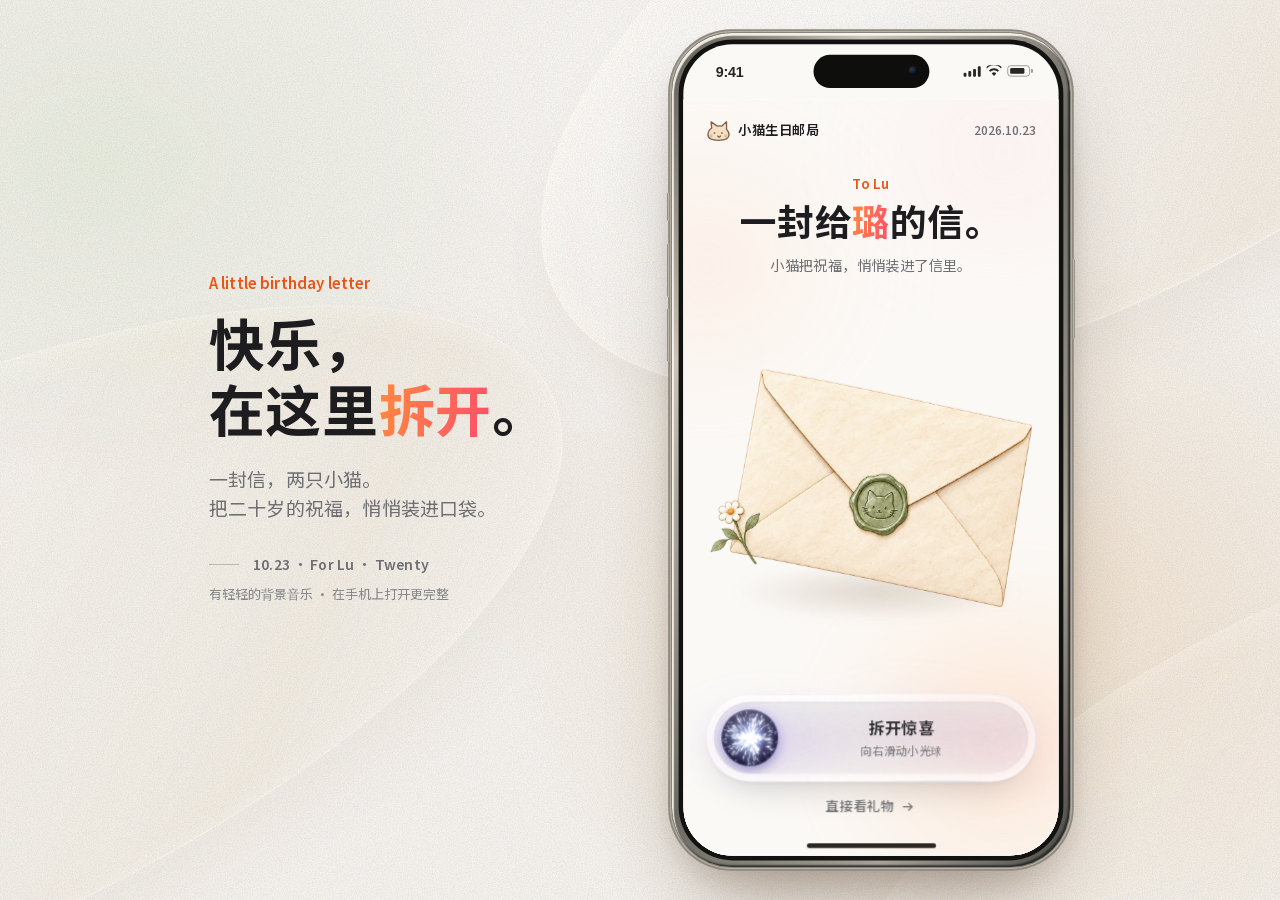
==== commit d1a746ea: "光球改成原版的深色夜空球体加冷白光丝和柔光 Co-Authored-By: Claude Opus 5.5 <noreply@anthropic.com>" ====
--- a/index.html
+++ b/index.html
@@ -149,10 +149,10 @@
 .switch-pixels { position:absolute; inset:0; width:100%; height:100%; }
 /* 圆钮：一团会呼吸的粒子光球（光丝从中心迸出，聚在球面上） */
 .switch-knob { --glow:calc(.3 + var(--slide) * .7); position:absolute; left:8px; top:8px; display:grid; place-items:center; width:60px; height:60px; border-radius:50%; translate:calc(var(--travel) * var(--slide)) 0; cursor:grab; touch-action:none;
-  --bg:calc(1 - var(--slide) * .75); background:radial-gradient(circle,rgba(250,248,255,.95) 0 14%,rgba(222,210,255,calc(var(--bg) * .55)) 42%,rgba(190,170,255,calc(var(--bg) * .3)) 70%,rgba(170,150,250,calc(var(--bg) * .2)));
-  box-shadow:inset 0 0 0 .5px rgba(255,255,255,.7),0 0 calc(10px + var(--slide) * 22px) calc(var(--slide) * 5px) rgba(176,150,255,var(--glow)),0 0 calc(var(--slide) * 48px) rgba(130,90,255,calc(var(--slide) * .55)),0 4px 12px -4px rgba(50,30,120,.25);
+  background:radial-gradient(circle at 50% 46%,#2b2556 0,#1a1638 52%,#100d22 100%);
+  box-shadow:inset 0 0 0 1px rgba(200,190,255,.28),inset 0 2px 6px rgba(255,255,255,.12),0 0 calc(12px + var(--slide) * 20px) calc(2px + var(--slide) * 4px) rgba(150,130,255,var(--glow)),0 0 calc(var(--slide) * 46px) rgba(120,90,255,calc(var(--slide) * .5)),0 6px 14px -4px rgba(30,20,80,.45);
   transition:scale .45s var(--spring); }
-.knob-burst { position:absolute; left:-12%; top:-12%; width:124%; height:124%; pointer-events:none; }
+.knob-burst { position:absolute; left:-12%; top:-12%; width:124%; height:124%; pointer-events:none; filter:drop-shadow(0 0 2px rgba(220,228,255,.9)) drop-shadow(0 0 7px rgba(170,180,255,.55)); }
 .switch-knob svg { position:relative; z-index:1; width:24px; height:24px; }
 .knob-check { fill:none; stroke:#6d3fd6; stroke-width:2.4; stroke-linecap:round; stroke-linejoin:round; opacity:0; transition:opacity .3s; }
 .switch.returning .switch-knob { transition:translate .6s var(--spring),scale .45s var(--spring); }
@@ -822,7 +822,7 @@
 function measureSlide() { travel = Math.max(0, track.clientWidth - knob.offsetWidth - 2 * knob.offsetLeft); slider.style.setProperty('--travel', travel + 'px'); }
 // 圆钮里的粒子光球：光丝从中心迸射出去，越到球面越慢、越密，整颗球缓缓自转
 const knobBurst = (() => {
-  const cv = document.querySelector('.knob-burst'), ctx = cv.getContext('2d'), N = 260, parts = [];
+  const cv = document.querySelector('.knob-burst'), ctx = cv.getContext('2d'), N = 340, parts = [];
   let raf = 0, size = 0, spin = 0, last = 0;
   function seed(q, fresh) {
     const u = Math.random() * 2 - 1, a = Math.random() * 6.283, k = Math.sqrt(1 - u * u);
@@ -839,28 +839,28 @@
   function frame(now) {
     raf = 0; fit();
     const dt = Math.min(.05, (now - (last || now)) / 1000); last = now;
-    const s = slide, boost = 1 + s * 1.6, c = size / 2, R = size * .4;
+    const s = slide, boost = 1 + s * 1.4, c = size / 2, R = size * .385;
     spin += dt * (.35 + s * .9);
     const cs = Math.cos(spin), sn = Math.sin(spin);
-    ctx.clearRect(0, 0, size, size);
+    ctx.clearRect(0, 0, size, size); ctx.globalCompositeOperation = 'lighter';
     // 中心的白热光核，微微闪烁
     const flick = .85 + .15 * Math.sin(now / 90) * Math.sin(now / 37);
-    let g = ctx.createRadialGradient(c, c, 0, c, c, R * (.55 + s * .25));
-    g.addColorStop(0, `rgba(255,255,255,${.95 * flick})`); g.addColorStop(.35, `rgba(225,215,255,${.7 * flick})`); g.addColorStop(1, 'rgba(150,110,255,0)');
+    let g = ctx.createRadialGradient(c, c, 0, c, c, R * (.62 + s * .2));
+    g.addColorStop(0, `rgba(255,255,255,${flick})`); g.addColorStop(.25, `rgba(235,240,255,${.85 * flick})`); g.addColorStop(.6, `rgba(170,190,255,${.3 * flick})`); g.addColorStop(1, 'rgba(120,140,255,0)');
     ctx.fillStyle = g; ctx.beginPath(); ctx.arc(c, c, R, 0, 6.283); ctx.fill();
     ctx.lineCap = 'round';
     for (const q of parts) {
       q.t += dt * q.v * .9 * boost;
       if (q.t >= 1) seed(q, false);
       const x = q.x * cs - q.z * sn, z = q.x * sn + q.z * cs, y = q.y;
-      const r1 = ease(q.t), r0 = ease(Math.max(0, q.t - .09 * q.w)), depth = .55 + .45 * (z + 1) / 2;
+      const r1 = ease(q.t), r0 = ease(Math.max(0, q.t - .12 * q.w)), depth = .55 + .45 * (z + 1) / 2;
       const fade = Math.min(1, q.t * 5) * (1 - Math.pow(q.t, 9)) * depth;
       if (fade < .04) continue;
       const hot = 1 - r1;
-      // 越靠近光核越白；外圈在静止时是紫色，滑动后渐渐变成淡紫白，压在深紫上也看得清
-      const m = Math.min(1, hot * 2 + s * .9);
-      ctx.strokeStyle = `rgba(${139 + 106 * m | 0},${92 + 148 * m | 0},${246 + 9 * m | 0},${fade})`;
-      ctx.lineWidth = (.7 + .9 * depth) * (size / 74);
+      // 和原版一样是冷白色的光丝，越靠近光核越白；叠加混合让交叠处更亮
+      const m = Math.min(1, hot * 1.6 + .35);
+      ctx.strokeStyle = `rgba(${190 + 65 * m | 0},${205 + 50 * m | 0},255,${fade * .9})`;
+      ctx.lineWidth = (.55 + .8 * depth) * (size / 74);
       ctx.beginPath(); ctx.moveTo(c + x * R * r0, c + y * R * r0); ctx.lineTo(c + x * R * r1, c + y * R * r1); ctx.stroke();
     }
     if (!document.hidden && cv.offsetParent && !reduced.matches) raf = requestAnimationFrame(frame);
